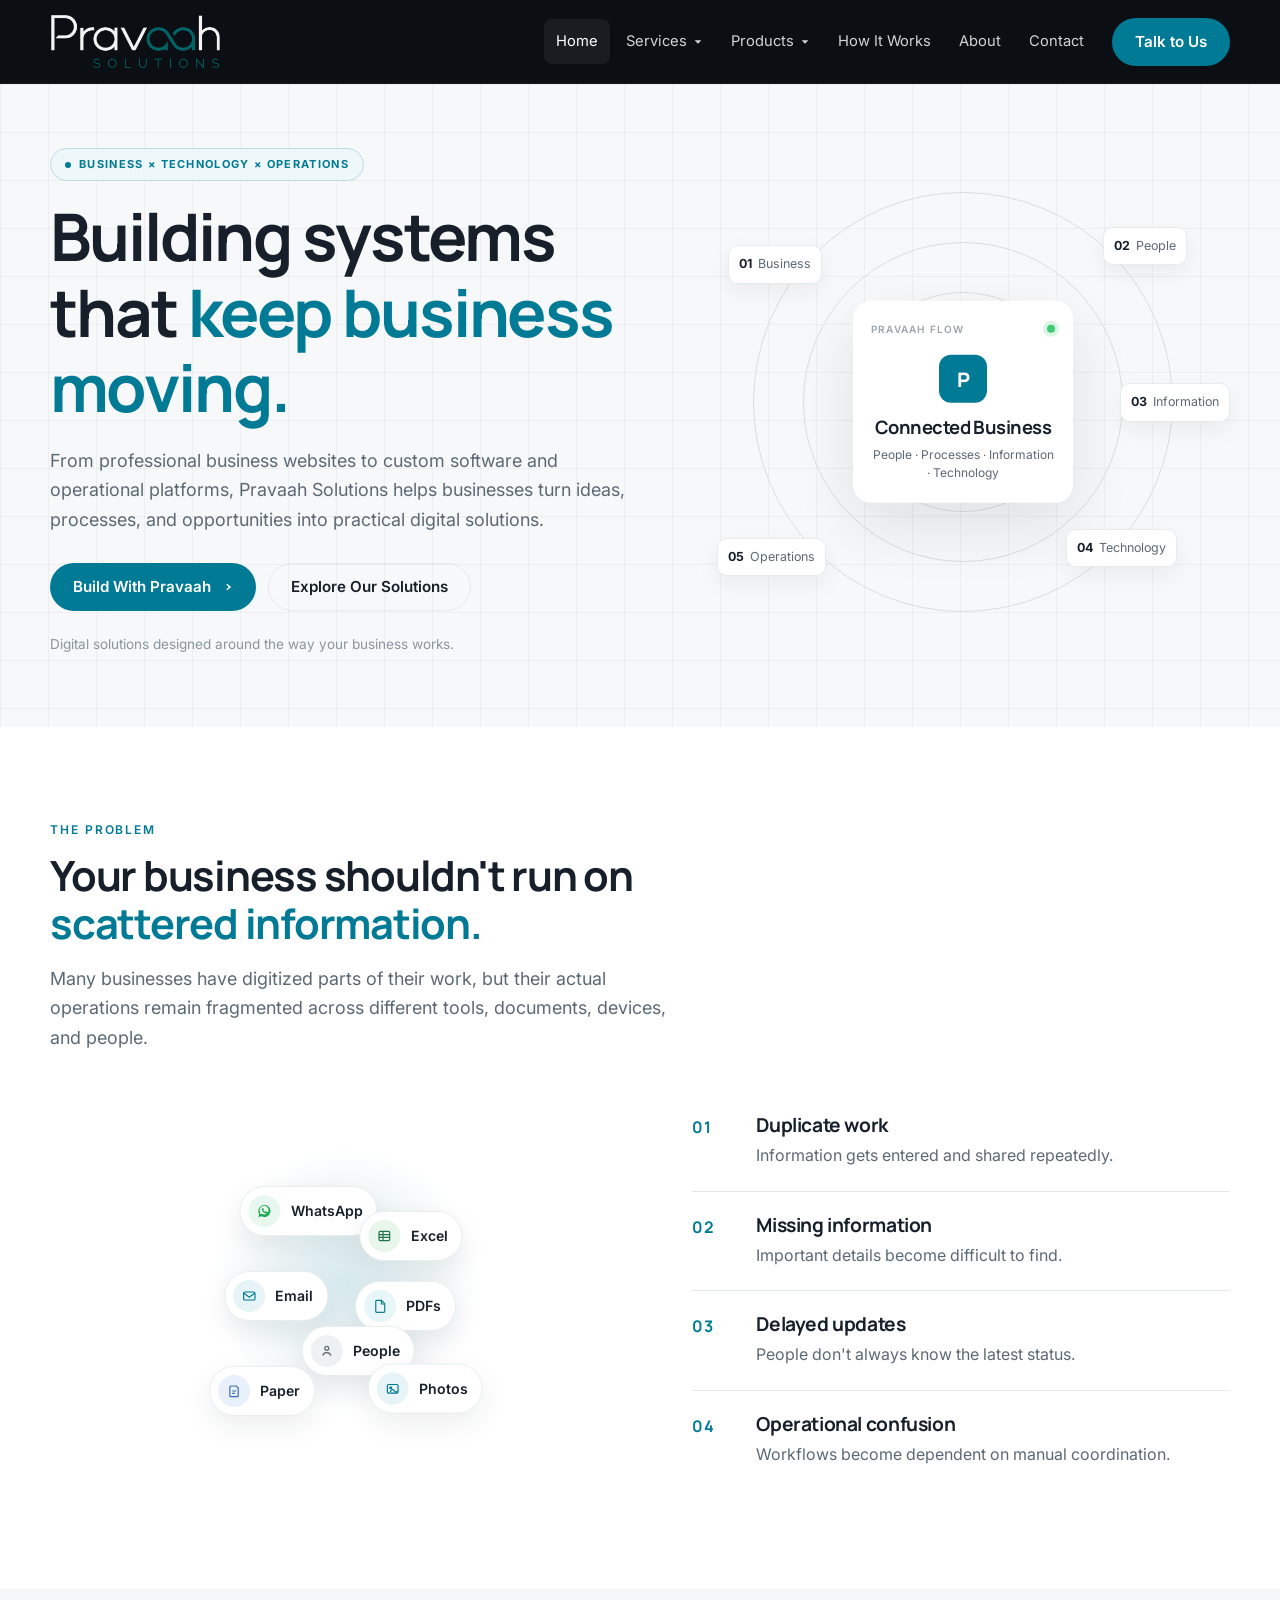
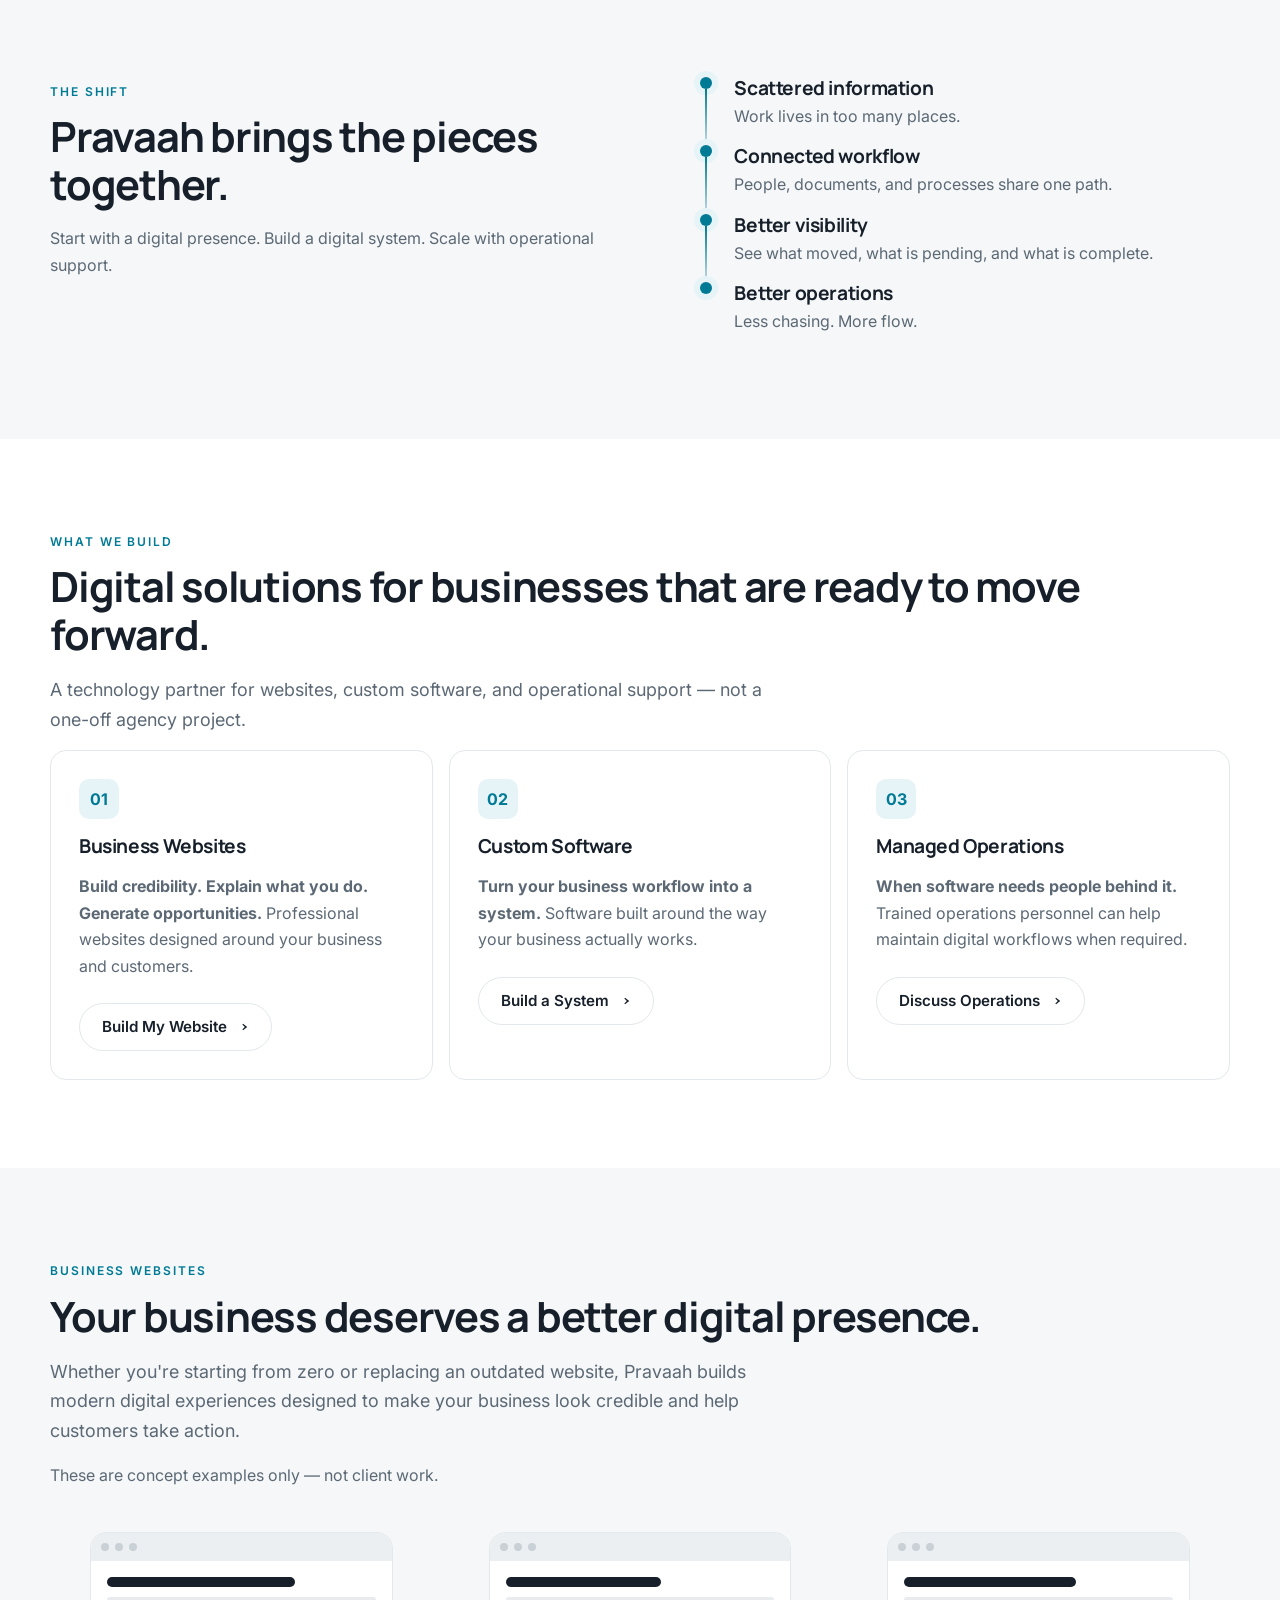
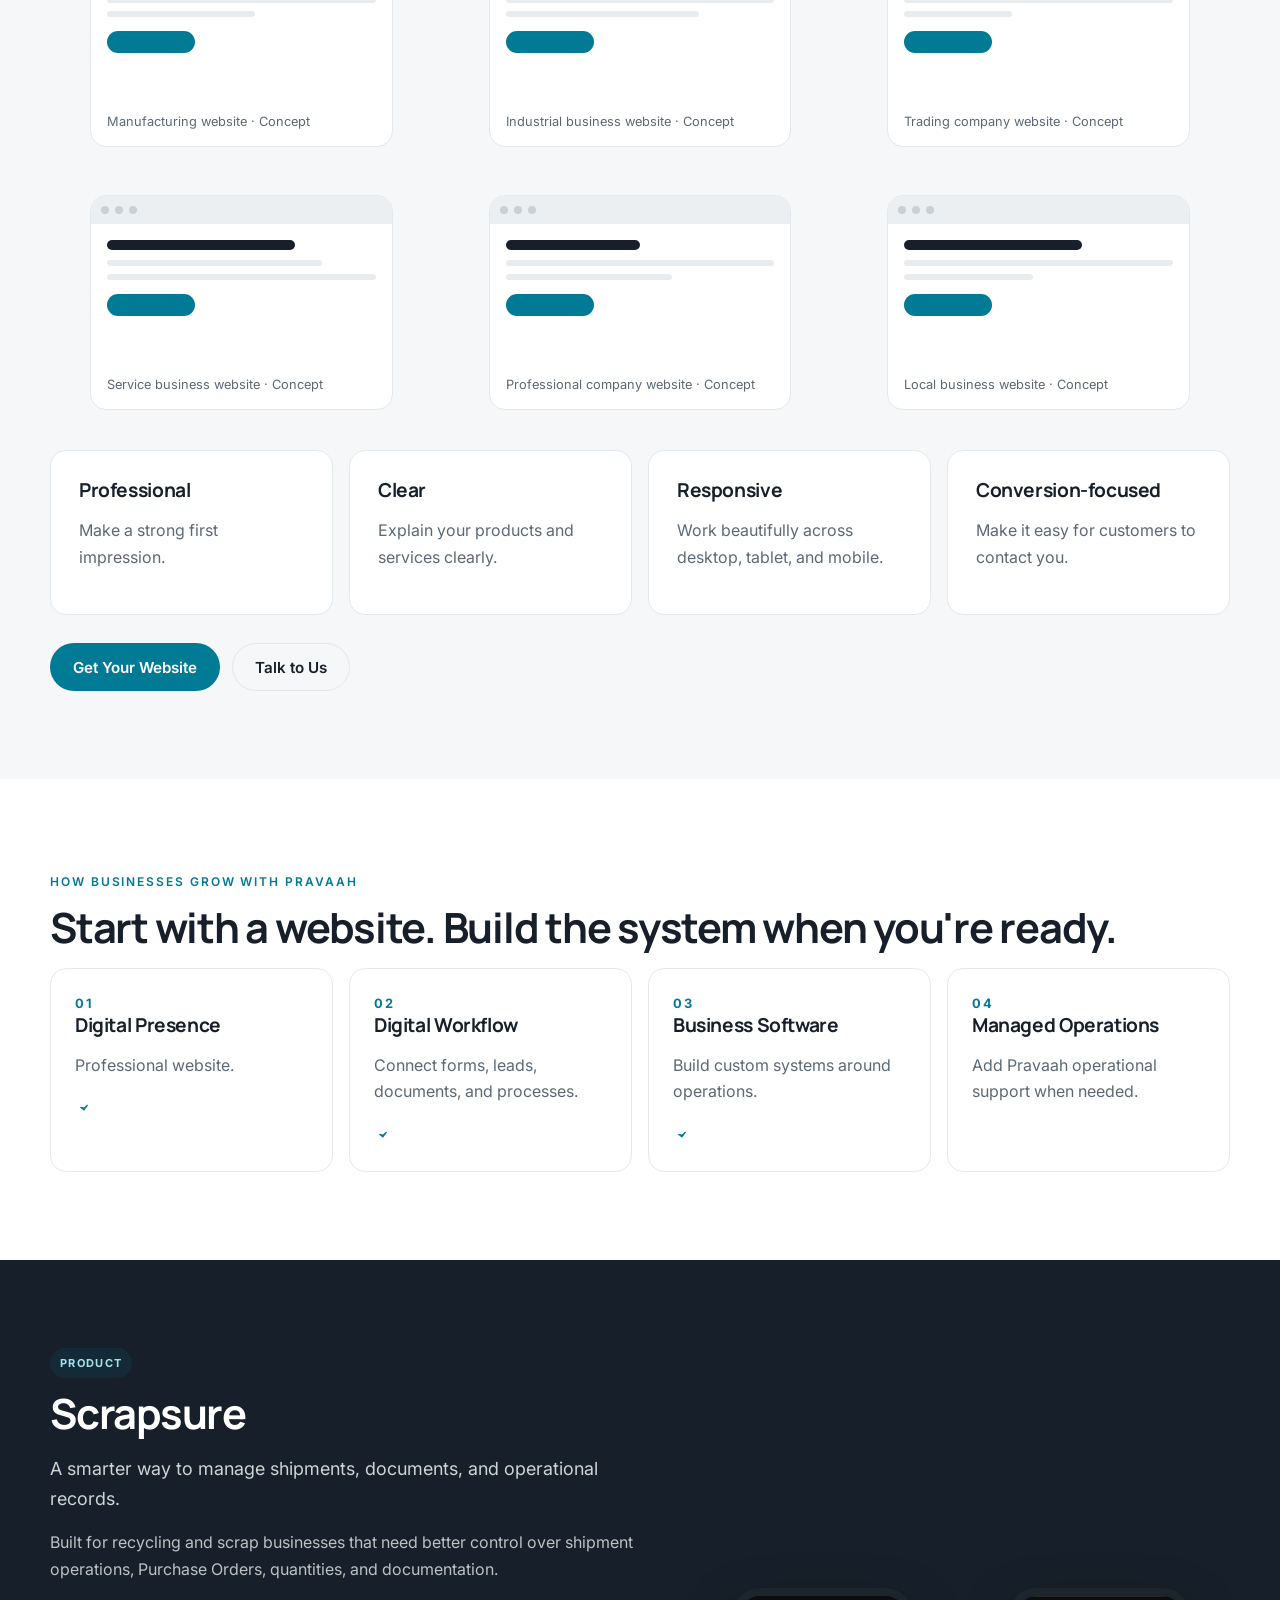
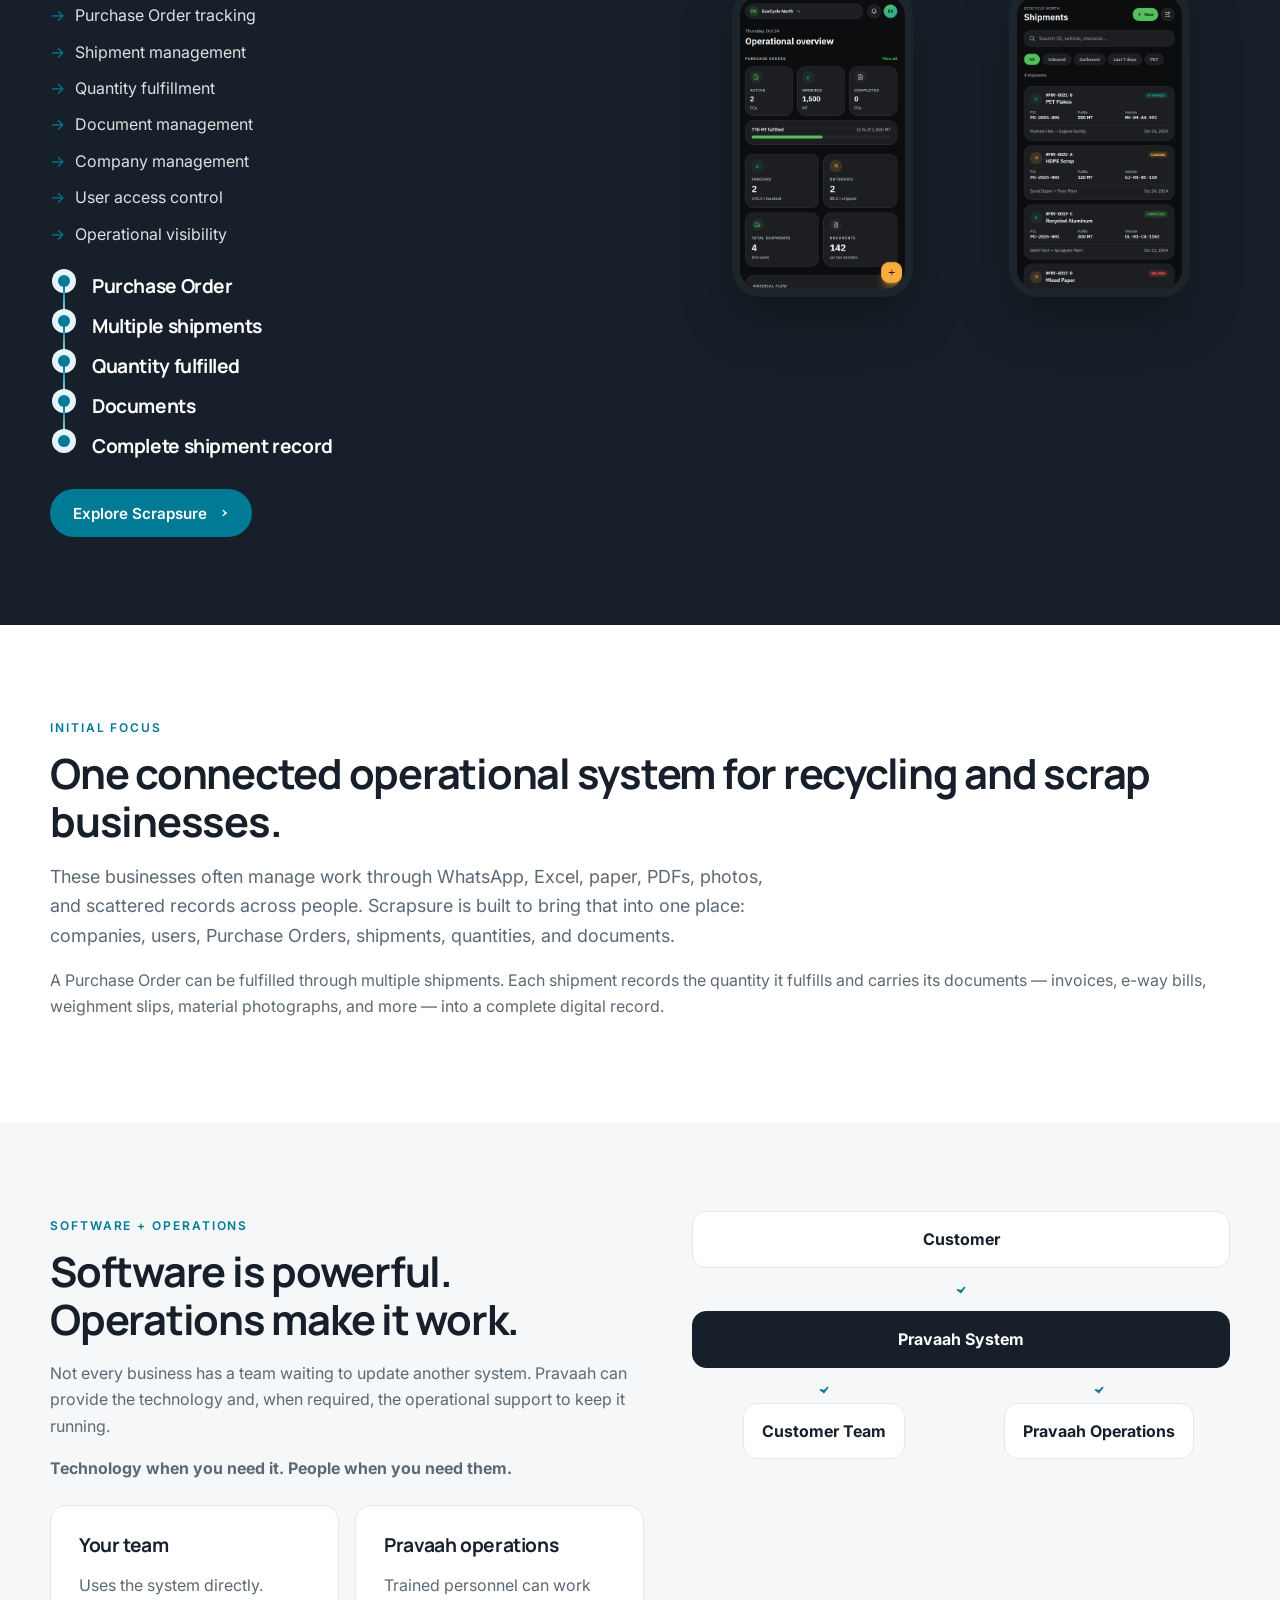
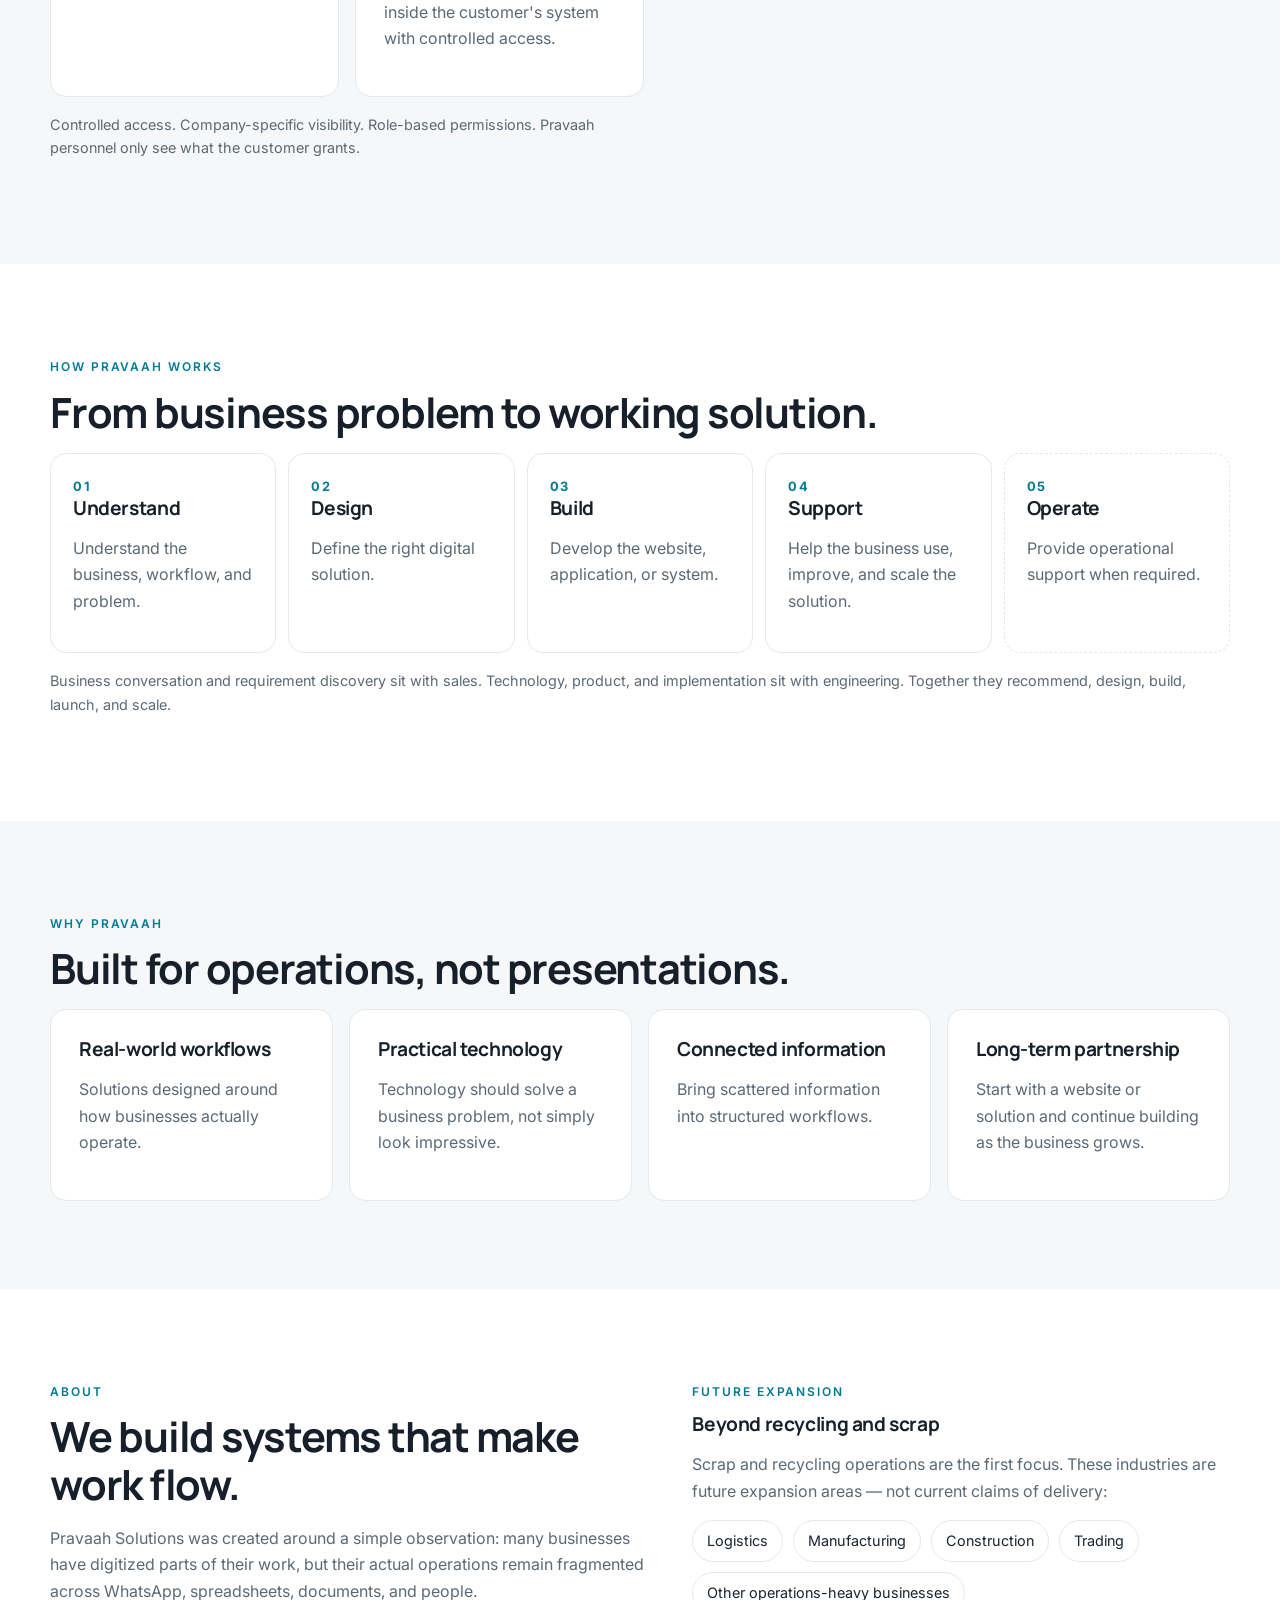
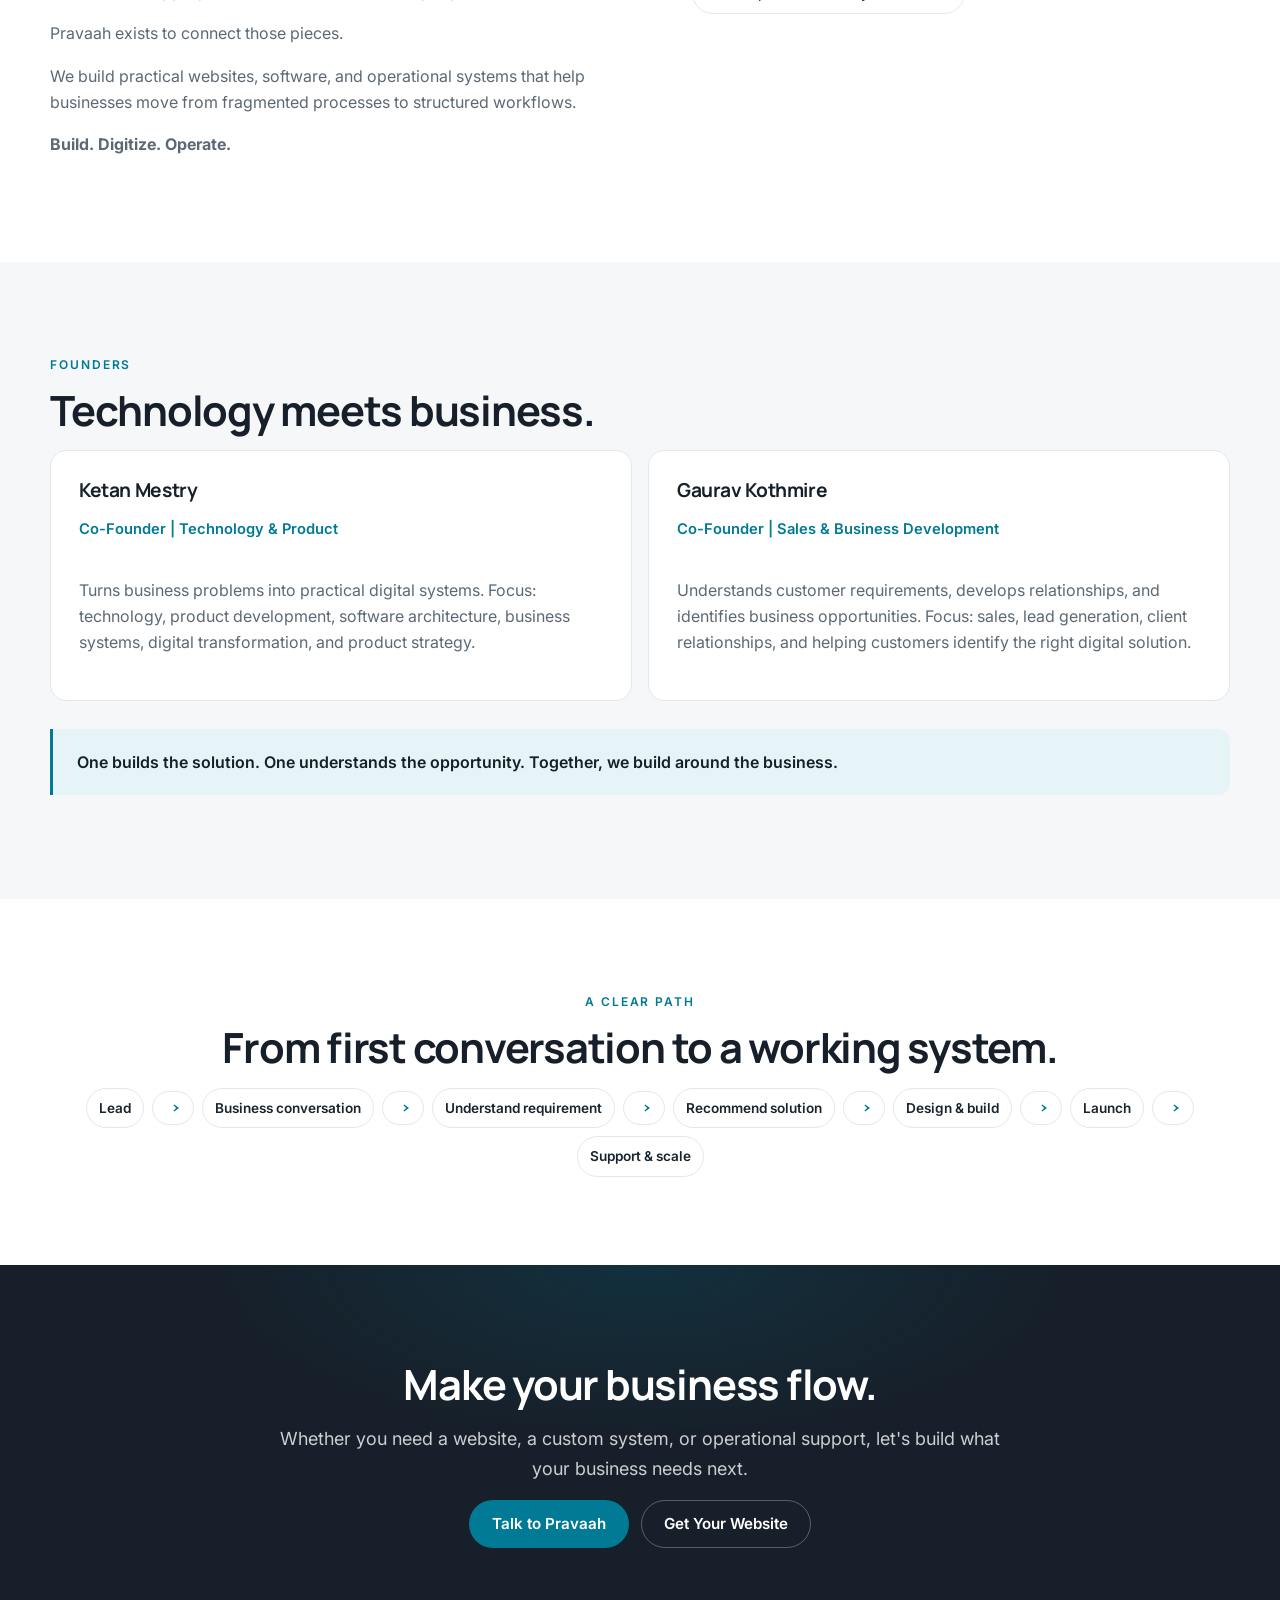
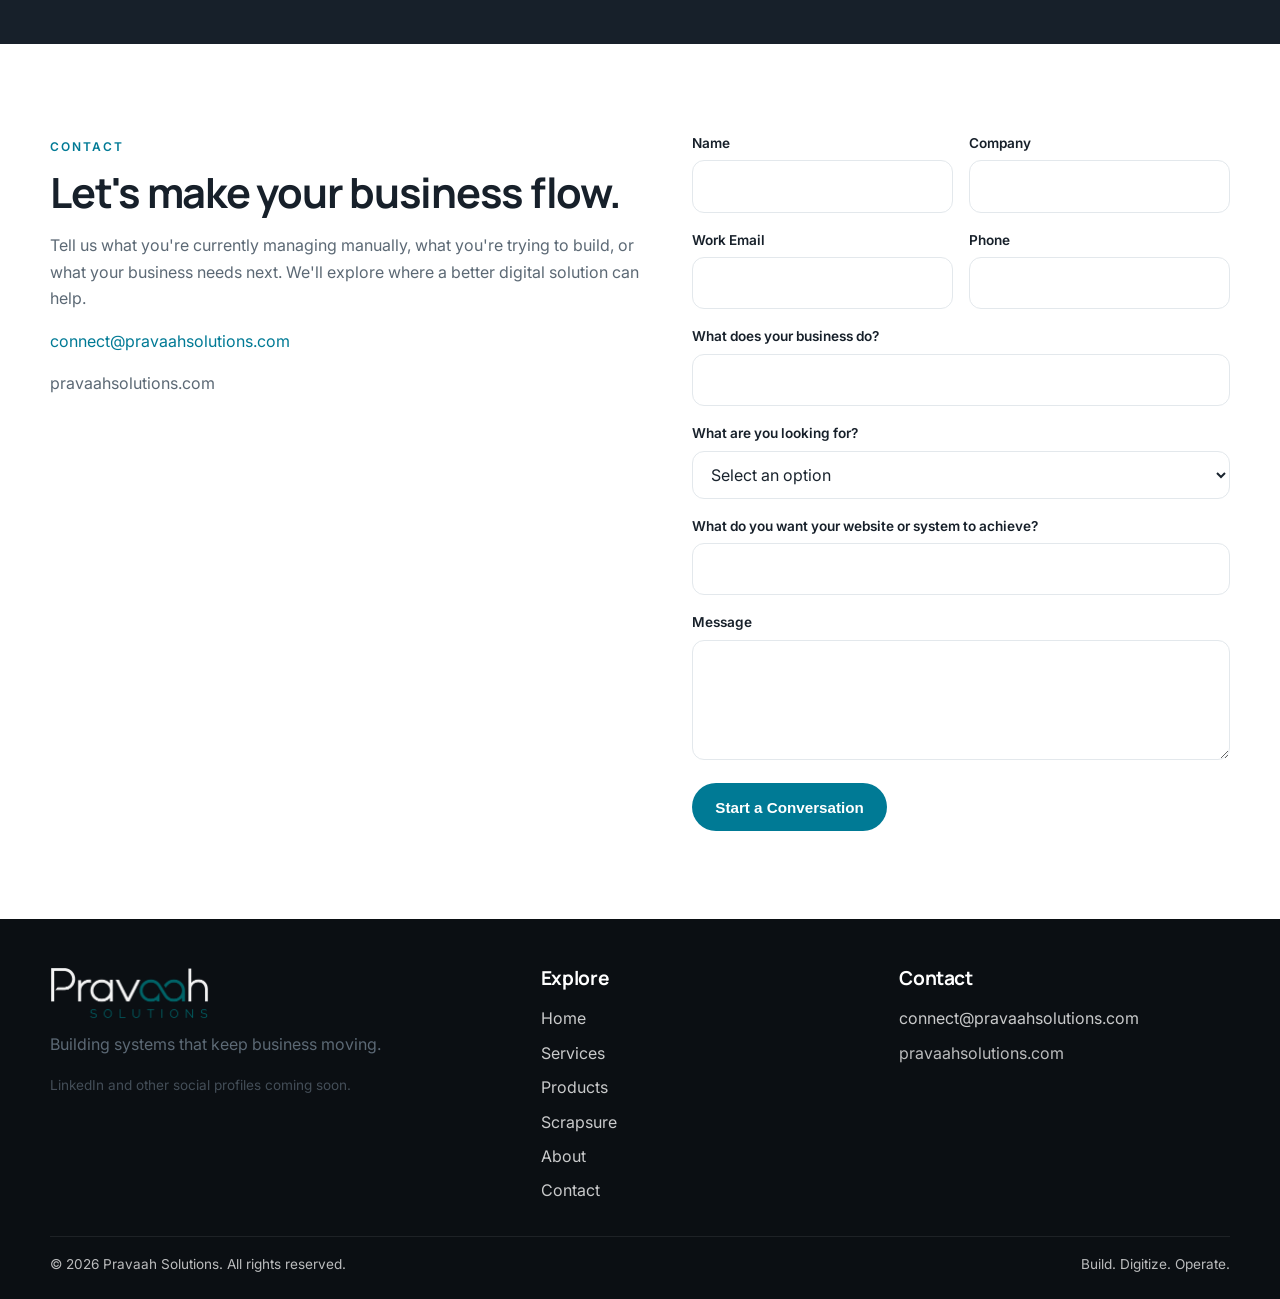
==== index.html @ 07580cf2 "Initial commit" ====
<!DOCTYPE html>
<html lang="en">
<head>
  <meta charset="UTF-8" />
  <meta name="viewport" content="width=device-width, initial-scale=1" />
  <title>Pravaah Solutions | Building Systems That Keep Business Moving</title>
  <meta name="description" content="Pravaah Solutions builds digital solutions that help businesses create a professional online presence, digitize operations, and build practical business software." />
  <meta name="keywords" content="digital solutions company, business website development, business website design, custom business software, business process digitization, operations management software, shipment management software, document management, recycling business software, scrap management software" />
  <link rel="canonical" href="https://pravaahsolutions.com/" />
  <meta property="og:title" content="Pravaah Solutions | Building Systems That Keep Business Moving" />
  <meta property="og:description" content="From professional business websites to custom software and operational platforms, Pravaah Solutions helps businesses turn processes into practical digital solutions." />
  <meta property="og:type" content="website" />
  <meta property="og:url" content="https://pravaahsolutions.com/" />
  <meta property="og:image" content="assets/logo.png" />
  <meta name="theme-color" content="#17202A" />
  <link rel="icon" href="assets/logo.png" />
  <link rel="preconnect" href="https://fonts.googleapis.com" />
  <link rel="preconnect" href="https://fonts.gstatic.com" crossorigin />
  <link href="https://fonts.googleapis.com/css2?family=Inter:wght@400;500;600;700&family=Manrope:wght@600;700;800&display=swap" rel="stylesheet" />
  <link rel="stylesheet" href="css/styles.css" />
  <script type="application/ld+json">
  {
    "@context": "https://schema.org",
    "@type": "Organization",
    "name": "Pravaah Solutions",
    "url": "https://pravaahsolutions.com/",
    "email": "connect@pravaahsolutions.com",
    "description": "Pravaah Solutions builds digital solutions that help businesses create a professional online presence, digitize operations, and build practical business software.",
    "slogan": "Building systems that keep business moving."
  }
  </script>
</head>
<body>
  <a class="skip-link" href="#main">Skip to content</a>

  <header class="site-header">
    <nav class="nav-inner wrap" aria-label="Primary">
      <a class="logo" href="index.html">
        <img src="assets/logo.png" alt="Pravaah Solutions" width="172" height="56" />
      </a>
      <button class="menu-toggle" type="button" aria-expanded="false" aria-controls="nav-panel" aria-label="Open menu">
        <span></span>
      </button>
      <div class="nav-panel" id="nav-panel">
        <ul class="nav-links">
          <li><a href="index.html" aria-current="page">Home</a></li>
          <li class="nav-drop">
            <button type="button" aria-expanded="false">Services <svg class="caret" viewBox="0 0 12 12" aria-hidden="true"><path fill="currentColor" d="M2 4l4 4 4-4"/></svg></button>
            <div class="dropdown">
              <a href="#websites">Business Websites</a>
              <a href="#software">Custom Software</a>
              <a href="#operations">Managed Operations</a>
            </div>
          </li>
          <li class="nav-drop">
            <button type="button">Products <svg class="caret" viewBox="0 0 12 12" aria-hidden="true"><path fill="currentColor" d="M2 4l4 4 4-4"/></svg></button>
            <div class="dropdown">
              <a href="scrapsure.html">Scrapsure</a>
            </div>
          </li>
          <li><a href="#how-it-works">How It Works</a></li>
          <li><a href="#about">About</a></li>
          <li><a href="#contact">Contact</a></li>
        </ul>
        <a class="btn btn-primary nav-cta" href="#contact">Talk to Us</a>
      </div>
    </nav>
  </header>

  <main id="main">
    <section class="hero">
      <div class="wrap hero-grid">
        <div class="reveal">
          <p class="hero-badge">Business × Technology × Operations</p>
          <h1>Building systems that <span class="accent">keep business moving.</span></h1>
          <p class="lede">From professional business websites to custom software and operational platforms, Pravaah Solutions helps businesses turn ideas, processes, and opportunities into practical digital solutions.</p>
          <div class="actions">
            <a class="btn btn-primary" href="#contact">Build With Pravaah <svg class="arrow" viewBox="0 0 16 16" aria-hidden="true"><path fill="currentColor" d="M3 8h8.2L8.4 5.2l.8-.8L14 8l-4.8 3.6-.8-.8L11.2 8H3z"/></svg></a>
            <a class="btn btn-secondary" href="#services">Explore Our Solutions</a>
          </div>
          <p class="hero-note">Digital solutions designed around the way your business works.</p>
        </div>
        <aside class="flow-graphic reveal delay-2" tabindex="0" aria-label="Pravaah flow: business, people, information, technology, and operations connected">
          <span class="ring r1" aria-hidden="true"></span>
          <span class="ring r2" aria-hidden="true"></span>
          <span class="ring r3" aria-hidden="true"></span>
          <article class="flow-core">
            <div class="flow-core-top">
              <span>Pravaah Flow</span>
              <span class="status-dot" aria-hidden="true"></span>
            </div>
            <div class="p-mark" aria-hidden="true">P</div>
            <h2>Connected Business</h2>
            <p>People · Processes · Information · Technology</p>
          </article>
          <span class="sat s1"><b>01</b> Business</span>
          <span class="sat s2"><b>02</b> People</span>
          <span class="sat s3"><b>03</b> Information</span>
          <span class="sat s4"><b>04</b> Technology</span>
          <span class="sat s5"><b>05</b> Operations</span>
        </aside>
      </div>
    </section>

    <section id="problem">
      <div class="wrap">
        <div class="problem-head">
          <p class="eyebrow">The problem</p>
          <h2>Your business shouldn't run on <span class="accent">scattered information.</span></h2>
          <p class="lede">Many businesses have digitized parts of their work, but their actual operations remain fragmented across different tools, documents, devices, and people.</p>
        </div>
        <div class="problem-body">
          <div class="scatter-field" tabindex="0" aria-label="Scattered tools and records. Hover or focus to see them spread apart.">
            <span class="scatter-glow" aria-hidden="true"></span>
            <article class="scatter-card">
              <span class="scatter-icon wa" aria-hidden="true"><svg viewBox="0 0 24 24" fill="currentColor"><path d="M12 3a9 9 0 0 0-7.8 13.5L3 21l4.7-1.2A9 9 0 1 0 12 3zm.1 14.4c-1.5 0-2.9-.4-4.1-1.2l-.3-.2-2.5.7.7-2.4-.2-.3A6.7 6.7 0 1 1 12.1 17.4zm3.8-4.4c-.2-.1-1.2-.6-1.4-.7-.2-.1-.3-.1-.5.1l-.7.8c-.1.2-.3.2-.5.1-.9-.4-1.7-1.1-2.2-2-.2-.3 0-.4.1-.6l.4-.5c.1-.1.1-.3.1-.4s0-.3-.1-.4l-.7-1.6c-.2-.4-.4-.4-.5-.4h-.4c-.2 0-.4.1-.6.3-.2.2-.8.8-.8 1.9s.8 2.2.9 2.3c.2.3 1.6 2.6 4 3.5 1.6.6 2 .5 2.4.4.4-.1 1.2-.5 1.4-1 .2-.5.2-.9.1-1 0-.1-.2-.2-.4-.3z"/></svg></span>
              WhatsApp
            </article>
            <article class="scatter-card">
              <span class="scatter-icon excel" aria-hidden="true"><svg viewBox="0 0 24 24" fill="none" stroke="currentColor" stroke-width="1.8"><rect x="4" y="5" width="16" height="14" rx="2"/><path d="M4 10h16M4 14h16M10 5v14"/></svg></span>
              Excel
            </article>
            <article class="scatter-card">
              <span class="scatter-icon mail" aria-hidden="true"><svg viewBox="0 0 24 24" fill="none" stroke="currentColor" stroke-width="1.8"><rect x="3.5" y="6" width="17" height="12" rx="2"/><path d="m4 8 8 6 8-6"/></svg></span>
              Email
            </article>
            <article class="scatter-card">
              <span class="scatter-icon pdf" aria-hidden="true"><svg viewBox="0 0 24 24" fill="none" stroke="currentColor" stroke-width="1.8"><path d="M7 3.5h7l5 5V20a1.5 1.5 0 0 1-1.5 1.5h-10.5A1.5 1.5 0 0 1 5.5 20V5A1.5 1.5 0 0 1 7 3.5z"/><path d="M14 3.5V9h5.5"/></svg></span>
              PDFs
            </article>
            <article class="scatter-card">
              <span class="scatter-icon people" aria-hidden="true"><svg viewBox="0 0 24 24" fill="none" stroke="currentColor" stroke-width="1.8"><circle cx="12" cy="8" r="3"/><path d="M6 19c.6-3 2.8-4.5 6-4.5s5.4 1.5 6 4.5"/></svg></span>
              People
            </article>
            <article class="scatter-card">
              <span class="scatter-icon paper" aria-hidden="true"><svg viewBox="0 0 24 24" fill="none" stroke="currentColor" stroke-width="1.8"><path d="M7 4.5h8l3 3V19a1.5 1.5 0 0 1-1.5 1.5h-9.5A1.5 1.5 0 0 1 5.5 19V6A1.5 1.5 0 0 1 7 4.5z"/><path d="M9 12h6M9 15.5h4"/></svg></span>
              Paper
            </article>
            <article class="scatter-card">
              <span class="scatter-icon photos" aria-hidden="true"><svg viewBox="0 0 24 24" fill="none" stroke="currentColor" stroke-width="1.8"><rect x="4" y="6" width="16" height="13" rx="2"/><circle cx="9" cy="11" r="1.5"/><path d="m8 17 3.2-3.2a1 1 0 0 1 1.4 0L16 17h4"/></svg></span>
              Photos
            </article>
          </div>
          <ol class="problem-points">
            <li>
              <span>01</span>
              <div>
                <h3>Duplicate work</h3>
                <p>Information gets entered and shared repeatedly.</p>
              </div>
            </li>
            <li>
              <span>02</span>
              <div>
                <h3>Missing information</h3>
                <p>Important details become difficult to find.</p>
              </div>
            </li>
            <li>
              <span>03</span>
              <div>
                <h3>Delayed updates</h3>
                <p>People don't always know the latest status.</p>
              </div>
            </li>
            <li>
              <span>04</span>
              <div>
                <h3>Operational confusion</h3>
                <p>Workflows become dependent on manual coordination.</p>
              </div>
            </li>
          </ol>
        </div>
      </div>
    </section>

    <section class="section-muted">
      <div class="wrap split">
        <div>
          <p class="eyebrow">The shift</p>
          <h2>Pravaah brings the pieces together.</h2>
          <p>Start with a digital presence. Build a digital system. Scale with operational support.</p>
        </div>
        <div class="vertical-flow">
          <div class="v-step">
            <div class="v-rail"><span class="v-dot"></span><span class="v-line"></span></div>
            <div><h3>Scattered information</h3><p>Work lives in too many places.</p></div>
          </div>
          <div class="v-step">
            <div class="v-rail"><span class="v-dot"></span><span class="v-line"></span></div>
            <div><h3>Connected workflow</h3><p>People, documents, and processes share one path.</p></div>
          </div>
          <div class="v-step">
            <div class="v-rail"><span class="v-dot"></span><span class="v-line"></span></div>
            <div><h3>Better visibility</h3><p>See what moved, what is pending, and what is complete.</p></div>
          </div>
          <div class="v-step">
            <div class="v-rail"><span class="v-dot"></span></div>
            <div><h3>Better operations</h3><p>Less chasing. More flow.</p></div>
          </div>
        </div>
      </div>
    </section>

    <section id="services">
      <div class="wrap">
        <p class="eyebrow">What we build</p>
        <h2>Digital solutions for businesses that are ready to move forward.</h2>
        <p class="lede">A technology partner for websites, custom software, and operational support — not a one-off agency project.</p>
        <div class="cards-3">
          <article class="card" id="websites">
            <div class="icon-mark">01</div>
            <h3>Business Websites</h3>
            <p><strong>Build credibility. Explain what you do. Generate opportunities.</strong> Professional websites designed around your business and customers.</p>
            <a class="btn btn-secondary" href="#website-leads">Build My Website <svg class="arrow" viewBox="0 0 16 16" aria-hidden="true"><path fill="currentColor" d="M3 8h8.2L8.4 5.2l.8-.8L14 8l-4.8 3.6-.8-.8L11.2 8H3z"/></svg></a>
          </article>
          <article class="card" id="software">
            <div class="icon-mark">02</div>
            <h3>Custom Software</h3>
            <p><strong>Turn your business workflow into a system.</strong> Software built around the way your business actually works.</p>
            <a class="btn btn-secondary" href="#contact">Build a System <svg class="arrow" viewBox="0 0 16 16" aria-hidden="true"><path fill="currentColor" d="M3 8h8.2L8.4 5.2l.8-.8L14 8l-4.8 3.6-.8-.8L11.2 8H3z"/></svg></a>
          </article>
          <article class="card" id="operations">
            <div class="icon-mark">03</div>
            <h3>Managed Operations</h3>
            <p><strong>When software needs people behind it.</strong> Trained operations personnel can help maintain digital workflows when required.</p>
            <a class="btn btn-secondary" href="#ops">Discuss Operations <svg class="arrow" viewBox="0 0 16 16" aria-hidden="true"><path fill="currentColor" d="M3 8h8.2L8.4 5.2l.8-.8L14 8l-4.8 3.6-.8-.8L11.2 8H3z"/></svg></a>
          </article>
        </div>
      </div>
    </section>

    <section id="website-leads" class="section-muted">
      <div class="wrap">
        <p class="eyebrow">Business websites</p>
        <h2>Your business deserves a better digital presence.</h2>
        <p class="lede">Whether you're starting from zero or replacing an outdated website, Pravaah builds modern digital experiences designed to make your business look credible and help customers take action.</p>
        <p>These are concept examples only — not client work.</p>
        <div class="concept-grid">
          <figure class="concept">
            <div class="concept-bar"><i></i><i></i><i></i></div>
            <div class="concept-body">
              <div class="hero-bar"></div>
              <div class="line"></div><div class="line" style="width:55%"></div>
              <div class="cta-bar"></div>
            </div>
            <figcaption>Manufacturing website · Concept</figcaption>
          </figure>
          <figure class="concept">
            <div class="concept-bar"><i></i><i></i><i></i></div>
            <div class="concept-body">
              <div class="hero-bar" style="width:58%"></div>
              <div class="line"></div><div class="line" style="width:72%"></div>
              <div class="cta-bar"></div>
            </div>
            <figcaption>Industrial business website · Concept</figcaption>
          </figure>
          <figure class="concept">
            <div class="concept-bar"><i></i><i></i><i></i></div>
            <div class="concept-body">
              <div class="hero-bar" style="width:64%"></div>
              <div class="line"></div><div class="line" style="width:40%"></div>
              <div class="cta-bar"></div>
            </div>
            <figcaption>Trading company website · Concept</figcaption>
          </figure>
          <figure class="concept">
            <div class="concept-bar"><i></i><i></i><i></i></div>
            <div class="concept-body">
              <div class="hero-bar"></div>
              <div class="line" style="width:80%"></div><div class="line"></div>
              <div class="cta-bar"></div>
            </div>
            <figcaption>Service business website · Concept</figcaption>
          </figure>
          <figure class="concept">
            <div class="concept-bar"><i></i><i></i><i></i></div>
            <div class="concept-body">
              <div class="hero-bar" style="width:50%"></div>
              <div class="line"></div><div class="line" style="width:62%"></div>
              <div class="cta-bar"></div>
            </div>
            <figcaption>Professional company website · Concept</figcaption>
          </figure>
          <figure class="concept">
            <div class="concept-bar"><i></i><i></i><i></i></div>
            <div class="concept-body">
              <div class="hero-bar" style="width:66%"></div>
              <div class="line"></div><div class="line" style="width:48%"></div>
              <div class="cta-bar"></div>
            </div>
            <figcaption>Local business website · Concept</figcaption>
          </figure>
        </div>
        <div class="cards-4">
          <article class="card">
            <h3>Professional</h3>
            <p>Make a strong first impression.</p>
          </article>
          <article class="card">
            <h3>Clear</h3>
            <p>Explain your products and services clearly.</p>
          </article>
          <article class="card">
            <h3>Responsive</h3>
            <p>Work beautifully across desktop, tablet, and mobile.</p>
          </article>
          <article class="card">
            <h3>Conversion-focused</h3>
            <p>Make it easy for customers to contact you.</p>
          </article>
        </div>
        <div class="actions" style="margin-top:28px">
          <a class="btn btn-primary" href="#contact">Get Your Website</a>
          <a class="btn btn-secondary" href="#contact">Talk to Us</a>
        </div>
      </div>
    </section>

    <section id="journey">
      <div class="wrap">
        <p class="eyebrow">How businesses grow with Pravaah</p>
        <h2>Start with a website. Build the system when you're ready.</h2>
        <div class="journey">
          <article class="journey-card">
            <div class="step">01</div>
            <h3>Digital Presence</h3>
            <p>Professional website.</p>
            <span class="down-arrow" aria-hidden="true"><svg width="18" height="18" viewBox="0 0 16 16"><path fill="currentColor" d="M8 3v8.2l2.8-2.8.8.8L8 14 4.4 11.2l.8-.8L8 11.2V3z"/></svg></span>
          </article>
          <article class="journey-card">
            <div class="step">02</div>
            <h3>Digital Workflow</h3>
            <p>Connect forms, leads, documents, and processes.</p>
            <span class="down-arrow" aria-hidden="true"><svg width="18" height="18" viewBox="0 0 16 16"><path fill="currentColor" d="M8 3v8.2l2.8-2.8.8.8L8 14 4.4 11.2l.8-.8L8 11.2V3z"/></svg></span>
          </article>
          <article class="journey-card">
            <div class="step">03</div>
            <h3>Business Software</h3>
            <p>Build custom systems around operations.</p>
            <span class="down-arrow" aria-hidden="true"><svg width="18" height="18" viewBox="0 0 16 16"><path fill="currentColor" d="M8 3v8.2l2.8-2.8.8.8L8 14 4.4 11.2l.8-.8L8 11.2V3z"/></svg></span>
          </article>
          <article class="journey-card">
            <div class="step">04</div>
            <h3>Managed Operations</h3>
            <p>Add Pravaah operational support when needed.</p>
          </article>
        </div>
      </div>
    </section>

    <section id="scrapsure" class="section-dark">
      <div class="wrap product-layout">
        <div>
          <span class="badge">Product</span>
          <h2>Scrapsure</h2>
          <p class="lede" style="color:rgba(255,255,255,.8)">A smarter way to manage shipments, documents, and operational records.</p>
          <p>Built for recycling and scrap businesses that need better control over shipment operations, Purchase Orders, quantities, and documentation.</p>
          <ul class="feature-list">
            <li><span class="check" aria-hidden="true">→</span> Purchase Order tracking</li>
            <li><span class="check" aria-hidden="true">→</span> Shipment management</li>
            <li><span class="check" aria-hidden="true">→</span> Quantity fulfillment</li>
            <li><span class="check" aria-hidden="true">→</span> Document management</li>
            <li><span class="check" aria-hidden="true">→</span> Company management</li>
            <li><span class="check" aria-hidden="true">→</span> User access control</li>
            <li><span class="check" aria-hidden="true">→</span> Operational visibility</li>
          </ul>
          <div class="vertical-flow" style="margin-bottom:28px">
            <div class="v-step"><div class="v-rail"><span class="v-dot"></span><span class="v-line"></span></div><div><h3>Purchase Order</h3></div></div>
            <div class="v-step"><div class="v-rail"><span class="v-dot"></span><span class="v-line"></span></div><div><h3>Multiple shipments</h3></div></div>
            <div class="v-step"><div class="v-rail"><span class="v-dot"></span><span class="v-line"></span></div><div><h3>Quantity fulfilled</h3></div></div>
            <div class="v-step"><div class="v-rail"><span class="v-dot"></span><span class="v-line"></span></div><div><h3>Documents</h3></div></div>
            <div class="v-step"><div class="v-rail"><span class="v-dot"></span></div><div><h3>Complete shipment record</h3></div></div>
          </div>
          <a class="btn btn-primary" href="scrapsure.html">Explore Scrapsure <svg class="arrow" viewBox="0 0 16 16" aria-hidden="true"><path fill="currentColor" d="M3 8h8.2L8.4 5.2l.8-.8L14 8l-4.8 3.6-.8-.8L11.2 8H3z"/></svg></a>
        </div>
        <div class="phone-stage">
          <figure class="phone">
            <img src="assets/scrapsure-overview.png" alt="Scrapsure operational overview dashboard on mobile" width="390" height="844" loading="lazy" />
          </figure>
          <figure class="phone">
            <img src="assets/scrapsure-shipments.png" alt="Scrapsure shipments list with status, vehicle, and purchase order details" width="390" height="844" loading="lazy" />
          </figure>
        </div>
      </div>
    </section>

    <section>
      <div class="wrap">
        <p class="eyebrow">Initial focus</p>
        <h2>One connected operational system for recycling and scrap businesses.</h2>
        <p class="lede">These businesses often manage work through WhatsApp, Excel, paper, PDFs, photos, and scattered records across people. Scrapsure is built to bring that into one place: companies, users, Purchase Orders, shipments, quantities, and documents.</p>
        <p>A Purchase Order can be fulfilled through multiple shipments. Each shipment records the quantity it fulfills and carries its documents — invoices, e-way bills, weighment slips, material photographs, and more — into a complete digital record.</p>
      </div>
    </section>

    <section id="ops" class="section-muted">
      <div class="wrap split">
        <div>
          <p class="eyebrow">Software + Operations</p>
          <h2>Software is powerful. Operations make it work.</h2>
          <p>Not every business has a team waiting to update another system. Pravaah can provide the technology and, when required, the operational support to keep it running.</p>
          <p><strong>Technology when you need it. People when you need them.</strong></p>
          <div class="cards-2" style="margin-top:24px">
            <article class="card">
              <h3>Your team</h3>
              <p>Uses the system directly.</p>
            </article>
            <article class="card">
              <h3>Pravaah operations</h3>
              <p>Trained personnel can work inside the customer's system with controlled access.</p>
            </article>
          </div>
          <p class="note">Controlled access. Company-specific visibility. Role-based permissions. Pravaah personnel only see what the customer grants.</p>
        </div>
        <div class="ops-visual">
          <div class="ops-node">Customer</div>
          <span class="down-arrow" aria-hidden="true"><svg width="20" height="20" viewBox="0 0 16 16"><path fill="currentColor" d="M8 3v8.2l2.8-2.8.8.8L8 14 4.4 11.2l.8-.8L8 11.2V3z"/></svg></span>
          <div class="ops-node accent">Pravaah System</div>
          <div class="ops-split">
            <div>
              <span class="down-arrow" aria-hidden="true"><svg width="20" height="20" viewBox="0 0 16 16"><path fill="currentColor" d="M8 3v8.2l2.8-2.8.8.8L8 14 4.4 11.2l.8-.8L8 11.2V3z"/></svg></span>
              <div class="ops-node">Customer Team</div>
            </div>
            <div>
              <span class="down-arrow" aria-hidden="true"><svg width="20" height="20" viewBox="0 0 16 16"><path fill="currentColor" d="M8 3v8.2l2.8-2.8.8.8L8 14 4.4 11.2l.8-.8L8 11.2V3z"/></svg></span>
              <div class="ops-node">Pravaah Operations</div>
            </div>
          </div>
        </div>
      </div>
    </section>

    <section id="how-it-works">
      <div class="wrap">
        <p class="eyebrow">How Pravaah works</p>
        <h2>From business problem to working solution.</h2>
        <div class="how-steps">
          <article class="how-step"><div class="step" style="color:var(--teal);font-weight:700;letter-spacing:.12em;font-size:.8rem">01</div><h3>Understand</h3><p>Understand the business, workflow, and problem.</p></article>
          <article class="how-step"><div class="step" style="color:var(--teal);font-weight:700;letter-spacing:.12em;font-size:.8rem">02</div><h3>Design</h3><p>Define the right digital solution.</p></article>
          <article class="how-step"><div class="step" style="color:var(--teal);font-weight:700;letter-spacing:.12em;font-size:.8rem">03</div><h3>Build</h3><p>Develop the website, application, or system.</p></article>
          <article class="how-step"><div class="step" style="color:var(--teal);font-weight:700;letter-spacing:.12em;font-size:.8rem">04</div><h3>Support</h3><p>Help the business use, improve, and scale the solution.</p></article>
          <article class="how-step optional"><div class="step" style="color:var(--teal);font-weight:700;letter-spacing:.12em;font-size:.8rem">05</div><h3>Operate</h3><p>Provide operational support when required.</p></article>
        </div>
        <p class="note">Business conversation and requirement discovery sit with sales. Technology, product, and implementation sit with engineering. Together they recommend, design, build, launch, and scale.</p>
      </div>
    </section>

    <section class="section-muted" id="why">
      <div class="wrap">
        <p class="eyebrow">Why Pravaah</p>
        <h2>Built for operations, not presentations.</h2>
        <div class="cards-4">
          <article class="card"><h3>Real-world workflows</h3><p>Solutions designed around how businesses actually operate.</p></article>
          <article class="card"><h3>Practical technology</h3><p>Technology should solve a business problem, not simply look impressive.</p></article>
          <article class="card"><h3>Connected information</h3><p>Bring scattered information into structured workflows.</p></article>
          <article class="card"><h3>Long-term partnership</h3><p>Start with a website or solution and continue building as the business grows.</p></article>
        </div>
      </div>
    </section>

    <section id="about">
      <div class="wrap split">
        <div>
          <p class="eyebrow">About</p>
          <h2>We build systems that make work flow.</h2>
          <p>Pravaah Solutions was created around a simple observation: many businesses have digitized parts of their work, but their actual operations remain fragmented across WhatsApp, spreadsheets, documents, and people.</p>
          <p>Pravaah exists to connect those pieces.</p>
          <p>We build practical websites, software, and operational systems that help businesses move from fragmented processes to structured workflows.</p>
          <p><strong>Build. Digitize. Operate.</strong></p>
        </div>
        <div>
          <p class="eyebrow">Future expansion</p>
          <h3>Beyond recycling and scrap</h3>
          <p>Scrap and recycling operations are the first focus. These industries are future expansion areas — not current claims of delivery:</p>
          <div class="industries">
            <span class="pill">Logistics</span>
            <span class="pill">Manufacturing</span>
            <span class="pill">Construction</span>
            <span class="pill">Trading</span>
            <span class="pill">Other operations-heavy businesses</span>
          </div>
        </div>
      </div>
    </section>

    <section class="section-muted" id="founders">
      <div class="wrap">
        <p class="eyebrow">Founders</p>
        <h2>Technology meets business.</h2>
        <div class="cards-2">
          <article class="card founder">
            <h3>Ketan Mestry</h3>
            <p class="role">Co-Founder | Technology &amp; Product</p>
            <p>Turns business problems into practical digital systems. Focus: technology, product development, software architecture, business systems, digital transformation, and product strategy.</p>
          </article>
          <article class="card founder">
            <h3>Gaurav Kothmire</h3>
            <p class="role">Co-Founder | Sales &amp; Business Development</p>
            <p>Understands customer requirements, develops relationships, and identifies business opportunities. Focus: sales, lead generation, client relationships, and helping customers identify the right digital solution.</p>
          </article>
        </div>
        <p class="connect">One builds the solution. One understands the opportunity. Together, we build around the business.</p>
      </div>
    </section>

    <section>
      <div class="wrap" style="text-align:center">
        <p class="eyebrow">A clear path</p>
        <h2>From first conversation to a working system.</h2>
        <div class="sales-flow">
          <span>Lead</span>
          <span class="flow-arrow" aria-hidden="true"><svg width="16" height="16" viewBox="0 0 16 16"><path fill="currentColor" d="M3 8h8.2L8.4 5.2l.8-.8L14 8l-4.8 3.6-.8-.8L11.2 8H3z"/></svg></span>
          <span>Business conversation</span>
          <span class="flow-arrow" aria-hidden="true"><svg width="16" height="16" viewBox="0 0 16 16"><path fill="currentColor" d="M3 8h8.2L8.4 5.2l.8-.8L14 8l-4.8 3.6-.8-.8L11.2 8H3z"/></svg></span>
          <span>Understand requirement</span>
          <span class="flow-arrow" aria-hidden="true"><svg width="16" height="16" viewBox="0 0 16 16"><path fill="currentColor" d="M3 8h8.2L8.4 5.2l.8-.8L14 8l-4.8 3.6-.8-.8L11.2 8H3z"/></svg></span>
          <span>Recommend solution</span>
          <span class="flow-arrow" aria-hidden="true"><svg width="16" height="16" viewBox="0 0 16 16"><path fill="currentColor" d="M3 8h8.2L8.4 5.2l.8-.8L14 8l-4.8 3.6-.8-.8L11.2 8H3z"/></svg></span>
          <span>Design &amp; build</span>
          <span class="flow-arrow" aria-hidden="true"><svg width="16" height="16" viewBox="0 0 16 16"><path fill="currentColor" d="M3 8h8.2L8.4 5.2l.8-.8L14 8l-4.8 3.6-.8-.8L11.2 8H3z"/></svg></span>
          <span>Launch</span>
          <span class="flow-arrow" aria-hidden="true"><svg width="16" height="16" viewBox="0 0 16 16"><path fill="currentColor" d="M3 8h8.2L8.4 5.2l.8-.8L14 8l-4.8 3.6-.8-.8L11.2 8H3z"/></svg></span>
          <span>Support &amp; scale</span>
        </div>
      </div>
    </section>

    <section class="final-cta">
      <div class="wrap">
        <h2>Make your business flow.</h2>
        <p class="lede" style="margin-inline:auto">Whether you need a website, a custom system, or operational support, let's build what your business needs next.</p>
        <div class="actions">
          <a class="btn btn-primary" href="#contact">Talk to Pravaah</a>
          <a class="btn btn-ghost" href="#website-leads">Get Your Website</a>
        </div>
      </div>
    </section>

    <section id="contact">
      <div class="wrap split">
        <div>
          <p class="eyebrow">Contact</p>
          <h2>Let's make your business flow.</h2>
          <p>Tell us what you're currently managing manually, what you're trying to build, or what your business needs next. We'll explore where a better digital solution can help.</p>
          <p><a href="mailto:connect@pravaahsolutions.com">connect@pravaahsolutions.com</a></p>
          <p>pravaahsolutions.com</p>
        </div>
        <div>
          <form id="contact-form" novalidate>
            <div class="form-grid">
              <div class="field">
                <label for="name">Name</label>
                <input id="name" name="name" autocomplete="name" required />
                <span class="error-text">Please enter your name.</span>
              </div>
              <div class="field">
                <label for="company">Company</label>
                <input id="company" name="company" autocomplete="organization" required />
                <span class="error-text">Please enter your company.</span>
              </div>
              <div class="field">
                <label for="email">Work Email</label>
                <input id="email" name="email" type="email" autocomplete="email" required />
                <span class="error-text">Please enter a valid work email.</span>
              </div>
              <div class="field">
                <label for="phone">Phone</label>
                <input id="phone" name="phone" type="tel" autocomplete="tel" required />
                <span class="error-text">Please enter a phone number.</span>
              </div>
              <div class="field full">
                <label for="business">What does your business do?</label>
                <input id="business" name="business" required />
                <span class="error-text">Please describe your business.</span>
              </div>
              <div class="field full">
                <label for="lookingFor">What are you looking for?</label>
                <select id="lookingFor" name="lookingFor" required>
                  <option value="">Select an option</option>
                  <option>New Business Website</option>
                  <option>Website Redesign</option>
                  <option>Landing Page</option>
                  <option>Custom Software</option>
                  <option>Scrapsure</option>
                  <option>Managed Operations</option>
                  <option>Not Sure Yet</option>
                </select>
                <span class="error-text">Please choose an option.</span>
              </div>
              <div class="field full">
                <label for="outcome">What do you want your website or system to achieve?</label>
                <input id="outcome" name="outcome" />
              </div>
              <div class="field full">
                <label for="message">Message</label>
                <textarea id="message" name="message" required></textarea>
                <span class="error-text">Please add a short message.</span>
              </div>
            </div>
            <button class="btn btn-primary" type="submit" style="margin-top:16px">Start a Conversation</button>
          </form>
          <div id="form-status" class="form-status" role="status" aria-live="polite"></div>
        </div>
      </div>
    </section>
  </main>

  <footer class="site-footer">
    <div class="wrap footer-grid">
      <div>
        <a class="logo" href="index.html"><img src="assets/logo.png" alt="Pravaah Solutions" width="196" height="64" /></a>
        <p>Building systems that keep business moving.</p>
        <p class="social-placeholder">LinkedIn and other social profiles coming soon.</p>
      </div>
      <div>
        <h3>Explore</h3>
        <ul class="footer-links">
          <li><a href="index.html">Home</a></li>
          <li><a href="#services">Services</a></li>
          <li><a href="scrapsure.html">Products</a></li>
          <li><a href="scrapsure.html">Scrapsure</a></li>
          <li><a href="#about">About</a></li>
          <li><a href="#contact">Contact</a></li>
        </ul>
      </div>
      <div>
        <h3>Contact</h3>
        <ul class="footer-links">
          <li><a href="mailto:connect@pravaahsolutions.com">connect@pravaahsolutions.com</a></li>
          <li>pravaahsolutions.com</li>
        </ul>
      </div>
    </div>
    <div class="wrap legal">
      <span>© 2026 Pravaah Solutions. All rights reserved.</span>
      <span>Build. Digitize. Operate.</span>
    </div>
  </footer>
  <script src="js/main.js"></script>
</body>
</html>
---- css/styles.css ----
:root {
  --teal: #007a95;
  --teal-dark: #006077;
  --teal-soft: #e6f4f7;
  --navy: #17202a;
  --ink: #1a242e;
  --muted: #5c6975;
  --line: #e3e8ec;
  --paper: #f5f7f8;
  --white: #ffffff;
  --black: #0b0f13;
  --shadow: 0 12px 40px rgba(23, 32, 42, 0.08);
  --radius: 16px;
  --header-h: 72px;
  --max: 1180px;
  --ease: cubic-bezier(0.22, 1, 0.36, 1);
}

*,
*::before,
*::after {
  box-sizing: border-box;
}

html {
  scroll-behavior: smooth;
  overflow-x: clip;
}

body {
  margin: 0;
  font-family: Inter, system-ui, -apple-system, Segoe UI, sans-serif;
  color: var(--ink);
  background: var(--white);
  line-height: 1.65;
  font-size: 16px;
  overflow-x: clip;
}

body.nav-open {
  overflow: hidden;
}

img {
  max-width: 100%;
  height: auto;
  display: block;
}

a {
  color: var(--teal);
  text-decoration: none;
}

a:hover {
  color: var(--teal-dark);
}

:focus-visible {
  outline: 2px solid var(--teal);
  outline-offset: 3px;
}

.skip-link {
  position: absolute;
  left: 12px;
  top: -48px;
  background: var(--teal);
  color: #fff;
  padding: 8px 14px;
  z-index: 1000;
  border-radius: 8px;
}

.skip-link:focus {
  top: 12px;
}

.wrap {
  width: min(var(--max), calc(100% - 32px));
  margin-inline: auto;
}

.eyebrow {
  display: inline-block;
  font-size: 12px;
  letter-spacing: 0.16em;
  text-transform: uppercase;
  font-weight: 600;
  color: var(--teal);
  margin-bottom: 12px;
}

h1,
h2,
h3,
h4 {
  font-family: Manrope, Inter, sans-serif;
  line-height: 1.15;
  letter-spacing: -0.03em;
  color: var(--navy);
  margin: 0 0 16px;
}

h1 {
  font-size: clamp(1.85rem, 8vw, 4.1rem);
  font-weight: 700;
}

h2 {
  font-size: clamp(1.45rem, 6vw, 2.6rem);
  font-weight: 700;
}

h3 {
  font-size: 1.2rem;
  letter-spacing: -0.02em;
}

p {
  margin: 0 0 1rem;
  color: var(--muted);
}

.lede {
  font-size: 1.05rem;
  max-width: 46rem;
}

/* Buttons */
.btn {
  display: inline-flex;
  align-items: center;
  justify-content: center;
  gap: 8px;
  min-height: 48px;
  padding: 0 22px;
  border-radius: 999px;
  border: 1px solid transparent;
  font-weight: 600;
  font-size: 0.95rem;
  cursor: pointer;
  transition: transform 0.25s var(--ease), background 0.25s, color 0.25s, box-shadow 0.25s, border-color 0.25s;
}

.btn .arrow {
  width: 14px;
  height: 14px;
  transition: transform 0.25s var(--ease);
}

.btn:hover .arrow {
  transform: translateX(4px);
}

.btn-primary {
  background: var(--teal);
  color: #fff;
}

.btn-primary:hover {
  background: var(--teal-dark);
  color: #fff;
  transform: translateY(-2px);
  box-shadow: 0 10px 24px rgba(0, 122, 149, 0.28);
}

.btn-secondary {
  background: transparent;
  color: var(--navy);
  border-color: var(--line);
}

.btn-secondary:hover {
  border-color: var(--teal);
  color: var(--teal);
  transform: translateY(-2px);
}

.btn-light {
  background: #fff;
  color: var(--navy);
}

.btn-light:hover {
  transform: translateY(-2px);
  box-shadow: var(--shadow);
  color: var(--navy);
}

.btn-ghost {
  background: transparent;
  color: #fff;
  border-color: rgba(255, 255, 255, 0.28);
}

.btn-ghost:hover {
  background: rgba(255, 255, 255, 0.08);
  color: #fff;
}

.actions {
  display: flex;
  flex-direction: column;
  gap: 12px;
}

.actions .btn {
  width: 100%;
}

/* Header */
.site-header {
  position: sticky;
  top: 0;
  z-index: 50;
  height: var(--header-h);
  background: var(--black);
  border-bottom: 1px solid rgba(255, 255, 255, 0.06);
}

.nav-inner {
  height: 100%;
  display: flex;
  align-items: center;
  justify-content: space-between;
  gap: 20px;
}

.logo {
  display: flex;
  align-items: center;
  flex-shrink: 0;
}

.logo img {
  height: 44px;
  width: auto;
  max-width: min(168px, 58vw);
  object-fit: contain;
}

.nav-panel {
  display: none;
  position: fixed;
  inset: var(--header-h) 0 0 0;
  background: #0b0f13;
  padding: 12px 20px 28px;
  z-index: 60;
  overflow: auto;
}

body.nav-open .nav-panel {
  display: block;
}

.nav-links {
  display: flex;
  flex-direction: column;
  align-items: stretch;
  gap: 4px;
  list-style: none;
  margin: 0;
  padding: 0;
}

.nav-cta {
  width: 100%;
  margin: 12px 0 0;
  justify-content: center;
}

.menu-toggle {
  display: grid;
  place-items: center;
  width: 44px;
  height: 44px;
  border: 1px solid rgba(255, 255, 255, 0.14);
  background: transparent;
  border-radius: 10px;
  color: #fff;
  cursor: pointer;
  flex-shrink: 0;
}

.nav-links > li {
  position: relative;
}

.nav-links a,
.nav-drop > button {
  color: rgba(255, 255, 255, 0.82);
  background: none;
  border: 0;
  font: inherit;
  font-size: 1rem;
  padding: 14px 12px;
  border-radius: 8px;
  cursor: pointer;
  display: inline-flex;
  align-items: center;
  gap: 6px;
  min-height: 44px;
  width: 100%;
}

.nav-links a:hover,
.nav-drop > button:hover,
.nav-links a[aria-current="page"] {
  color: #fff;
  background: rgba(255, 255, 255, 0.06);
}

.caret {
  width: 10px;
  height: 10px;
  transition: transform 0.2s var(--ease);
}

.nav-drop.open .dropdown,
.nav-drop.open .caret {
  display: block;
}

.nav-drop.open .caret {
  display: inline;
  transform: rotate(180deg);
}

.dropdown {
  position: static;
  min-width: 0;
  background: #11171d;
  border: 1px solid rgba(255, 255, 255, 0.08);
  border-radius: 12px;
  padding: 8px;
  display: none;
  margin: 0 0 8px;
}

.dropdown a {
  display: block;
  padding: 10px 12px;
  border-radius: 8px;
  color: rgba(255, 255, 255, 0.86);
}

.dropdown a:hover {
  background: rgba(0, 122, 149, 0.22);
  color: #fff;
}

.menu-toggle span,
.menu-toggle span::before,
.menu-toggle span::after {
  display: block;
  width: 18px;
  height: 2px;
  background: #fff;
  position: relative;
  margin: 0 auto;
  transition: transform 0.2s;
}

.menu-toggle span::before,
.menu-toggle span::after {
  content: "";
  position: absolute;
  left: 0;
}

.menu-toggle span::before {
  top: -6px;
}

.menu-toggle span::after {
  top: 6px;
}

body.nav-open .menu-toggle span {
  background: transparent;
}

body.nav-open .menu-toggle span::before {
  top: 0;
  transform: rotate(45deg);
}

body.nav-open .menu-toggle span::after {
  top: 0;
  transform: rotate(-45deg);
}

/* Hero */
section.hero {
  padding: 36px 0 48px;
  background-color: #f7f8f9;
  background-image:
    linear-gradient(rgba(23, 32, 42, 0.045) 1px, transparent 1px),
    linear-gradient(90deg, rgba(23, 32, 42, 0.045) 1px, transparent 1px);
  background-size: 32px 32px;
}

.hero-grid {
  display: grid;
  grid-template-columns: 1fr;
  gap: 36px;
  align-items: center;
}

.hero-badge {
  display: inline-flex;
  align-items: center;
  gap: 8px;
  margin: 0 0 18px;
  padding: 8px 12px;
  border-radius: 999px;
  border: 1px solid #b7dbe3;
  background: #eef7f9;
  color: var(--teal);
  font-size: 10px;
  font-weight: 700;
  letter-spacing: 0.06em;
  text-transform: uppercase;
  max-width: 100%;
  line-height: 1.4;
}

.hero-badge::before {
  content: "";
  width: 6px;
  height: 6px;
  border-radius: 50%;
  background: var(--teal);
}

.hero h1 {
  margin-bottom: 20px;
}

.hero .lede {
  margin-bottom: 28px;
}

.hero-note {
  margin: 22px 0 0;
  font-size: 0.85rem;
  color: #8a959e;
}

.flow-arrow {
  color: var(--teal);
  display: inline-flex;
  align-items: center;
}

.flow-arrow svg {
  animation: nudge 2.4s var(--ease) infinite;
}

.flow-graphic {
  position: relative;
  display: grid;
  grid-template-columns: 1fr 1fr;
  gap: 8px;
  min-height: 0;
  outline: none;
}

.flow-graphic .ring {
  display: none;
  position: absolute;
  left: 50%;
  top: 50%;
  border: 1px solid #d5dee4;
  border-radius: 50%;
  transform: translate(-50%, -50%);
  pointer-events: none;
}

.flow-graphic .r1 { width: 220px; height: 220px; }
.flow-graphic .r2 { width: 320px; height: 320px; }
.flow-graphic .r3 { width: 420px; height: 420px; }

.flow-core {
  grid-column: 1 / -1;
  position: relative;
  left: auto;
  top: auto;
  transform: none;
  width: min(100%, 280px);
  justify-self: center;
  background: #fff;
  border-radius: 18px;
  padding: 20px 18px 22px;
  text-align: center;
  box-shadow: 0 24px 60px rgba(23, 32, 42, 0.1);
  z-index: 2;
  transition: transform 0.45s var(--ease), box-shadow 0.45s;
}

.flow-graphic:hover .flow-core,
.flow-graphic:focus-visible .flow-core {
  transform: none;
  box-shadow: 0 28px 70px rgba(23, 32, 42, 0.14);
}

.flow-core-top {
  display: flex;
  justify-content: space-between;
  align-items: center;
  margin-bottom: 18px;
  font-size: 10px;
  letter-spacing: 0.12em;
  text-transform: uppercase;
  color: #9aa4ad;
  font-weight: 600;
}

.status-dot {
  width: 8px;
  height: 8px;
  border-radius: 50%;
  background: #3dcc6f;
  box-shadow: 0 0 0 4px rgba(61, 204, 111, 0.18);
}

.p-mark {
  width: 48px;
  height: 48px;
  margin: 0 auto 14px;
  border-radius: 12px;
  background: var(--teal);
  color: #fff;
  display: grid;
  place-items: center;
  font-family: Manrope, Inter, sans-serif;
  font-weight: 800;
  font-size: 1.25rem;
}

.flow-core h2 {
  font-size: 1.15rem;
  margin-bottom: 8px;
}

.flow-core p {
  margin: 0;
  font-size: 0.75rem;
  line-height: 1.45;
}

.sat {
  position: static;
  z-index: 3;
  display: inline-flex;
  align-items: center;
  justify-content: center;
  gap: 6px;
  background: #fff;
  border: 1px solid #e6ebef;
  border-radius: 10px;
  padding: 8px 10px;
  font-size: 0.78rem;
  color: var(--muted);
  box-shadow: 0 8px 22px rgba(23, 32, 42, 0.06);
  transition: transform 0.55s var(--ease), box-shadow 0.55s;
  white-space: nowrap;
  width: 100%;
}

.sat b {
  color: var(--navy);
  font-weight: 700;
}

.sat.s5 {
  grid-column: 1 / -1;
  max-width: 160px;
  justify-self: center;
}

.flow-graphic:hover .sat.s1,
.flow-graphic:focus-visible .sat.s1,
.flow-graphic:hover .sat.s2,
.flow-graphic:focus-visible .sat.s2,
.flow-graphic:hover .sat.s3,
.flow-graphic:focus-visible .sat.s3,
.flow-graphic:hover .sat.s4,
.flow-graphic:focus-visible .sat.s4,
.flow-graphic:hover .sat.s5,
.flow-graphic:focus-visible .sat.s5 {
  transform: none;
}

.flow-graphic:hover .sat,
.flow-graphic:focus-visible .sat {
  box-shadow: 0 12px 28px rgba(23, 32, 42, 0.1);
}

/* Sections */
section {
  padding: 56px 0;
}

.section-muted {
  background: var(--paper);
}

.section-dark {
  background: var(--navy);
  color: #fff;
}

.section-dark h2,
.section-dark h3 {
  color: #fff;
}

.section-dark p {
  color: rgba(255, 255, 255, 0.72);
}

.split {
  display: grid;
  grid-template-columns: 1fr;
  gap: 28px;
  align-items: start;
}

.accent {
  color: var(--teal);
}

.problem-head {
  max-width: 40rem;
  margin-bottom: 28px;
}

.problem-body {
  display: grid;
  grid-template-columns: 1fr;
  gap: 28px;
  align-items: center;
}

.scatter-field {
  position: relative;
  display: flex;
  flex-wrap: wrap;
  justify-content: center;
  gap: 8px;
  min-height: 0;
  padding: 8px 0 4px;
  border-radius: 24px;
  cursor: default;
}

.scatter-glow {
  display: none;
}

.scatter-field:hover .scatter-glow,
.scatter-field:focus-visible .scatter-glow {
  transform: translate(-50%, -50%) scale(1.25);
  opacity: 0.85;
}

.scatter-card {
  position: static;
  display: inline-flex;
  align-items: center;
  gap: 10px;
  background: #fff;
  border: 1px solid #e8eef0;
  border-radius: 999px;
  padding: 8px 14px 8px 8px;
  font-size: 0.88rem;
  font-weight: 600;
  color: var(--navy);
  box-shadow: 0 10px 28px rgba(23, 32, 42, 0.08);
  left: auto;
  top: auto;
  z-index: 1;
  transition: transform 0.55s var(--ease), box-shadow 0.55s;
  white-space: nowrap;
  transform: none;
}

.scatter-icon {
  width: 32px;
  height: 32px;
  border-radius: 50%;
  display: grid;
  place-items: center;
  flex-shrink: 0;
}

.scatter-icon svg {
  width: 16px;
  height: 16px;
}

.scatter-icon.wa { background: #e8f8ee; color: #1fa855; }
.scatter-icon.excel { background: #e8f6ec; color: #217346; }
.scatter-icon.mail { background: var(--teal-soft); color: var(--teal); }
.scatter-icon.pdf { background: #e7f6f8; color: #0e7c8a; }
.scatter-icon.people { background: #eef1f3; color: #5c6975; }
.scatter-icon.paper { background: #e8f0fb; color: #3b6cb5; }
.scatter-icon.photos { background: var(--teal-soft); color: var(--teal); }

.scatter-card:nth-child(2),
.scatter-card:nth-child(3),
.scatter-card:nth-child(4),
.scatter-card:nth-child(5),
.scatter-card:nth-child(6),
.scatter-card:nth-child(7),
.scatter-card:nth-child(8) {
  transform: none;
}

.scatter-field:hover .scatter-card:nth-child(n),
.scatter-field:focus-visible .scatter-card:nth-child(n) {
  transform: none;
}

.scatter-field:hover .scatter-card,
.scatter-field:focus-visible .scatter-card {
  box-shadow: 0 16px 36px rgba(23, 32, 42, 0.12);
}

.problem-points {
  list-style: none;
  margin: 0;
  padding: 0;
}

.problem-points li {
  display: grid;
  grid-template-columns: 48px 1fr;
  gap: 16px;
  padding: 22px 0;
  border-bottom: 1px solid var(--line);
}

.problem-points li:first-child {
  padding-top: 0;
}

.problem-points li:last-child {
  border-bottom: 0;
  padding-bottom: 0;
}

.problem-points span {
  font-family: Manrope, Inter, sans-serif;
  font-weight: 700;
  color: var(--teal);
  letter-spacing: 0.04em;
}

.problem-points h3 {
  margin-bottom: 6px;
}

.problem-points p {
  margin: 0;
}

.vertical-flow {
  display: grid;
  gap: 0;
}

.v-step {
  display: grid;
  grid-template-columns: 28px 1fr;
  gap: 14px;
}

.v-rail {
  display: flex;
  flex-direction: column;
  align-items: center;
}

.v-dot {
  width: 12px;
  height: 12px;
  border-radius: 50%;
  background: var(--teal);
  box-shadow: 0 0 0 6px var(--teal-soft);
}

.v-line {
  width: 2px;
  flex: 1;
  min-height: 28px;
  background: linear-gradient(#007a95, #c5dce2);
}

.v-step h3 {
  margin-bottom: 4px;
}

.cards-3,
.cards-4,
.cards-2 {
  display: grid;
  gap: 16px;
  grid-template-columns: 1fr;
}

.card {
  background: #fff;
  border: 1px solid var(--line);
  border-radius: var(--radius);
  padding: 22px;
  transition: transform 0.3s var(--ease), box-shadow 0.3s, border-color 0.3s;
}

.card:hover {
  transform: translateY(-6px);
  box-shadow: var(--shadow);
  border-color: #cde5ea;
}

.card .num,
.card .icon-mark {
  width: 40px;
  height: 40px;
  border-radius: 10px;
  background: var(--teal-soft);
  color: var(--teal);
  display: grid;
  place-items: center;
  font-weight: 700;
  margin-bottom: 16px;
}

.card p {
  min-height: 0;
}

.card .btn {
  margin-top: 8px;
  width: 100%;
}

.concept-grid {
  display: grid;
  grid-template-columns: 1fr;
  gap: 16px;
  margin: 28px 0 24px;
}

.concept {
  background: #fff;
  border: 1px solid var(--line);
  border-radius: 16px;
  overflow: hidden;
  transition: transform 0.3s var(--ease), box-shadow 0.3s;
}

.concept:hover {
  transform: translateY(-5px);
  box-shadow: var(--shadow);
}

.concept-bar {
  height: 28px;
  background: #eceff1;
  display: flex;
  align-items: center;
  gap: 6px;
  padding: 0 10px;
}

.concept-bar i {
  width: 8px;
  height: 8px;
  border-radius: 50%;
  background: #c9d1d6;
}

.concept:hover .cta-bar {
  transform: translateX(4px);
}

.cta-bar {
  transition: transform 0.25s var(--ease);
}

.concept-body {
  padding: 16px;
  min-height: 150px;
}

.concept-body .hero-bar {
  height: 10px;
  width: 70%;
  background: var(--navy);
  border-radius: 6px;
  margin-bottom: 10px;
}

.concept-body .line {
  height: 6px;
  background: #e8ecef;
  border-radius: 4px;
  margin-bottom: 8px;
}

.concept-body .cta-bar {
  height: 22px;
  width: 88px;
  background: var(--teal);
  border-radius: 999px;
  margin-top: 14px;
}

.concept figcaption {
  font-size: 0.8rem;
  color: var(--muted);
  padding: 0 16px 14px;
}

.badge {
  display: inline-block;
  font-size: 11px;
  font-weight: 700;
  letter-spacing: 0.12em;
  text-transform: uppercase;
  background: rgba(0, 122, 149, 0.12);
  color: #9fe3f0;
  padding: 6px 10px;
  border-radius: 999px;
  margin-bottom: 12px;
}

.product-layout {
  display: grid;
  grid-template-columns: 1fr;
  gap: 28px;
  align-items: center;
}

.feature-list {
  list-style: none;
  padding: 0;
  margin: 20px 0 28px;
  display: grid;
  gap: 10px;
}

.feature-list li {
  display: flex;
  gap: 10px;
  align-items: flex-start;
  color: rgba(255, 255, 255, 0.86);
}

.check {
  color: var(--teal);
  flex-shrink: 0;
}

.phone-stage {
  display: grid;
  grid-template-columns: 1fr;
  gap: 16px;
  max-width: 280px;
  margin-inline: auto;
}

.phone {
  background: #0e1216;
  border: 8px solid #1c242c;
  border-radius: 28px;
  overflow: hidden;
  box-shadow: 0 20px 50px rgba(0, 0, 0, 0.35);
  transition: transform 0.35s var(--ease);
}

.phone:hover {
  transform: translateY(-8px);
}

.phone img {
  width: 100%;
  aspect-ratio: 9 / 16;
  object-fit: cover;
  object-position: top;
}

.ops-visual {
  display: grid;
  place-items: center;
  gap: 8px;
  text-align: center;
}

.ops-node {
  background: #fff;
  border: 1px solid var(--line);
  border-radius: 14px;
  padding: 14px 18px;
  font-weight: 700;
  color: var(--navy);
  min-width: 0;
  width: 100%;
  max-width: 280px;
  transition: border-color 0.25s, transform 0.25s var(--ease);
}

.ops-node:hover {
  border-color: var(--teal);
  transform: scale(1.03);
}

.ops-node.accent {
  background: var(--navy);
  color: #fff;
  border-color: var(--navy);
}

.ops-split {
  display: grid;
  grid-template-columns: 1fr;
  gap: 12px;
  width: 100%;
  justify-items: center;
}

.down-arrow {
  color: var(--teal);
}

.down-arrow svg {
  animation: drop 1.8s var(--ease) infinite;
}

.journey {
  display: grid;
  grid-template-columns: 1fr;
  gap: 16px;
}

.journey-card .down-arrow {
  display: none;
}

.journey-card {
  background: #fff;
  border: 1px solid var(--line);
  border-radius: 16px;
  padding: 24px;
  position: relative;
  transition: transform 0.3s var(--ease), box-shadow 0.3s;
}

.journey-card:hover {
  transform: translateY(-5px);
  box-shadow: var(--shadow);
}

.journey-card .step {
  font-size: 0.8rem;
  letter-spacing: 0.14em;
  color: var(--teal);
  font-weight: 700;
}

.how-steps {
  display: grid;
  grid-template-columns: 1fr;
  gap: 12px;
}

.how-step {
  padding: 22px;
  border-radius: 16px;
  border: 1px solid var(--line);
  background: #fff;
  transition: transform 0.3s var(--ease), border-color 0.3s;
}

.how-step:hover {
  transform: translateY(-4px);
  border-color: var(--teal);
}

.how-step.optional {
  border-style: dashed;
}

.founder {
  display: flex;
  flex-direction: column;
  min-height: 100%;
}

.founder .role {
  color: var(--teal);
  font-weight: 600;
  font-size: 0.92rem;
  margin-bottom: 12px;
}

.connect {
  margin-top: 28px;
  padding: 20px 24px;
  border-left: 3px solid var(--teal);
  background: var(--teal-soft);
  border-radius: 0 12px 12px 0;
  color: var(--navy);
  font-weight: 600;
}

.industries {
  display: flex;
  flex-wrap: wrap;
  gap: 10px;
}

.pill {
  border: 1px solid var(--line);
  border-radius: 999px;
  padding: 8px 14px;
  font-size: 0.9rem;
  color: var(--ink);
  background: #fff;
  transition: transform 0.25s var(--ease), border-color 0.25s, color 0.25s;
}

.pill:hover {
  transform: translateY(-2px);
  border-color: var(--teal);
  color: var(--teal);
}

.note {
  font-size: 0.9rem;
  margin-top: 16px;
}

/* Form */
.form-grid {
  display: grid;
  grid-template-columns: 1fr;
  gap: 16px;
}

.field.full {
  grid-column: 1 / -1;
}

label {
  display: block;
  font-size: 0.85rem;
  font-weight: 600;
  color: var(--navy);
  margin-bottom: 6px;
}

input,
select,
textarea {
  width: 100%;
  border: 1px solid var(--line);
  border-radius: 12px;
  padding: 12px 14px;
  font: inherit;
  font-size: 16px;
  color: var(--ink);
  background: #fff;
  transition: border-color 0.2s, box-shadow 0.2s;
}

textarea {
  min-height: 120px;
  resize: vertical;
}

input:focus,
select:focus,
textarea:focus {
  outline: none;
  border-color: var(--teal);
  box-shadow: 0 0 0 4px rgba(0, 122, 149, 0.12);
}

.field.error input,
.field.error select,
.field.error textarea {
  border-color: #b42318;
}

.error-text {
  display: none;
  color: #b42318;
  font-size: 0.8rem;
  margin-top: 4px;
}

.field.error .error-text {
  display: block;
}

.form-status {
  display: none;
  margin-top: 16px;
  padding: 14px 16px;
  border-radius: 12px;
}

.form-status.success {
  display: block;
  background: #e8f6ee;
  color: #146c43;
}

.form-status.fail {
  display: block;
  background: #fdecea;
  color: #b42318;
}

.btn[disabled] {
  opacity: 0.65;
  cursor: wait;
}

.final-cta {
  text-align: center;
  padding: 64px 0;
  background:
    radial-gradient(600px 240px at 50% 0%, rgba(0, 122, 149, 0.18), transparent 70%),
    var(--navy);
}

.final-cta h2 {
  color: #fff;
}

.final-cta p {
  color: rgba(255, 255, 255, 0.78);
}

.final-cta .actions {
  justify-content: center;
}

.sales-flow {
  display: flex;
  flex-wrap: wrap;
  gap: 8px;
  align-items: center;
  justify-content: center;
}

.sales-flow span {
  background: #fff;
  border: 1px solid var(--line);
  border-radius: 999px;
  padding: 8px 12px;
  font-size: 0.85rem;
  font-weight: 600;
  transition: transform 0.25s var(--ease), border-color 0.25s;
}

.sales-flow span:hover {
  transform: translateY(-2px);
  border-color: var(--teal);
}

/* Footer */
.site-footer {
  background: var(--black);
  color: rgba(255, 255, 255, 0.72);
  padding: 48px 0 24px;
}

.footer-grid {
  display: grid;
  grid-template-columns: 1fr;
  gap: 28px;
  margin-bottom: 32px;
}

.site-footer h2,
.site-footer h3 {
  color: #fff;
}

.site-footer .logo img {
  height: 52px;
  margin-bottom: 12px;
}

.site-footer a {
  color: rgba(255, 255, 255, 0.78);
}

.site-footer a:hover {
  color: #fff;
}

.footer-links {
  list-style: none;
  margin: 0;
  padding: 0;
  display: grid;
  gap: 8px;
}

.legal {
  border-top: 1px solid rgba(255, 255, 255, 0.08);
  padding-top: 16px;
  font-size: 0.85rem;
  display: flex;
  justify-content: space-between;
  gap: 12px;
  flex-wrap: wrap;
}

.social-placeholder {
  font-size: 0.85rem;
  opacity: 0.7;
}

.gallery {
  display: grid;
  grid-template-columns: 1fr;
  gap: 18px;
  max-width: 280px;
  margin-inline: auto;
}

.gallery .phone {
  border-width: 6px;
}

.reveal {
  opacity: 0;
  transform: translateY(18px);
  animation: fadeup 0.7s var(--ease) forwards;
}

.delay-1 { animation-delay: 0.08s; }
.delay-2 { animation-delay: 0.16s; }
.delay-3 { animation-delay: 0.24s; }

@keyframes fadeup {
  to {
    opacity: 1;
    transform: none;
  }
}

@keyframes nudge {
  0%,
  100% { transform: translateX(0); }
  50% { transform: translateX(4px); }
}

@keyframes drop {
  0%,
  100% { transform: translateY(0); }
  50% { transform: translateY(4px); }
}

@keyframes spin {
  to { transform: rotate(360deg); }
}

@media (min-width: 640px) {
  .cards-2,
  .concept-grid,
  .form-grid,
  .phone-stage,
  .gallery,
  .ops-split {
    grid-template-columns: 1fr 1fr;
  }

  .phone-stage,
  .gallery {
    max-width: none;
  }

  .card .btn,
  .actions .btn {
    width: auto;
  }

  .actions {
    flex-direction: row;
    flex-wrap: wrap;
  }
}

@media (min-width: 768px) {
  .wrap {
    width: min(var(--max), calc(100% - 40px));
  }

  .lede {
    font-size: 1.125rem;
  }

  section {
    padding: 72px 0;
  }

  .split,
  .problem-body,
  .product-layout,
  .cards-3,
  .cards-4,
  .how-steps,
  .footer-grid {
    grid-template-columns: 1fr 1fr;
  }

  .journey {
    grid-template-columns: 1fr 1fr;
  }
}

@media (min-width: 960px) {
  :root {
    --header-h: 84px;
  }

  .menu-toggle {
    display: none;
  }

  .nav-panel {
    display: flex;
    position: static;
    inset: auto;
    background: transparent;
    padding: 0;
    overflow: visible;
    align-items: center;
    gap: 8px;
  }

  body.nav-open .nav-panel {
    display: flex;
  }

  .nav-links {
    flex-direction: row;
    align-items: center;
  }

  .nav-links a,
  .nav-drop > button {
    width: auto;
    font-size: 0.92rem;
    padding: 10px 12px;
    min-height: 0;
  }

  .dropdown {
    position: absolute;
    top: calc(100% + 8px);
    left: 0;
    min-width: 220px;
    display: block;
    opacity: 0;
    visibility: hidden;
    transform: translateY(6px);
    transition: opacity 0.2s, transform 0.2s var(--ease), visibility 0.2s;
    box-shadow: 0 16px 40px rgba(0, 0, 0, 0.35);
    margin: 0;
  }

  .nav-drop:hover .dropdown,
  .nav-drop:focus-within .dropdown {
    opacity: 1;
    visibility: visible;
    transform: none;
  }

  .nav-drop:hover .caret,
  .nav-drop:focus-within .caret {
    transform: rotate(180deg);
  }

  .nav-cta {
    width: auto;
    margin: 0 0 0 8px;
  }

  .logo img {
    height: 56px;
    max-width: 220px;
  }

  .hero-grid,
  .split,
  .product-layout,
  .problem-body {
    grid-template-columns: 1.05fr 0.95fr;
    gap: 48px;
  }

  section.hero {
    padding: 64px 0 72px;
    background-size: 48px 48px;
  }

  .hero-badge {
    font-size: 11px;
    letter-spacing: 0.12em;
    padding: 8px 14px;
  }

  .flow-graphic {
    display: block;
    min-height: 460px;
  }

  .flow-graphic .ring {
    display: block;
  }

  .flow-core {
    position: absolute;
    left: 50%;
    top: 50%;
    transform: translate(-50%, -50%);
    width: 220px;
    justify-self: auto;
    grid-column: auto;
  }

  .flow-graphic:hover .flow-core,
  .flow-graphic:focus-visible .flow-core {
    transform: translate(-50%, -50%) translateY(-4px);
  }

  .sat {
    position: absolute;
    width: auto;
  }

  .sat.s1 { left: 6%; top: 16%; }
  .sat.s2 { right: 8%; top: 12%; }
  .sat.s3 { right: 0; top: 46%; }
  .sat.s4 { right: 10%; bottom: 14%; }
  .sat.s5 { left: 4%; bottom: 12%; grid-column: auto; max-width: none; justify-self: auto; }

  .flow-graphic:hover .sat.s1,
  .flow-graphic:focus-visible .sat.s1 { transform: translate(-14px, -12px); }
  .flow-graphic:hover .sat.s2,
  .flow-graphic:focus-visible .sat.s2 { transform: translate(16px, -14px); }
  .flow-graphic:hover .sat.s3,
  .flow-graphic:focus-visible .sat.s3 { transform: translate(18px, 4px); }
  .flow-graphic:hover .sat.s4,
  .flow-graphic:focus-visible .sat.s4 { transform: translate(14px, 16px); }
  .flow-graphic:hover .sat.s5,
  .flow-graphic:focus-visible .sat.s5 { transform: translate(-16px, 14px); }

  .scatter-field {
    display: block;
    min-height: 420px;
  }

  .scatter-glow {
    display: block;
    position: absolute;
    width: 280px;
    height: 280px;
    left: 50%;
    top: 48%;
    transform: translate(-50%, -50%);
    background: radial-gradient(circle, rgba(0, 122, 149, 0.16), transparent 68%);
    pointer-events: none;
  }

  .scatter-card {
    position: absolute;
    left: 50%;
    top: 50%;
  }

  .scatter-card:nth-child(2) { transform: translate(-78%, -210%); }
  .scatter-card:nth-child(3) { transform: translate(12%, -160%); }
  .scatter-card:nth-child(4) { transform: translate(-118%, -40%); }
  .scatter-card:nth-child(5) { transform: translate(8%, -20%); }
  .scatter-card:nth-child(6) { transform: translate(-40%, 70%); }
  .scatter-card:nth-child(7) { transform: translate(-130%, 150%); }
  .scatter-card:nth-child(8) { transform: translate(18%, 145%); }

  .scatter-field:hover .scatter-card:nth-child(2),
  .scatter-field:focus-visible .scatter-card:nth-child(2) { transform: translate(-130%, -280%); }
  .scatter-field:hover .scatter-card:nth-child(3),
  .scatter-field:focus-visible .scatter-card:nth-child(3) { transform: translate(48%, -230%); }
  .scatter-field:hover .scatter-card:nth-child(4),
  .scatter-field:focus-visible .scatter-card:nth-child(4) { transform: translate(-175%, -55%); }
  .scatter-field:hover .scatter-card:nth-child(5),
  .scatter-field:focus-visible .scatter-card:nth-child(5) { transform: translate(55%, -10%); }
  .scatter-field:hover .scatter-card:nth-child(6),
  .scatter-field:focus-visible .scatter-card:nth-child(6) { transform: translate(-8%, 130%); }
  .scatter-field:hover .scatter-card:nth-child(7),
  .scatter-field:focus-visible .scatter-card:nth-child(7) { transform: translate(-175%, 210%); }
  .scatter-field:hover .scatter-card:nth-child(8),
  .scatter-field:focus-visible .scatter-card:nth-child(8) { transform: translate(62%, 210%); }

  .card p {
    min-height: 3.2em;
  }

  .card {
    padding: 28px;
  }

  .ops-split {
    grid-template-columns: 1fr 1fr;
  }

  .ops-node {
    max-width: none;
  }

  .journey-card .down-arrow {
    display: inline-flex;
  }

  .final-cta {
    padding: 96px 0;
  }
}

@media (min-width: 1100px) {
  .cards-3,
  .concept-grid,
  .gallery {
    grid-template-columns: repeat(3, 1fr);
  }

  .cards-4,
  .journey {
    grid-template-columns: repeat(4, 1fr);
  }

  .how-steps {
    grid-template-columns: repeat(5, 1fr);
  }

  .footer-grid {
    grid-template-columns: 1.4fr 1fr 1fr;
  }

  .hero-grid {
    grid-template-columns: 1.05fr 0.95fr;
    gap: 56px;
  }

  section {
    padding: 88px 0;
  }
}

@media (prefers-reduced-motion: reduce) {
  html {
    scroll-behavior: auto;
  }

  *,
  *::before,
  *::after {
    animation: none !important;
    transition: none !important;
  }

  .reveal {
    opacity: 1;
    transform: none;
  }
}
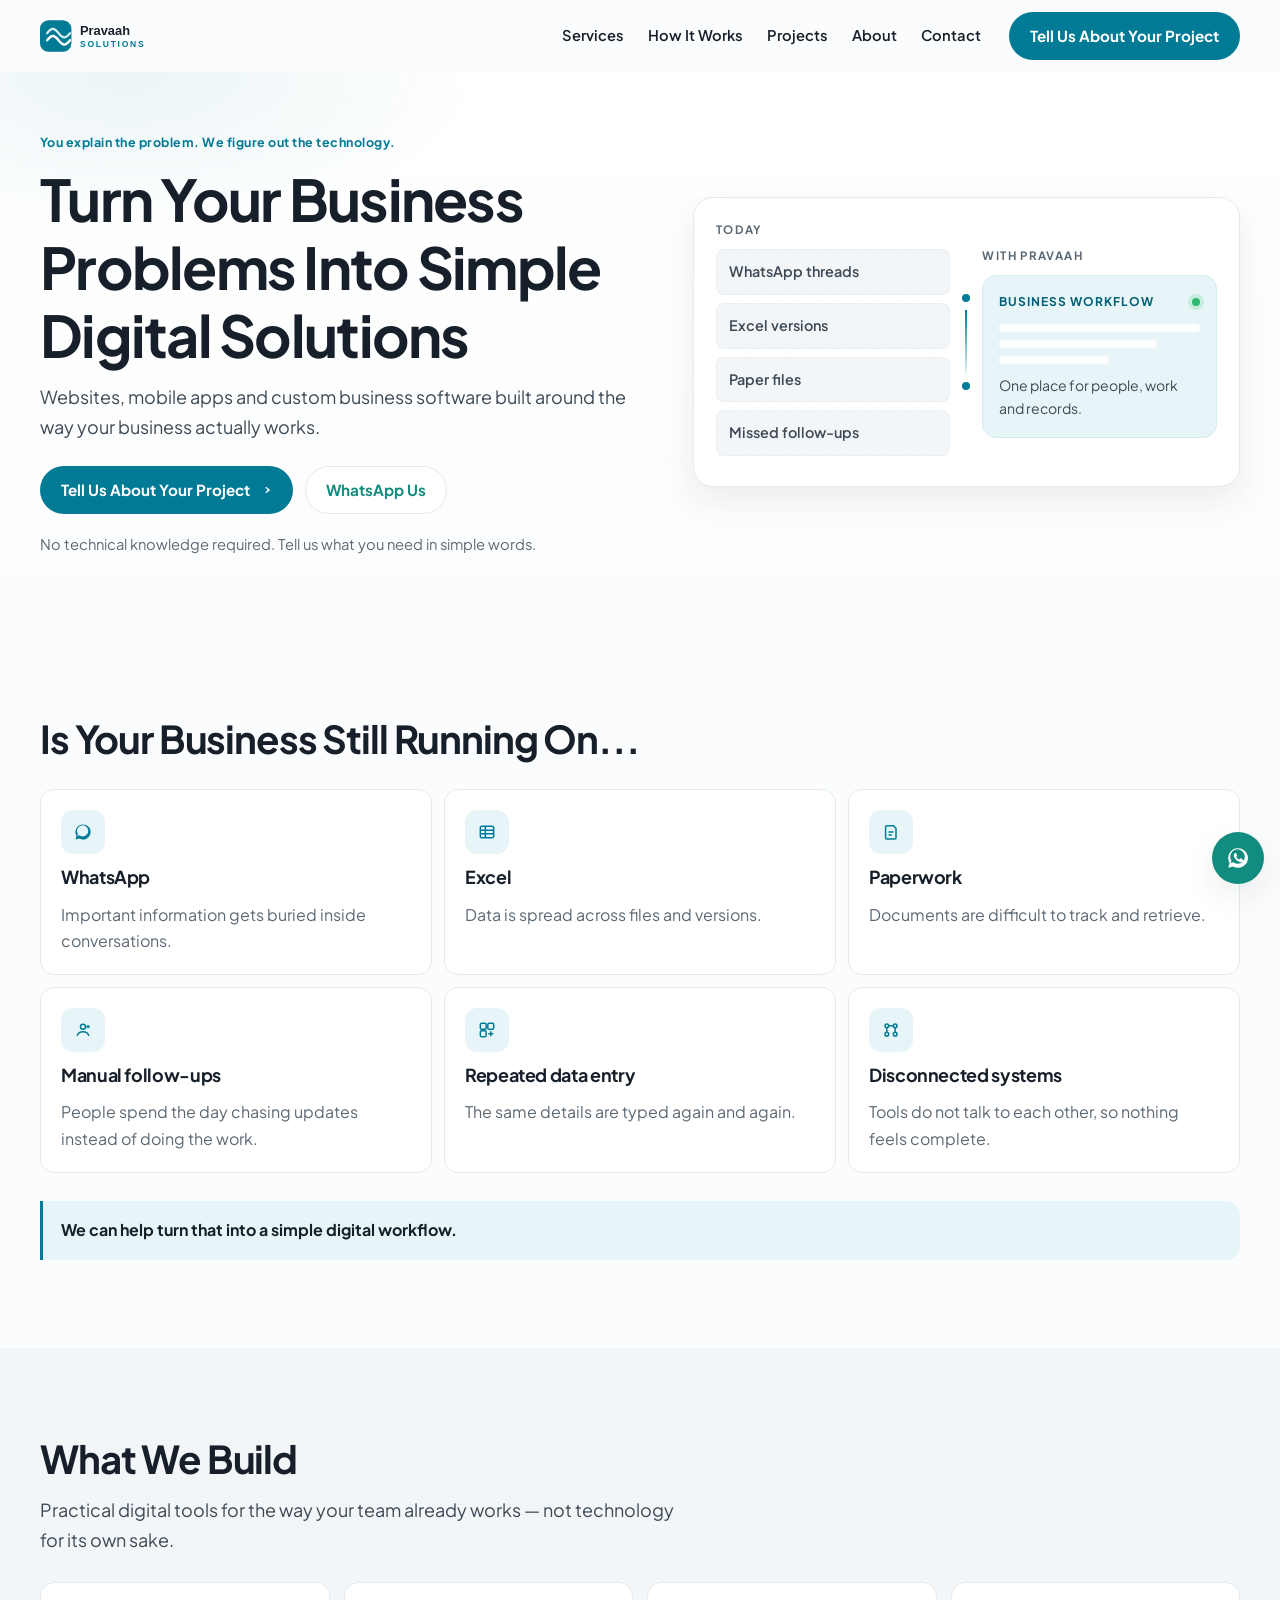
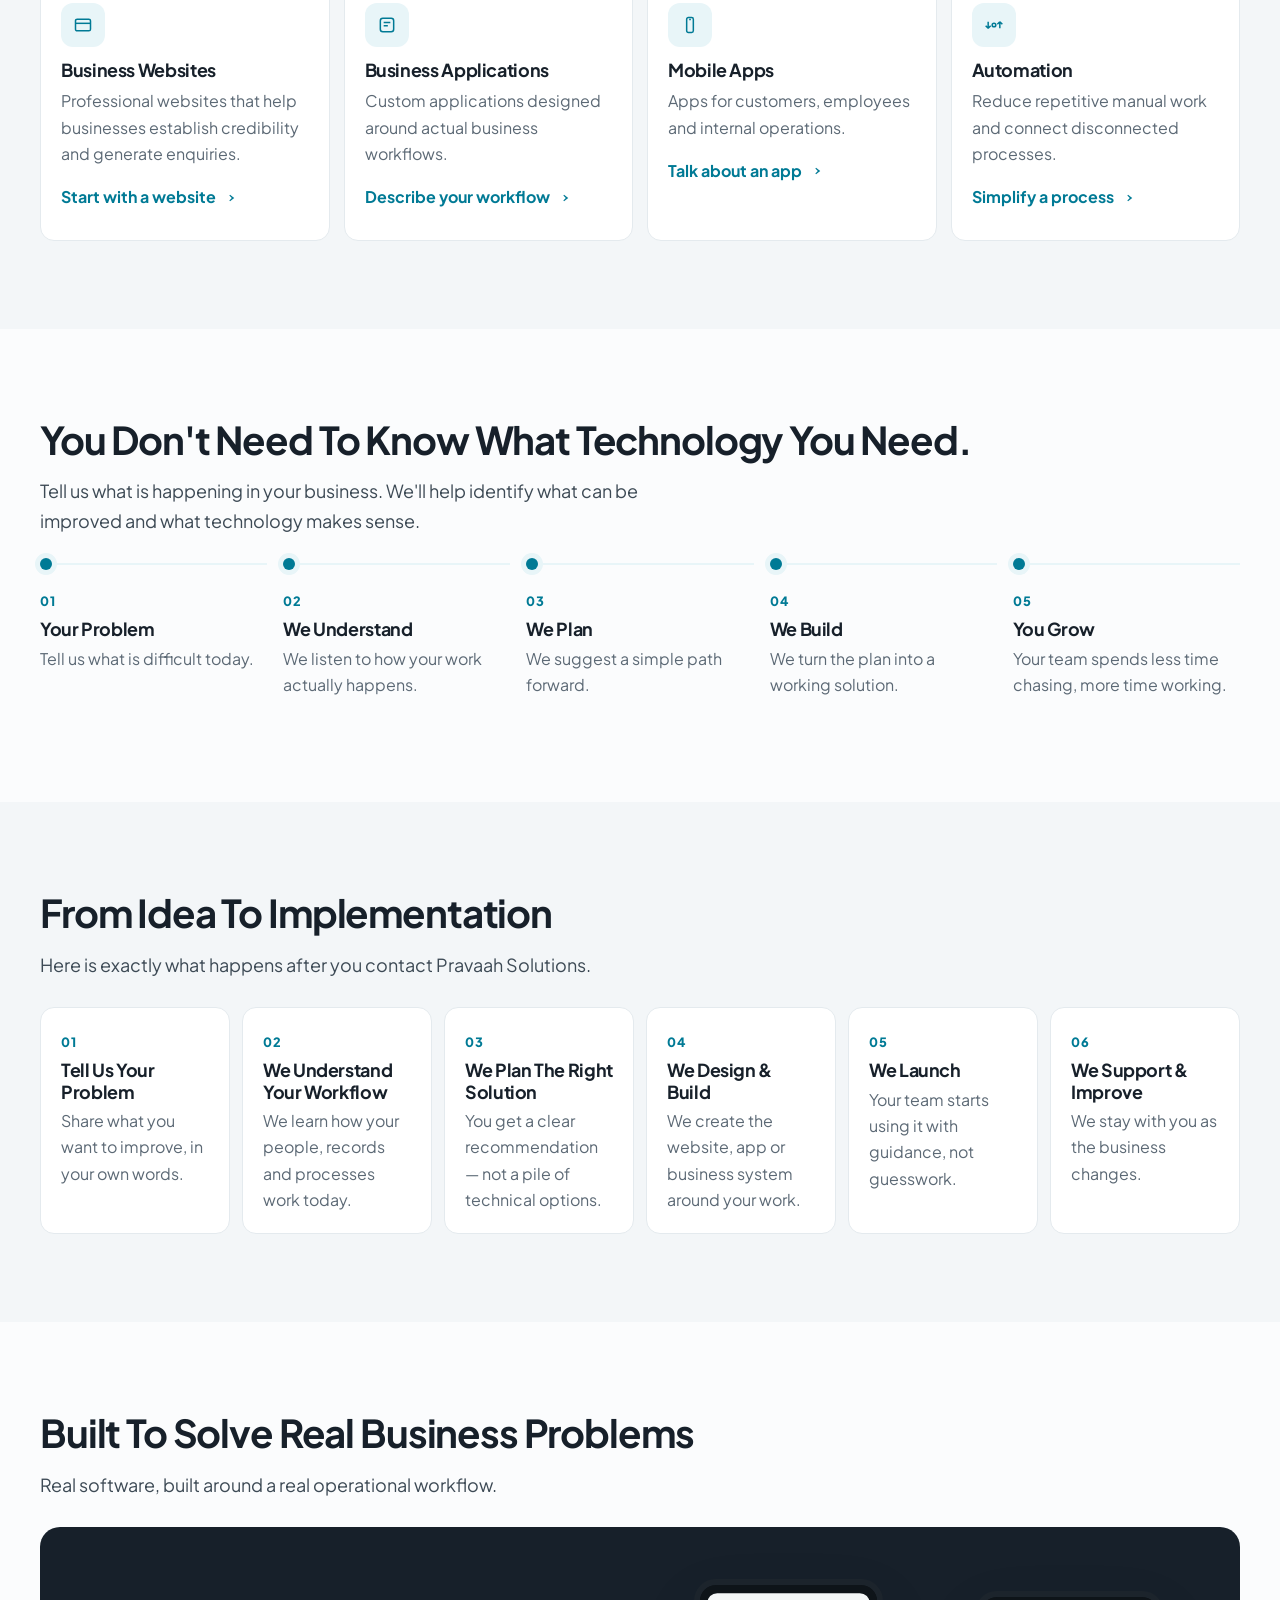
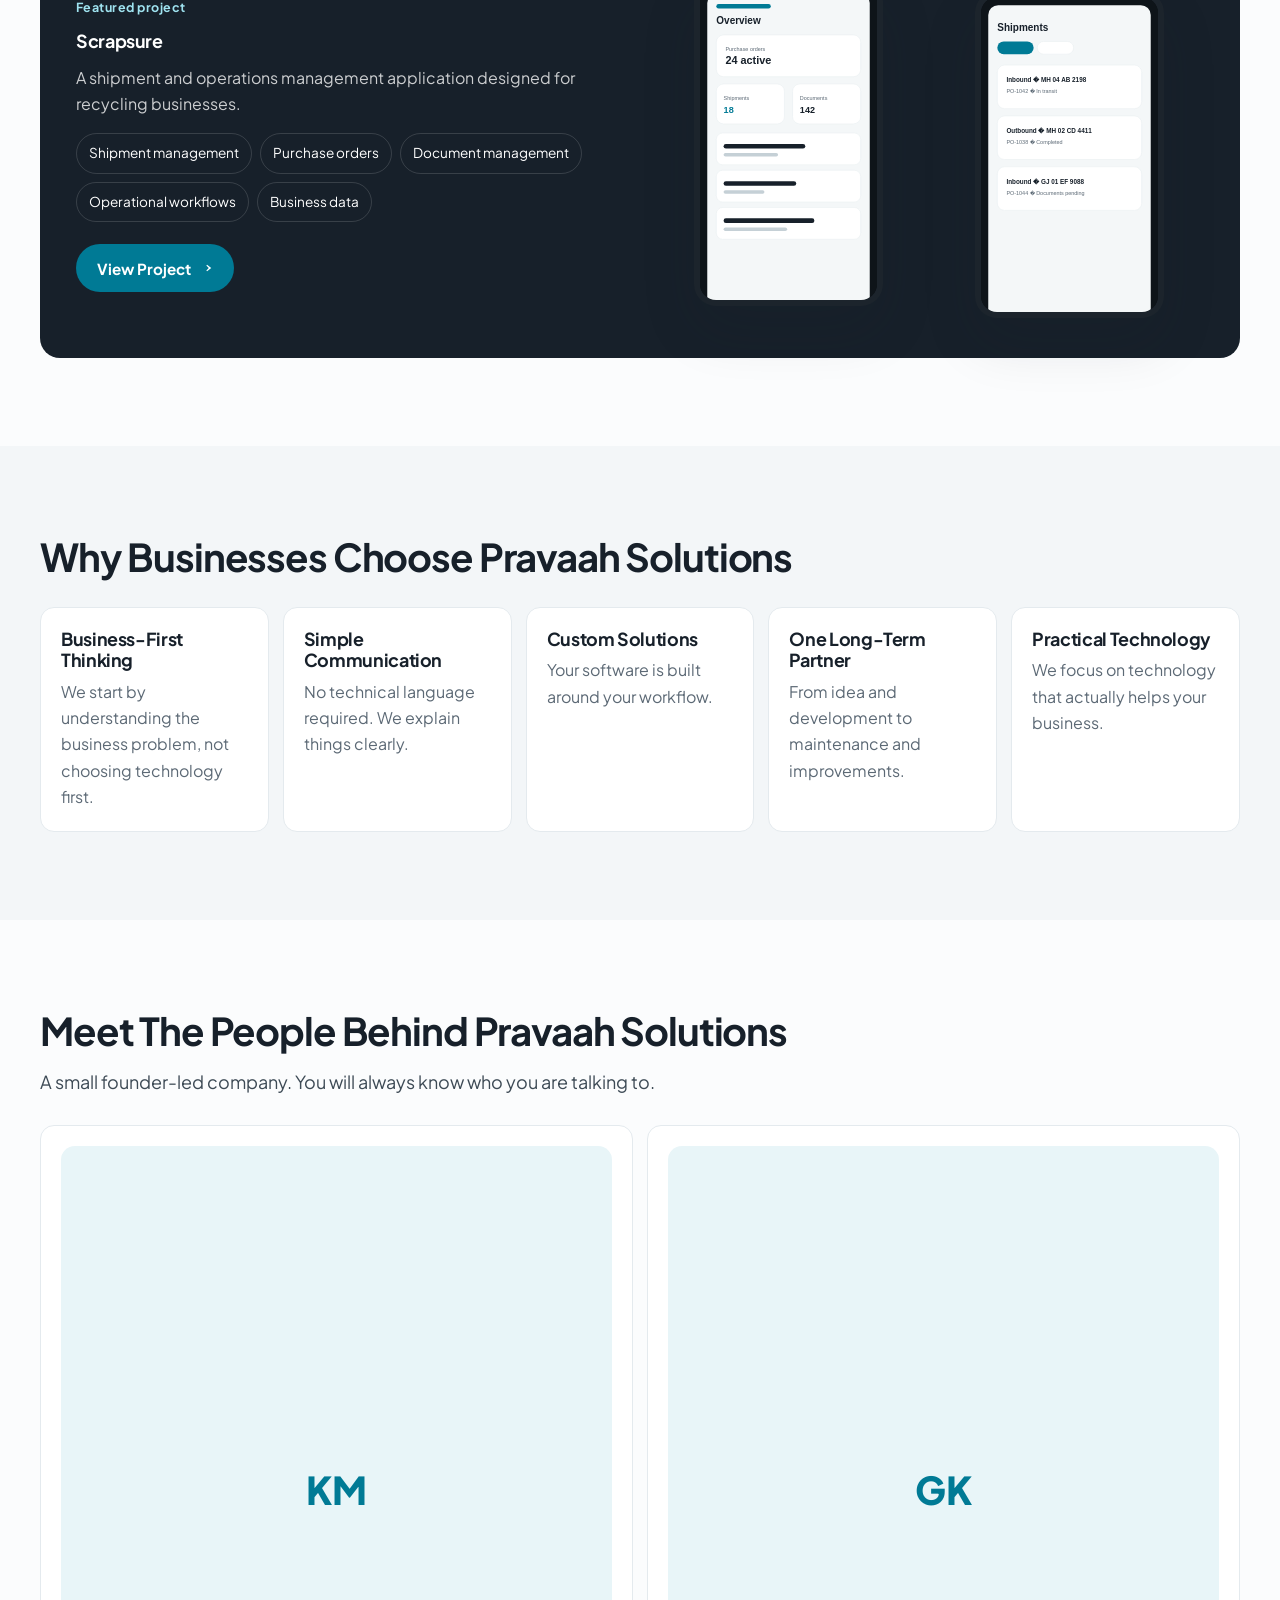
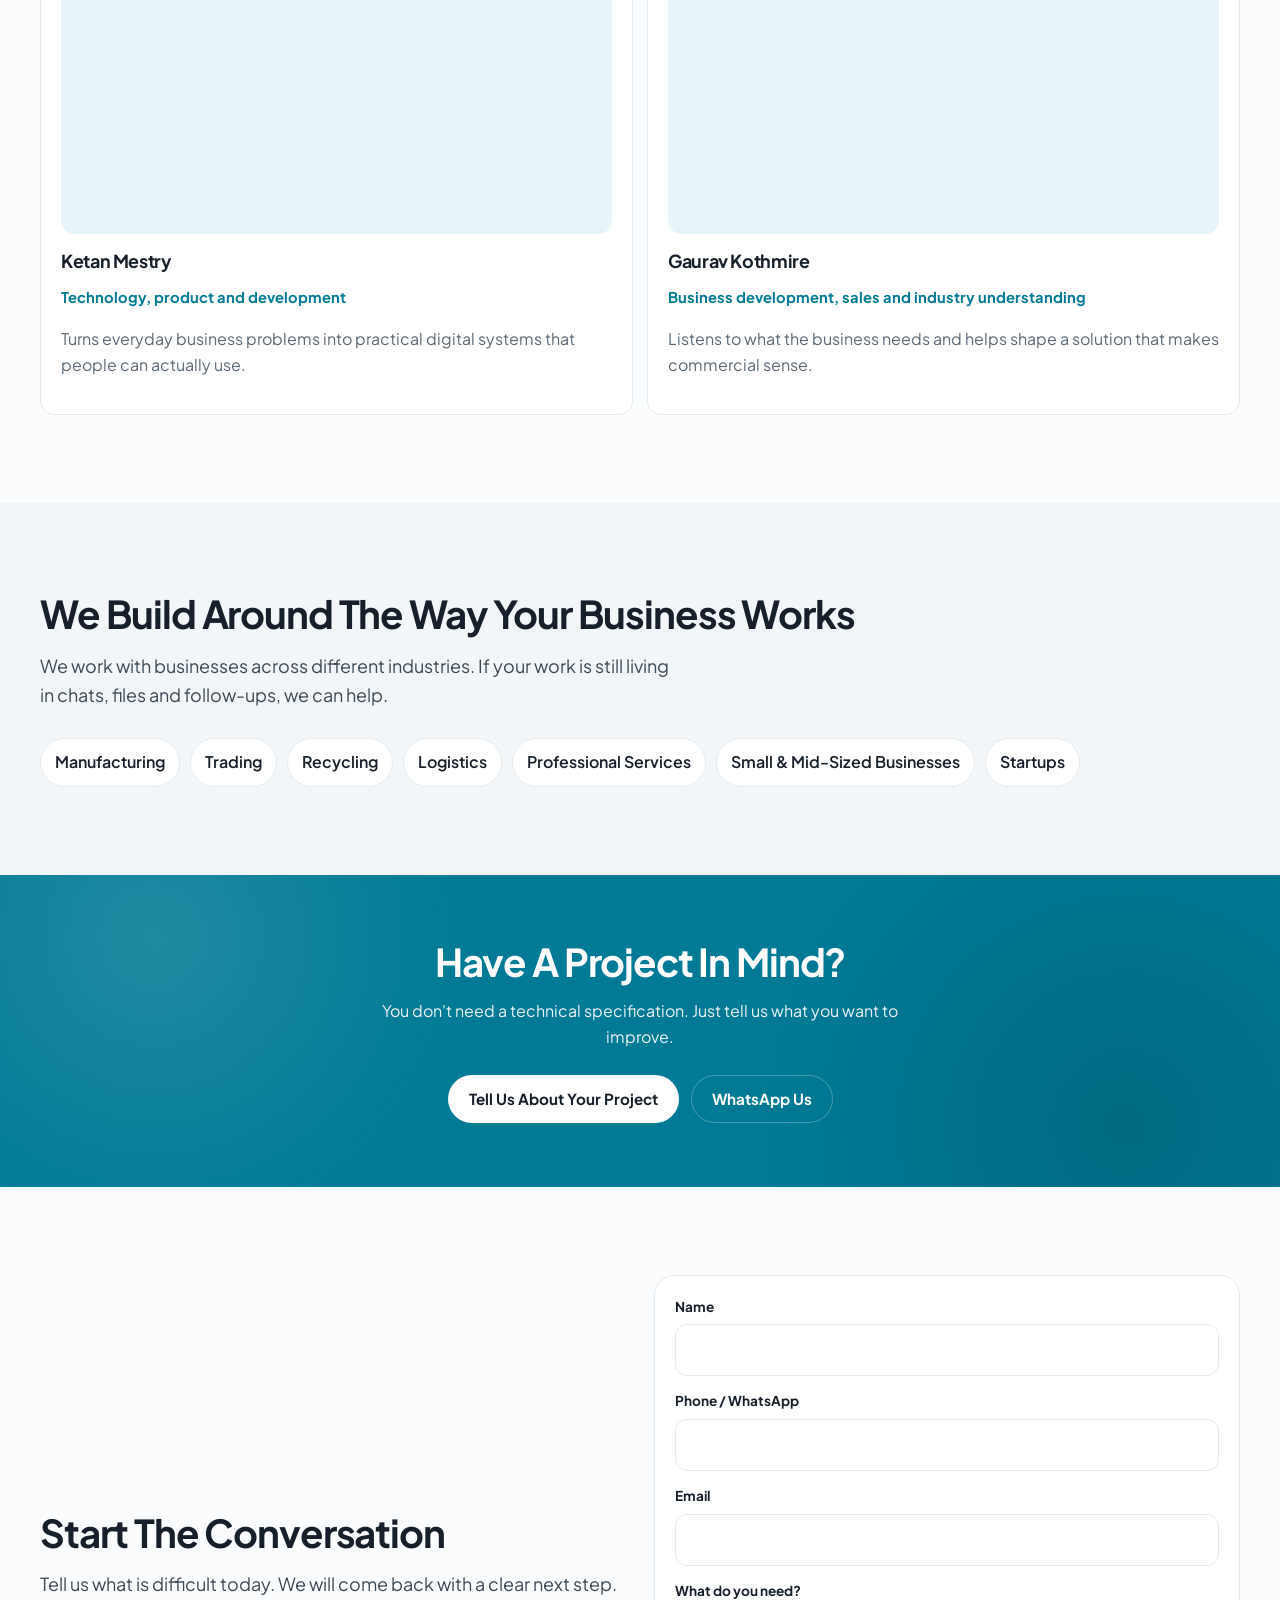
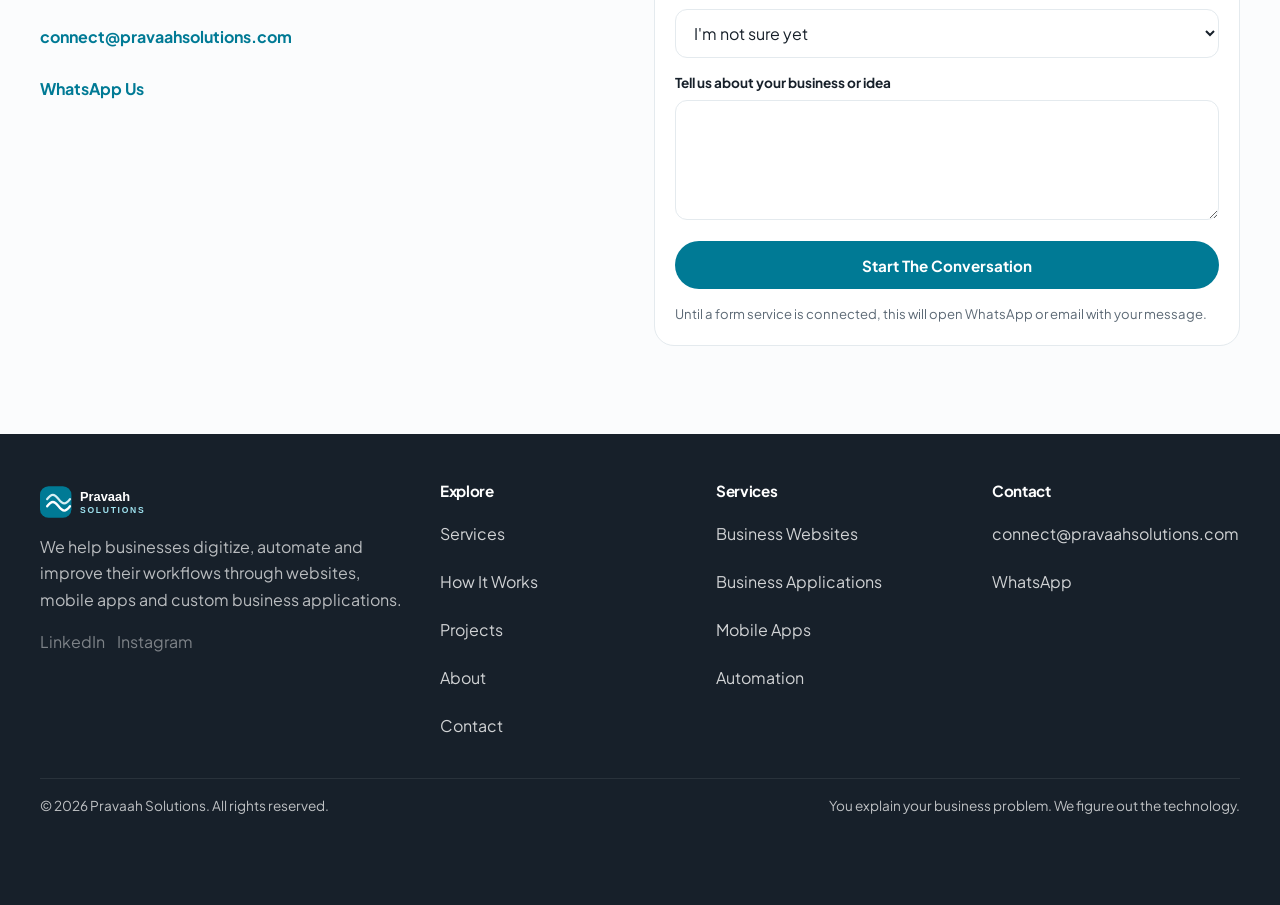
==== commit d8bbe144: "OTP validations added" ====
--- a/index.html
+++ b/index.html
@@ -3,21 +3,21 @@
 <head>
   <meta charset="UTF-8" />
   <meta name="viewport" content="width=device-width, initial-scale=1" />
-  <title>Pravaah Solutions | Building Systems That Keep Business Moving</title>
-  <meta name="description" content="Pravaah Solutions builds digital solutions that help businesses create a professional online presence, digitize operations, and build practical business software." />
-  <meta name="keywords" content="digital solutions company, business website development, business website design, custom business software, business process digitization, operations management software, shipment management software, document management, recycling business software, scrap management software" />
+  <title>Pravaah Solutions | Websites, Apps &amp; Digital Solutions for Businesses</title>
+  <meta name="description" content="Pravaah Solutions helps businesses digitize, automate and improve their workflows through professional websites, mobile apps and custom business applications." />
   <link rel="canonical" href="https://pravaahsolutions.com/" />
-  <meta property="og:title" content="Pravaah Solutions | Building Systems That Keep Business Moving" />
-  <meta property="og:description" content="From professional business websites to custom software and operational platforms, Pravaah Solutions helps businesses turn processes into practical digital solutions." />
+  <meta name="theme-color" content="#007a95" />
+  <meta property="og:title" content="Pravaah Solutions | Websites, Apps &amp; Digital Solutions for Businesses" />
+  <meta property="og:description" content="Pravaah Solutions helps businesses digitize, automate and improve their workflows through professional websites, mobile apps and custom business applications." />
   <meta property="og:type" content="website" />
   <meta property="og:url" content="https://pravaahsolutions.com/" />
-  <meta property="og:image" content="assets/logo.png" />
-  <meta name="theme-color" content="#17202A" />
-  <link rel="icon" href="assets/logo.png" />
+  <meta property="og:image" content="assets/images/logo-mark.svg" />
+  <meta name="twitter:card" content="summary" />
+  <link rel="icon" href="assets/icons/favicon.svg" type="image/svg+xml" />
   <link rel="preconnect" href="https://fonts.googleapis.com" />
   <link rel="preconnect" href="https://fonts.gstatic.com" crossorigin />
-  <link href="https://fonts.googleapis.com/css2?family=Inter:wght@400;500;600;700&family=Manrope:wght@600;700;800&display=swap" rel="stylesheet" />
-  <link rel="stylesheet" href="css/styles.css" />
+  <link href="https://fonts.googleapis.com/css2?family=Plus+Jakarta+Sans:wght@400;500;600;700&amp;display=swap" rel="stylesheet" />
+  <link rel="stylesheet" href="css/style.css" />
   <script type="application/ld+json">
   {
     "@context": "https://schema.org",
@@ -25,583 +25,429 @@
     "name": "Pravaah Solutions",
     "url": "https://pravaahsolutions.com/",
     "email": "connect@pravaahsolutions.com",
-    "description": "Pravaah Solutions builds digital solutions that help businesses create a professional online presence, digitize operations, and build practical business software.",
-    "slogan": "Building systems that keep business moving."
+    "description": "Pravaah Solutions helps businesses digitize, automate and improve their workflows through professional websites, mobile apps and custom business applications."
   }
   </script>
 </head>
 <body>
   <a class="skip-link" href="#main">Skip to content</a>
 
-  <header class="site-header">
-    <nav class="nav-inner wrap" aria-label="Primary">
+  <header class="site-header" id="site-header">
+    <nav class="nav wrap" aria-label="Primary">
       <a class="logo" href="index.html">
-        <img src="assets/logo.png" alt="Pravaah Solutions" width="172" height="56" />
+        <img src="assets/images/logo.svg" alt="Pravaah Solutions" width="196" height="40" />
       </a>
-      <button class="menu-toggle" type="button" aria-expanded="false" aria-controls="nav-panel" aria-label="Open menu">
-        <span></span>
+      <button class="menu-toggle" type="button" id="menu-toggle" aria-expanded="false" aria-controls="nav-panel" aria-label="Open menu">
+        <span class="menu-toggle-bars" aria-hidden="true"></span>
       </button>
+      <div class="nav-backdrop" id="nav-backdrop" hidden></div>
       <div class="nav-panel" id="nav-panel">
         <ul class="nav-links">
-          <li><a href="index.html" aria-current="page">Home</a></li>
-          <li class="nav-drop">
-            <button type="button" aria-expanded="false">Services <svg class="caret" viewBox="0 0 12 12" aria-hidden="true"><path fill="currentColor" d="M2 4l4 4 4-4"/></svg></button>
-            <div class="dropdown">
-              <a href="#websites">Business Websites</a>
-              <a href="#software">Custom Software</a>
-              <a href="#operations">Managed Operations</a>
-            </div>
-          </li>
-          <li class="nav-drop">
-            <button type="button">Products <svg class="caret" viewBox="0 0 12 12" aria-hidden="true"><path fill="currentColor" d="M2 4l4 4 4-4"/></svg></button>
-            <div class="dropdown">
-              <a href="scrapsure.html">Scrapsure</a>
-            </div>
-          </li>
+          <li><a href="#services">Services</a></li>
           <li><a href="#how-it-works">How It Works</a></li>
+          <li><a href="#projects">Projects</a></li>
           <li><a href="#about">About</a></li>
           <li><a href="#contact">Contact</a></li>
         </ul>
-        <a class="btn btn-primary nav-cta" href="#contact">Talk to Us</a>
+        <a class="btn btn-primary nav-cta" href="#contact">Tell Us About Your Project</a>
       </div>
     </nav>
   </header>
 
   <main id="main">
-    <section class="hero">
+    <section class="hero" aria-labelledby="hero-heading">
+      <div class="hero-bg" aria-hidden="true"></div>
       <div class="wrap hero-grid">
-        <div class="reveal">
-          <p class="hero-badge">Business × Technology × Operations</p>
-          <h1>Building systems that <span class="accent">keep business moving.</span></h1>
-          <p class="lede">From professional business websites to custom software and operational platforms, Pravaah Solutions helps businesses turn ideas, processes, and opportunities into practical digital solutions.</p>
+        <div class="hero-copy reveal-up">
+          <p class="eyebrow">You explain the problem. We figure out the technology.</p>
+          <h1 id="hero-heading">Turn Your Business Problems Into Simple Digital Solutions</h1>
+          <p class="lede">Websites, mobile apps and custom business software built around the way your business actually works.</p>
           <div class="actions">
-            <a class="btn btn-primary" href="#contact">Build With Pravaah <svg class="arrow" viewBox="0 0 16 16" aria-hidden="true"><path fill="currentColor" d="M3 8h8.2L8.4 5.2l.8-.8L14 8l-4.8 3.6-.8-.8L11.2 8H3z"/></svg></a>
-            <a class="btn btn-secondary" href="#services">Explore Our Solutions</a>
-          </div>
-          <p class="hero-note">Digital solutions designed around the way your business works.</p>
-        </div>
-        <aside class="flow-graphic reveal delay-2" tabindex="0" aria-label="Pravaah flow: business, people, information, technology, and operations connected">
-          <span class="ring r1" aria-hidden="true"></span>
-          <span class="ring r2" aria-hidden="true"></span>
-          <span class="ring r3" aria-hidden="true"></span>
-          <article class="flow-core">
-            <div class="flow-core-top">
-              <span>Pravaah Flow</span>
-              <span class="status-dot" aria-hidden="true"></span>
+            <a class="btn btn-primary" href="#contact">
+              Tell Us About Your Project
+              <svg class="icon-arrow" viewBox="0 0 16 16" aria-hidden="true"><path fill="currentColor" d="M3 8h8.2L8.4 5.2l.8-.8L14 8l-4.8 3.6-.8-.8L11.2 8H3z"/></svg>
+            </a>
+            <a class="btn btn-whatsapp js-whatsapp" href="#contact">WhatsApp Us</a>
+          </div>
+          <p class="trust-note">No technical knowledge required. Tell us what you need in simple words.</p>
+        </div>
+
+        <div class="hero-visual reveal scale-in" aria-hidden="true">
+          <div class="transform-board">
+            <div class="transform-col messy">
+              <p class="transform-label">Today</p>
+              <article class="mini-card delay-a">WhatsApp threads</article>
+              <article class="mini-card delay-b">Excel versions</article>
+              <article class="mini-card delay-c">Paper files</article>
+              <article class="mini-card delay-d">Missed follow-ups</article>
             </div>
-            <div class="p-mark" aria-hidden="true">P</div>
-            <h2>Connected Business</h2>
-            <p>People · Processes · Information · Technology</p>
-          </article>
-          <span class="sat s1"><b>01</b> Business</span>
-          <span class="sat s2"><b>02</b> People</span>
-          <span class="sat s3"><b>03</b> Information</span>
-          <span class="sat s4"><b>04</b> Technology</span>
-          <span class="sat s5"><b>05</b> Operations</span>
-        </aside>
-      </div>
-    </section>
-
-    <section id="problem">
-      <div class="wrap">
-        <div class="problem-head">
-          <p class="eyebrow">The problem</p>
-          <h2>Your business shouldn't run on <span class="accent">scattered information.</span></h2>
-          <p class="lede">Many businesses have digitized parts of their work, but their actual operations remain fragmented across different tools, documents, devices, and people.</p>
-        </div>
-        <div class="problem-body">
-          <div class="scatter-field" tabindex="0" aria-label="Scattered tools and records. Hover or focus to see them spread apart.">
-            <span class="scatter-glow" aria-hidden="true"></span>
-            <article class="scatter-card">
-              <span class="scatter-icon wa" aria-hidden="true"><svg viewBox="0 0 24 24" fill="currentColor"><path d="M12 3a9 9 0 0 0-7.8 13.5L3 21l4.7-1.2A9 9 0 1 0 12 3zm.1 14.4c-1.5 0-2.9-.4-4.1-1.2l-.3-.2-2.5.7.7-2.4-.2-.3A6.7 6.7 0 1 1 12.1 17.4zm3.8-4.4c-.2-.1-1.2-.6-1.4-.7-.2-.1-.3-.1-.5.1l-.7.8c-.1.2-.3.2-.5.1-.9-.4-1.7-1.1-2.2-2-.2-.3 0-.4.1-.6l.4-.5c.1-.1.1-.3.1-.4s0-.3-.1-.4l-.7-1.6c-.2-.4-.4-.4-.5-.4h-.4c-.2 0-.4.1-.6.3-.2.2-.8.8-.8 1.9s.8 2.2.9 2.3c.2.3 1.6 2.6 4 3.5 1.6.6 2 .5 2.4.4.4-.1 1.2-.5 1.4-1 .2-.5.2-.9.1-1 0-.1-.2-.2-.4-.3z"/></svg></span>
-              WhatsApp
-            </article>
-            <article class="scatter-card">
-              <span class="scatter-icon excel" aria-hidden="true"><svg viewBox="0 0 24 24" fill="none" stroke="currentColor" stroke-width="1.8"><rect x="4" y="5" width="16" height="14" rx="2"/><path d="M4 10h16M4 14h16M10 5v14"/></svg></span>
-              Excel
-            </article>
-            <article class="scatter-card">
-              <span class="scatter-icon mail" aria-hidden="true"><svg viewBox="0 0 24 24" fill="none" stroke="currentColor" stroke-width="1.8"><rect x="3.5" y="6" width="17" height="12" rx="2"/><path d="m4 8 8 6 8-6"/></svg></span>
-              Email
-            </article>
-            <article class="scatter-card">
-              <span class="scatter-icon pdf" aria-hidden="true"><svg viewBox="0 0 24 24" fill="none" stroke="currentColor" stroke-width="1.8"><path d="M7 3.5h7l5 5V20a1.5 1.5 0 0 1-1.5 1.5h-10.5A1.5 1.5 0 0 1 5.5 20V5A1.5 1.5 0 0 1 7 3.5z"/><path d="M14 3.5V9h5.5"/></svg></span>
-              PDFs
-            </article>
-            <article class="scatter-card">
-              <span class="scatter-icon people" aria-hidden="true"><svg viewBox="0 0 24 24" fill="none" stroke="currentColor" stroke-width="1.8"><circle cx="12" cy="8" r="3"/><path d="M6 19c.6-3 2.8-4.5 6-4.5s5.4 1.5 6 4.5"/></svg></span>
-              People
-            </article>
-            <article class="scatter-card">
-              <span class="scatter-icon paper" aria-hidden="true"><svg viewBox="0 0 24 24" fill="none" stroke="currentColor" stroke-width="1.8"><path d="M7 4.5h8l3 3V19a1.5 1.5 0 0 1-1.5 1.5h-9.5A1.5 1.5 0 0 1 5.5 19V6A1.5 1.5 0 0 1 7 4.5z"/><path d="M9 12h6M9 15.5h4"/></svg></span>
-              Paper
-            </article>
-            <article class="scatter-card">
-              <span class="scatter-icon photos" aria-hidden="true"><svg viewBox="0 0 24 24" fill="none" stroke="currentColor" stroke-width="1.8"><rect x="4" y="6" width="16" height="13" rx="2"/><circle cx="9" cy="11" r="1.5"/><path d="m8 17 3.2-3.2a1 1 0 0 1 1.4 0L16 17h4"/></svg></span>
-              Photos
-            </article>
-          </div>
-          <ol class="problem-points">
-            <li>
-              <span>01</span>
-              <div>
-                <h3>Duplicate work</h3>
-                <p>Information gets entered and shared repeatedly.</p>
-              </div>
-            </li>
-            <li>
-              <span>02</span>
-              <div>
-                <h3>Missing information</h3>
-                <p>Important details become difficult to find.</p>
-              </div>
-            </li>
-            <li>
-              <span>03</span>
-              <div>
-                <h3>Delayed updates</h3>
-                <p>People don't always know the latest status.</p>
-              </div>
-            </li>
-            <li>
-              <span>04</span>
-              <div>
-                <h3>Operational confusion</h3>
-                <p>Workflows become dependent on manual coordination.</p>
-              </div>
-            </li>
-          </ol>
-        </div>
-      </div>
-    </section>
-
-    <section class="section-muted">
-      <div class="wrap split">
-        <div>
-          <p class="eyebrow">The shift</p>
-          <h2>Pravaah brings the pieces together.</h2>
-          <p>Start with a digital presence. Build a digital system. Scale with operational support.</p>
-        </div>
-        <div class="vertical-flow">
-          <div class="v-step">
-            <div class="v-rail"><span class="v-dot"></span><span class="v-line"></span></div>
-            <div><h3>Scattered information</h3><p>Work lives in too many places.</p></div>
-          </div>
-          <div class="v-step">
-            <div class="v-rail"><span class="v-dot"></span><span class="v-line"></span></div>
-            <div><h3>Connected workflow</h3><p>People, documents, and processes share one path.</p></div>
-          </div>
-          <div class="v-step">
-            <div class="v-rail"><span class="v-dot"></span><span class="v-line"></span></div>
-            <div><h3>Better visibility</h3><p>See what moved, what is pending, and what is complete.</p></div>
-          </div>
-          <div class="v-step">
-            <div class="v-rail"><span class="v-dot"></span></div>
-            <div><h3>Better operations</h3><p>Less chasing. More flow.</p></div>
-          </div>
-        </div>
-      </div>
-    </section>
-
-    <section id="services">
-      <div class="wrap">
-        <p class="eyebrow">What we build</p>
-        <h2>Digital solutions for businesses that are ready to move forward.</h2>
-        <p class="lede">A technology partner for websites, custom software, and operational support — not a one-off agency project.</p>
-        <div class="cards-3">
-          <article class="card" id="websites">
-            <div class="icon-mark">01</div>
-            <h3>Business Websites</h3>
-            <p><strong>Build credibility. Explain what you do. Generate opportunities.</strong> Professional websites designed around your business and customers.</p>
-            <a class="btn btn-secondary" href="#website-leads">Build My Website <svg class="arrow" viewBox="0 0 16 16" aria-hidden="true"><path fill="currentColor" d="M3 8h8.2L8.4 5.2l.8-.8L14 8l-4.8 3.6-.8-.8L11.2 8H3z"/></svg></a>
-          </article>
-          <article class="card" id="software">
-            <div class="icon-mark">02</div>
-            <h3>Custom Software</h3>
-            <p><strong>Turn your business workflow into a system.</strong> Software built around the way your business actually works.</p>
-            <a class="btn btn-secondary" href="#contact">Build a System <svg class="arrow" viewBox="0 0 16 16" aria-hidden="true"><path fill="currentColor" d="M3 8h8.2L8.4 5.2l.8-.8L14 8l-4.8 3.6-.8-.8L11.2 8H3z"/></svg></a>
-          </article>
-          <article class="card" id="operations">
-            <div class="icon-mark">03</div>
-            <h3>Managed Operations</h3>
-            <p><strong>When software needs people behind it.</strong> Trained operations personnel can help maintain digital workflows when required.</p>
-            <a class="btn btn-secondary" href="#ops">Discuss Operations <svg class="arrow" viewBox="0 0 16 16" aria-hidden="true"><path fill="currentColor" d="M3 8h8.2L8.4 5.2l.8-.8L14 8l-4.8 3.6-.8-.8L11.2 8H3z"/></svg></a>
-          </article>
-        </div>
-      </div>
-    </section>
-
-    <section id="website-leads" class="section-muted">
-      <div class="wrap">
-        <p class="eyebrow">Business websites</p>
-        <h2>Your business deserves a better digital presence.</h2>
-        <p class="lede">Whether you're starting from zero or replacing an outdated website, Pravaah builds modern digital experiences designed to make your business look credible and help customers take action.</p>
-        <p>These are concept examples only — not client work.</p>
-        <div class="concept-grid">
-          <figure class="concept">
-            <div class="concept-bar"><i></i><i></i><i></i></div>
-            <div class="concept-body">
-              <div class="hero-bar"></div>
-              <div class="line"></div><div class="line" style="width:55%"></div>
-              <div class="cta-bar"></div>
+            <div class="transform-flow">
+              <span class="flow-dot"></span>
+              <span class="flow-line"></span>
+              <span class="flow-dot"></span>
             </div>
-            <figcaption>Manufacturing website · Concept</figcaption>
-          </figure>
-          <figure class="concept">
-            <div class="concept-bar"><i></i><i></i><i></i></div>
-            <div class="concept-body">
-              <div class="hero-bar" style="width:58%"></div>
-              <div class="line"></div><div class="line" style="width:72%"></div>
-              <div class="cta-bar"></div>
-            </div>
-            <figcaption>Industrial business website · Concept</figcaption>
-          </figure>
-          <figure class="concept">
-            <div class="concept-bar"><i></i><i></i><i></i></div>
-            <div class="concept-body">
-              <div class="hero-bar" style="width:64%"></div>
-              <div class="line"></div><div class="line" style="width:40%"></div>
-              <div class="cta-bar"></div>
-            </div>
-            <figcaption>Trading company website · Concept</figcaption>
-          </figure>
-          <figure class="concept">
-            <div class="concept-bar"><i></i><i></i><i></i></div>
-            <div class="concept-body">
-              <div class="hero-bar"></div>
-              <div class="line" style="width:80%"></div><div class="line"></div>
-              <div class="cta-bar"></div>
-            </div>
-            <figcaption>Service business website · Concept</figcaption>
-          </figure>
-          <figure class="concept">
-            <div class="concept-bar"><i></i><i></i><i></i></div>
-            <div class="concept-body">
-              <div class="hero-bar" style="width:50%"></div>
-              <div class="line"></div><div class="line" style="width:62%"></div>
-              <div class="cta-bar"></div>
-            </div>
-            <figcaption>Professional company website · Concept</figcaption>
-          </figure>
-          <figure class="concept">
-            <div class="concept-bar"><i></i><i></i><i></i></div>
-            <div class="concept-body">
-              <div class="hero-bar" style="width:66%"></div>
-              <div class="line"></div><div class="line" style="width:48%"></div>
-              <div class="cta-bar"></div>
-            </div>
-            <figcaption>Local business website · Concept</figcaption>
-          </figure>
-        </div>
-        <div class="cards-4">
-          <article class="card">
-            <h3>Professional</h3>
-            <p>Make a strong first impression.</p>
-          </article>
-          <article class="card">
-            <h3>Clear</h3>
-            <p>Explain your products and services clearly.</p>
-          </article>
-          <article class="card">
-            <h3>Responsive</h3>
-            <p>Work beautifully across desktop, tablet, and mobile.</p>
-          </article>
-          <article class="card">
-            <h3>Conversion-focused</h3>
-            <p>Make it easy for customers to contact you.</p>
-          </article>
-        </div>
-        <div class="actions" style="margin-top:28px">
-          <a class="btn btn-primary" href="#contact">Get Your Website</a>
-          <a class="btn btn-secondary" href="#contact">Talk to Us</a>
-        </div>
-      </div>
-    </section>
-
-    <section id="journey">
-      <div class="wrap">
-        <p class="eyebrow">How businesses grow with Pravaah</p>
-        <h2>Start with a website. Build the system when you're ready.</h2>
-        <div class="journey">
-          <article class="journey-card">
-            <div class="step">01</div>
-            <h3>Digital Presence</h3>
-            <p>Professional website.</p>
-            <span class="down-arrow" aria-hidden="true"><svg width="18" height="18" viewBox="0 0 16 16"><path fill="currentColor" d="M8 3v8.2l2.8-2.8.8.8L8 14 4.4 11.2l.8-.8L8 11.2V3z"/></svg></span>
-          </article>
-          <article class="journey-card">
-            <div class="step">02</div>
-            <h3>Digital Workflow</h3>
-            <p>Connect forms, leads, documents, and processes.</p>
-            <span class="down-arrow" aria-hidden="true"><svg width="18" height="18" viewBox="0 0 16 16"><path fill="currentColor" d="M8 3v8.2l2.8-2.8.8.8L8 14 4.4 11.2l.8-.8L8 11.2V3z"/></svg></span>
-          </article>
-          <article class="journey-card">
-            <div class="step">03</div>
-            <h3>Business Software</h3>
-            <p>Build custom systems around operations.</p>
-            <span class="down-arrow" aria-hidden="true"><svg width="18" height="18" viewBox="0 0 16 16"><path fill="currentColor" d="M8 3v8.2l2.8-2.8.8.8L8 14 4.4 11.2l.8-.8L8 11.2V3z"/></svg></span>
-          </article>
-          <article class="journey-card">
-            <div class="step">04</div>
-            <h3>Managed Operations</h3>
-            <p>Add Pravaah operational support when needed.</p>
-          </article>
-        </div>
-      </div>
-    </section>
-
-    <section id="scrapsure" class="section-dark">
-      <div class="wrap product-layout">
-        <div>
-          <span class="badge">Product</span>
-          <h2>Scrapsure</h2>
-          <p class="lede" style="color:rgba(255,255,255,.8)">A smarter way to manage shipments, documents, and operational records.</p>
-          <p>Built for recycling and scrap businesses that need better control over shipment operations, Purchase Orders, quantities, and documentation.</p>
-          <ul class="feature-list">
-            <li><span class="check" aria-hidden="true">→</span> Purchase Order tracking</li>
-            <li><span class="check" aria-hidden="true">→</span> Shipment management</li>
-            <li><span class="check" aria-hidden="true">→</span> Quantity fulfillment</li>
-            <li><span class="check" aria-hidden="true">→</span> Document management</li>
-            <li><span class="check" aria-hidden="true">→</span> Company management</li>
-            <li><span class="check" aria-hidden="true">→</span> User access control</li>
-            <li><span class="check" aria-hidden="true">→</span> Operational visibility</li>
-          </ul>
-          <div class="vertical-flow" style="margin-bottom:28px">
-            <div class="v-step"><div class="v-rail"><span class="v-dot"></span><span class="v-line"></span></div><div><h3>Purchase Order</h3></div></div>
-            <div class="v-step"><div class="v-rail"><span class="v-dot"></span><span class="v-line"></span></div><div><h3>Multiple shipments</h3></div></div>
-            <div class="v-step"><div class="v-rail"><span class="v-dot"></span><span class="v-line"></span></div><div><h3>Quantity fulfilled</h3></div></div>
-            <div class="v-step"><div class="v-rail"><span class="v-dot"></span><span class="v-line"></span></div><div><h3>Documents</h3></div></div>
-            <div class="v-step"><div class="v-rail"><span class="v-dot"></span></div><div><h3>Complete shipment record</h3></div></div>
-          </div>
-          <a class="btn btn-primary" href="scrapsure.html">Explore Scrapsure <svg class="arrow" viewBox="0 0 16 16" aria-hidden="true"><path fill="currentColor" d="M3 8h8.2L8.4 5.2l.8-.8L14 8l-4.8 3.6-.8-.8L11.2 8H3z"/></svg></a>
-        </div>
-        <div class="phone-stage">
-          <figure class="phone">
-            <img src="assets/scrapsure-overview.png" alt="Scrapsure operational overview dashboard on mobile" width="390" height="844" loading="lazy" />
-          </figure>
-          <figure class="phone">
-            <img src="assets/scrapsure-shipments.png" alt="Scrapsure shipments list with status, vehicle, and purchase order details" width="390" height="844" loading="lazy" />
-          </figure>
-        </div>
-      </div>
-    </section>
-
-    <section>
-      <div class="wrap">
-        <p class="eyebrow">Initial focus</p>
-        <h2>One connected operational system for recycling and scrap businesses.</h2>
-        <p class="lede">These businesses often manage work through WhatsApp, Excel, paper, PDFs, photos, and scattered records across people. Scrapsure is built to bring that into one place: companies, users, Purchase Orders, shipments, quantities, and documents.</p>
-        <p>A Purchase Order can be fulfilled through multiple shipments. Each shipment records the quantity it fulfills and carries its documents — invoices, e-way bills, weighment slips, material photographs, and more — into a complete digital record.</p>
-      </div>
-    </section>
-
-    <section id="ops" class="section-muted">
-      <div class="wrap split">
-        <div>
-          <p class="eyebrow">Software + Operations</p>
-          <h2>Software is powerful. Operations make it work.</h2>
-          <p>Not every business has a team waiting to update another system. Pravaah can provide the technology and, when required, the operational support to keep it running.</p>
-          <p><strong>Technology when you need it. People when you need them.</strong></p>
-          <div class="cards-2" style="margin-top:24px">
-            <article class="card">
-              <h3>Your team</h3>
-              <p>Uses the system directly.</p>
-            </article>
-            <article class="card">
-              <h3>Pravaah operations</h3>
-              <p>Trained personnel can work inside the customer's system with controlled access.</p>
-            </article>
-          </div>
-          <p class="note">Controlled access. Company-specific visibility. Role-based permissions. Pravaah personnel only see what the customer grants.</p>
-        </div>
-        <div class="ops-visual">
-          <div class="ops-node">Customer</div>
-          <span class="down-arrow" aria-hidden="true"><svg width="20" height="20" viewBox="0 0 16 16"><path fill="currentColor" d="M8 3v8.2l2.8-2.8.8.8L8 14 4.4 11.2l.8-.8L8 11.2V3z"/></svg></span>
-          <div class="ops-node accent">Pravaah System</div>
-          <div class="ops-split">
-            <div>
-              <span class="down-arrow" aria-hidden="true"><svg width="20" height="20" viewBox="0 0 16 16"><path fill="currentColor" d="M8 3v8.2l2.8-2.8.8.8L8 14 4.4 11.2l.8-.8L8 11.2V3z"/></svg></span>
-              <div class="ops-node">Customer Team</div>
-            </div>
-            <div>
-              <span class="down-arrow" aria-hidden="true"><svg width="20" height="20" viewBox="0 0 16 16"><path fill="currentColor" d="M8 3v8.2l2.8-2.8.8.8L8 14 4.4 11.2l.8-.8L8 11.2V3z"/></svg></span>
-              <div class="ops-node">Pravaah Operations</div>
-            </div>
-          </div>
-        </div>
-      </div>
-    </section>
-
-    <section id="how-it-works">
-      <div class="wrap">
-        <p class="eyebrow">How Pravaah works</p>
-        <h2>From business problem to working solution.</h2>
-        <div class="how-steps">
-          <article class="how-step"><div class="step" style="color:var(--teal);font-weight:700;letter-spacing:.12em;font-size:.8rem">01</div><h3>Understand</h3><p>Understand the business, workflow, and problem.</p></article>
-          <article class="how-step"><div class="step" style="color:var(--teal);font-weight:700;letter-spacing:.12em;font-size:.8rem">02</div><h3>Design</h3><p>Define the right digital solution.</p></article>
-          <article class="how-step"><div class="step" style="color:var(--teal);font-weight:700;letter-spacing:.12em;font-size:.8rem">03</div><h3>Build</h3><p>Develop the website, application, or system.</p></article>
-          <article class="how-step"><div class="step" style="color:var(--teal);font-weight:700;letter-spacing:.12em;font-size:.8rem">04</div><h3>Support</h3><p>Help the business use, improve, and scale the solution.</p></article>
-          <article class="how-step optional"><div class="step" style="color:var(--teal);font-weight:700;letter-spacing:.12em;font-size:.8rem">05</div><h3>Operate</h3><p>Provide operational support when required.</p></article>
-        </div>
-        <p class="note">Business conversation and requirement discovery sit with sales. Technology, product, and implementation sit with engineering. Together they recommend, design, build, launch, and scale.</p>
-      </div>
-    </section>
-
-    <section class="section-muted" id="why">
-      <div class="wrap">
-        <p class="eyebrow">Why Pravaah</p>
-        <h2>Built for operations, not presentations.</h2>
-        <div class="cards-4">
-          <article class="card"><h3>Real-world workflows</h3><p>Solutions designed around how businesses actually operate.</p></article>
-          <article class="card"><h3>Practical technology</h3><p>Technology should solve a business problem, not simply look impressive.</p></article>
-          <article class="card"><h3>Connected information</h3><p>Bring scattered information into structured workflows.</p></article>
-          <article class="card"><h3>Long-term partnership</h3><p>Start with a website or solution and continue building as the business grows.</p></article>
-        </div>
-      </div>
-    </section>
-
-    <section id="about">
-      <div class="wrap split">
-        <div>
-          <p class="eyebrow">About</p>
-          <h2>We build systems that make work flow.</h2>
-          <p>Pravaah Solutions was created around a simple observation: many businesses have digitized parts of their work, but their actual operations remain fragmented across WhatsApp, spreadsheets, documents, and people.</p>
-          <p>Pravaah exists to connect those pieces.</p>
-          <p>We build practical websites, software, and operational systems that help businesses move from fragmented processes to structured workflows.</p>
-          <p><strong>Build. Digitize. Operate.</strong></p>
-        </div>
-        <div>
-          <p class="eyebrow">Future expansion</p>
-          <h3>Beyond recycling and scrap</h3>
-          <p>Scrap and recycling operations are the first focus. These industries are future expansion areas — not current claims of delivery:</p>
-          <div class="industries">
-            <span class="pill">Logistics</span>
-            <span class="pill">Manufacturing</span>
-            <span class="pill">Construction</span>
-            <span class="pill">Trading</span>
-            <span class="pill">Other operations-heavy businesses</span>
-          </div>
-        </div>
-      </div>
-    </section>
-
-    <section class="section-muted" id="founders">
-      <div class="wrap">
-        <p class="eyebrow">Founders</p>
-        <h2>Technology meets business.</h2>
-        <div class="cards-2">
-          <article class="card founder">
-            <h3>Ketan Mestry</h3>
-            <p class="role">Co-Founder | Technology &amp; Product</p>
-            <p>Turns business problems into practical digital systems. Focus: technology, product development, software architecture, business systems, digital transformation, and product strategy.</p>
-          </article>
-          <article class="card founder">
-            <h3>Gaurav Kothmire</h3>
-            <p class="role">Co-Founder | Sales &amp; Business Development</p>
-            <p>Understands customer requirements, develops relationships, and identifies business opportunities. Focus: sales, lead generation, client relationships, and helping customers identify the right digital solution.</p>
-          </article>
-        </div>
-        <p class="connect">One builds the solution. One understands the opportunity. Together, we build around the business.</p>
-      </div>
-    </section>
-
-    <section>
-      <div class="wrap" style="text-align:center">
-        <p class="eyebrow">A clear path</p>
-        <h2>From first conversation to a working system.</h2>
-        <div class="sales-flow">
-          <span>Lead</span>
-          <span class="flow-arrow" aria-hidden="true"><svg width="16" height="16" viewBox="0 0 16 16"><path fill="currentColor" d="M3 8h8.2L8.4 5.2l.8-.8L14 8l-4.8 3.6-.8-.8L11.2 8H3z"/></svg></span>
-          <span>Business conversation</span>
-          <span class="flow-arrow" aria-hidden="true"><svg width="16" height="16" viewBox="0 0 16 16"><path fill="currentColor" d="M3 8h8.2L8.4 5.2l.8-.8L14 8l-4.8 3.6-.8-.8L11.2 8H3z"/></svg></span>
-          <span>Understand requirement</span>
-          <span class="flow-arrow" aria-hidden="true"><svg width="16" height="16" viewBox="0 0 16 16"><path fill="currentColor" d="M3 8h8.2L8.4 5.2l.8-.8L14 8l-4.8 3.6-.8-.8L11.2 8H3z"/></svg></span>
-          <span>Recommend solution</span>
-          <span class="flow-arrow" aria-hidden="true"><svg width="16" height="16" viewBox="0 0 16 16"><path fill="currentColor" d="M3 8h8.2L8.4 5.2l.8-.8L14 8l-4.8 3.6-.8-.8L11.2 8H3z"/></svg></span>
-          <span>Design &amp; build</span>
-          <span class="flow-arrow" aria-hidden="true"><svg width="16" height="16" viewBox="0 0 16 16"><path fill="currentColor" d="M3 8h8.2L8.4 5.2l.8-.8L14 8l-4.8 3.6-.8-.8L11.2 8H3z"/></svg></span>
-          <span>Launch</span>
-          <span class="flow-arrow" aria-hidden="true"><svg width="16" height="16" viewBox="0 0 16 16"><path fill="currentColor" d="M3 8h8.2L8.4 5.2l.8-.8L14 8l-4.8 3.6-.8-.8L11.2 8H3z"/></svg></span>
-          <span>Support &amp; scale</span>
-        </div>
-      </div>
-    </section>
-
-    <section class="final-cta">
-      <div class="wrap">
-        <h2>Make your business flow.</h2>
-        <p class="lede" style="margin-inline:auto">Whether you need a website, a custom system, or operational support, let's build what your business needs next.</p>
-        <div class="actions">
-          <a class="btn btn-primary" href="#contact">Talk to Pravaah</a>
-          <a class="btn btn-ghost" href="#website-leads">Get Your Website</a>
-        </div>
-      </div>
-    </section>
-
-    <section id="contact">
-      <div class="wrap split">
-        <div>
-          <p class="eyebrow">Contact</p>
-          <h2>Let's make your business flow.</h2>
-          <p>Tell us what you're currently managing manually, what you're trying to build, or what your business needs next. We'll explore where a better digital solution can help.</p>
-          <p><a href="mailto:connect@pravaahsolutions.com">connect@pravaahsolutions.com</a></p>
-          <p>pravaahsolutions.com</p>
-        </div>
-        <div>
-          <form id="contact-form" novalidate>
-            <div class="form-grid">
-              <div class="field">
-                <label for="name">Name</label>
-                <input id="name" name="name" autocomplete="name" required />
-                <span class="error-text">Please enter your name.</span>
-              </div>
-              <div class="field">
-                <label for="company">Company</label>
-                <input id="company" name="company" autocomplete="organization" required />
-                <span class="error-text">Please enter your company.</span>
-              </div>
-              <div class="field">
-                <label for="email">Work Email</label>
-                <input id="email" name="email" type="email" autocomplete="email" required />
-                <span class="error-text">Please enter a valid work email.</span>
-              </div>
-              <div class="field">
-                <label for="phone">Phone</label>
-                <input id="phone" name="phone" type="tel" autocomplete="tel" required />
-                <span class="error-text">Please enter a phone number.</span>
-              </div>
-              <div class="field full">
-                <label for="business">What does your business do?</label>
-                <input id="business" name="business" required />
-                <span class="error-text">Please describe your business.</span>
-              </div>
-              <div class="field full">
-                <label for="lookingFor">What are you looking for?</label>
-                <select id="lookingFor" name="lookingFor" required>
-                  <option value="">Select an option</option>
-                  <option>New Business Website</option>
-                  <option>Website Redesign</option>
-                  <option>Landing Page</option>
-                  <option>Custom Software</option>
-                  <option>Scrapsure</option>
-                  <option>Managed Operations</option>
-                  <option>Not Sure Yet</option>
-                </select>
-                <span class="error-text">Please choose an option.</span>
-              </div>
-              <div class="field full">
-                <label for="outcome">What do you want your website or system to achieve?</label>
-                <input id="outcome" name="outcome" />
-              </div>
-              <div class="field full">
-                <label for="message">Message</label>
-                <textarea id="message" name="message" required></textarea>
-                <span class="error-text">Please add a short message.</span>
+            <div class="transform-col clean">
+              <p class="transform-label">With Pravaah</p>
+              <div class="app-card">
+                <div class="app-card-top">
+                  <span>Business workflow</span>
+                  <span class="live-dot"></span>
+                </div>
+                <div class="app-rows">
+                  <span></span><span></span><span></span>
+                </div>
+                <p>One place for people, work and records.</p>
               </div>
             </div>
-            <button class="btn btn-primary" type="submit" style="margin-top:16px">Start a Conversation</button>
-          </form>
-          <div id="form-status" class="form-status" role="status" aria-live="polite"></div>
+          </div>
+        </div>
+      </div>
+    </section>
+
+    <section id="problem" class="section" aria-labelledby="problem-heading">
+      <div class="wrap">
+        <header class="section-head reveal-up">
+          <h2 id="problem-heading">Is Your Business Still Running On...</h2>
+        </header>
+        <div class="problem-grid">
+          <article class="problem-card reveal-up">
+            <span class="icon-bubble" aria-hidden="true">
+              <svg viewBox="0 0 24 24" fill="currentColor"><path d="M12 3a9 9 0 0 0-7.8 13.5L3 21l4.7-1.2A9 9 0 1 0 12 3zm.1 14.4c-1.5 0-2.9-.4-4.1-1.2l-.3-.2-2.5.7.7-2.4-.2-.3A6.7 6.7 0 1 1 12.1 17.4z"/></svg>
+            </span>
+            <h3>WhatsApp</h3>
+            <p>Important information gets buried inside conversations.</p>
+          </article>
+          <article class="problem-card reveal-up">
+            <span class="icon-bubble" aria-hidden="true">
+              <svg viewBox="0 0 24 24" fill="none" stroke="currentColor" stroke-width="1.8"><rect x="4" y="5" width="16" height="14" rx="2"/><path d="M4 10h16M4 14h16M10 5v14"/></svg>
+            </span>
+            <h3>Excel</h3>
+            <p>Data is spread across files and versions.</p>
+          </article>
+          <article class="problem-card reveal-up">
+            <span class="icon-bubble" aria-hidden="true">
+              <svg viewBox="0 0 24 24" fill="none" stroke="currentColor" stroke-width="1.8"><path d="M7 4.5h8l3 3V19a1.5 1.5 0 0 1-1.5 1.5h-9.5A1.5 1.5 0 0 1 5.5 19V6A1.5 1.5 0 0 1 7 4.5z"/><path d="M9 12h6M9 15.5h4"/></svg>
+            </span>
+            <h3>Paperwork</h3>
+            <p>Documents are difficult to track and retrieve.</p>
+          </article>
+          <article class="problem-card reveal-up">
+            <span class="icon-bubble" aria-hidden="true">
+              <svg viewBox="0 0 24 24" fill="none" stroke="currentColor" stroke-width="1.8"><circle cx="12" cy="8" r="3"/><path d="M5 19c.7-3.2 3.2-5 7-5s6.3 1.8 7 5"/><path d="M16 8h4M18 6v4"/></svg>
+            </span>
+            <h3>Manual follow-ups</h3>
+            <p>People spend the day chasing updates instead of doing the work.</p>
+          </article>
+          <article class="problem-card reveal-up">
+            <span class="icon-bubble" aria-hidden="true">
+              <svg viewBox="0 0 24 24" fill="none" stroke="currentColor" stroke-width="1.8"><rect x="4" y="4" width="7" height="7" rx="1.5"/><rect x="13" y="4" width="7" height="7" rx="1.5"/><rect x="4" y="13" width="7" height="7" rx="1.5"/><path d="M16.5 13.5v6M13.5 16.5h6"/></svg>
+            </span>
+            <h3>Repeated data entry</h3>
+            <p>The same details are typed again and again.</p>
+          </article>
+          <article class="problem-card reveal-up">
+            <span class="icon-bubble" aria-hidden="true">
+              <svg viewBox="0 0 24 24" fill="none" stroke="currentColor" stroke-width="1.8"><circle cx="7" cy="7" r="2.2"/><circle cx="17" cy="7" r="2.2"/><circle cx="7" cy="17" r="2.2"/><circle cx="17" cy="17" r="2.2"/><path d="M9.2 7h5.6M7 9.2v5.6M17 9.2v5.6"/></svg>
+            </span>
+            <h3>Disconnected systems</h3>
+            <p>Tools do not talk to each other, so nothing feels complete.</p>
+          </article>
+        </div>
+        <p class="bridge-line reveal-up">We can help turn that into a simple digital workflow.</p>
+      </div>
+    </section>
+
+    <section id="services" class="section section-soft" aria-labelledby="services-heading">
+      <div class="wrap">
+        <header class="section-head reveal-up">
+          <h2 id="services-heading">What We Build</h2>
+          <p class="lede">Practical digital tools for the way your team already works — not technology for its own sake.</p>
+        </header>
+        <div class="service-grid">
+          <article class="service-card reveal-up">
+            <span class="service-icon" aria-hidden="true">
+              <svg viewBox="0 0 24 24" fill="none" stroke="currentColor" stroke-width="1.8"><rect x="3" y="5" width="18" height="14" rx="2"/><path d="M3 10h18"/></svg>
+            </span>
+            <h3>Business Websites</h3>
+            <p>Professional websites that help businesses establish credibility and generate enquiries.</p>
+            <a class="text-link" href="#contact">Start with a website <svg class="icon-arrow" viewBox="0 0 16 16" aria-hidden="true"><path fill="currentColor" d="M3 8h8.2L8.4 5.2l.8-.8L14 8l-4.8 3.6-.8-.8L11.2 8H3z"/></svg></a>
+          </article>
+          <article class="service-card reveal-up">
+            <span class="service-icon" aria-hidden="true">
+              <svg viewBox="0 0 24 24" fill="none" stroke="currentColor" stroke-width="1.8"><rect x="4" y="4" width="16" height="16" rx="3"/><path d="M8 9h8M8 13h5"/></svg>
+            </span>
+            <h3>Business Applications</h3>
+            <p>Custom applications designed around actual business workflows.</p>
+            <a class="text-link" href="#contact">Describe your workflow <svg class="icon-arrow" viewBox="0 0 16 16" aria-hidden="true"><path fill="currentColor" d="M3 8h8.2L8.4 5.2l.8-.8L14 8l-4.8 3.6-.8-.8L11.2 8H3z"/></svg></a>
+          </article>
+          <article class="service-card reveal-up">
+            <span class="service-icon" aria-hidden="true">
+              <svg viewBox="0 0 24 24" fill="none" stroke="currentColor" stroke-width="1.8"><rect x="8" y="3" width="8" height="18" rx="2"/><path d="M11 5.5h2M12 18.5h.01"/></svg>
+            </span>
+            <h3>Mobile Apps</h3>
+            <p>Apps for customers, employees and internal operations.</p>
+            <a class="text-link" href="#contact">Talk about an app <svg class="icon-arrow" viewBox="0 0 16 16" aria-hidden="true"><path fill="currentColor" d="M3 8h8.2L8.4 5.2l.8-.8L14 8l-4.8 3.6-.8-.8L11.2 8H3z"/></svg></a>
+          </article>
+          <article class="service-card reveal-up">
+            <span class="service-icon" aria-hidden="true">
+              <svg viewBox="0 0 24 24" fill="none" stroke="currentColor" stroke-width="1.8"><path d="M5 16V8m0 8 3-3m-3 3-3-3M19 8v8m0-8-3 3m3-3 3 3"/><circle cx="12" cy="12" r="2.2"/></svg>
+            </span>
+            <h3>Automation</h3>
+            <p>Reduce repetitive manual work and connect disconnected processes.</p>
+            <a class="text-link" href="#contact">Simplify a process <svg class="icon-arrow" viewBox="0 0 16 16" aria-hidden="true"><path fill="currentColor" d="M3 8h8.2L8.4 5.2l.8-.8L14 8l-4.8 3.6-.8-.8L11.2 8H3z"/></svg></a>
+          </article>
+        </div>
+      </div>
+    </section>
+
+    <section id="no-tech" class="section" aria-labelledby="no-tech-heading">
+      <div class="wrap">
+        <header class="section-head reveal-up">
+          <h2 id="no-tech-heading">You Don't Need To Know What Technology You Need.</h2>
+          <p class="lede">Tell us what is happening in your business. We'll help identify what can be improved and what technology makes sense.</p>
+        </header>
+        <ol class="process-flow">
+          <li class="process-step reveal-up">
+            <span class="process-num">01</span>
+            <h3>Your Problem</h3>
+            <p>Tell us what is difficult today.</p>
+          </li>
+          <li class="process-step reveal-up">
+            <span class="process-num">02</span>
+            <h3>We Understand</h3>
+            <p>We listen to how your work actually happens.</p>
+          </li>
+          <li class="process-step reveal-up">
+            <span class="process-num">03</span>
+            <h3>We Plan</h3>
+            <p>We suggest a simple path forward.</p>
+          </li>
+          <li class="process-step reveal-up">
+            <span class="process-num">04</span>
+            <h3>We Build</h3>
+            <p>We turn the plan into a working solution.</p>
+          </li>
+          <li class="process-step reveal-up">
+            <span class="process-num">05</span>
+            <h3>You Grow</h3>
+            <p>Your team spends less time chasing, more time working.</p>
+          </li>
+        </ol>
+      </div>
+    </section>
+
+    <section id="how-it-works" class="section section-soft" aria-labelledby="how-heading">
+      <div class="wrap">
+        <header class="section-head reveal-up">
+          <h2 id="how-heading">From Idea To Implementation</h2>
+          <p class="lede">Here is exactly what happens after you contact Pravaah Solutions.</p>
+        </header>
+        <ol class="steps-list">
+          <li class="step-card reveal-up">
+            <span>01</span>
+            <h3>Tell Us Your Problem</h3>
+            <p>Share what you want to improve, in your own words.</p>
+          </li>
+          <li class="step-card reveal-up">
+            <span>02</span>
+            <h3>We Understand Your Workflow</h3>
+            <p>We learn how your people, records and processes work today.</p>
+          </li>
+          <li class="step-card reveal-up">
+            <span>03</span>
+            <h3>We Plan The Right Solution</h3>
+            <p>You get a clear recommendation — not a pile of technical options.</p>
+          </li>
+          <li class="step-card reveal-up">
+            <span>04</span>
+            <h3>We Design &amp; Build</h3>
+            <p>We create the website, app or business system around your work.</p>
+          </li>
+          <li class="step-card reveal-up">
+            <span>05</span>
+            <h3>We Launch</h3>
+            <p>Your team starts using it with guidance, not guesswork.</p>
+          </li>
+          <li class="step-card reveal-up">
+            <span>06</span>
+            <h3>We Support &amp; Improve</h3>
+            <p>We stay with you as the business changes.</p>
+          </li>
+        </ol>
+      </div>
+    </section>
+
+    <section id="projects" class="section" aria-labelledby="projects-heading">
+      <div class="wrap">
+        <header class="section-head reveal-up">
+          <h2 id="projects-heading">Built To Solve Real Business Problems</h2>
+          <p class="lede">Real software, built around a real operational workflow.</p>
+        </header>
+        <article class="project-feature reveal">
+          <div class="project-copy">
+            <p class="eyebrow">Featured project</p>
+            <h3>Scrapsure</h3>
+            <p>A shipment and operations management application designed for recycling businesses.</p>
+            <ul class="feature-chips">
+              <li>Shipment management</li>
+              <li>Purchase orders</li>
+              <li>Document management</li>
+              <li>Operational workflows</li>
+              <li>Business data</li>
+            </ul>
+            <a class="btn btn-primary" href="scrapsure.html">View Project <svg class="icon-arrow" viewBox="0 0 16 16" aria-hidden="true"><path fill="currentColor" d="M3 8h8.2L8.4 5.2l.8-.8L14 8l-4.8 3.6-.8-.8L11.2 8H3z"/></svg></a>
+          </div>
+          <div class="project-media">
+            <figure class="device">
+              <!-- Replace the .svg file with scrapsure-overview.png when screenshots are ready -->
+              <img src="assets/screenshots/scrapsure-overview.svg" alt="Scrapsure overview showing purchase orders, shipments and documents" width="390" height="844" loading="lazy" />
+            </figure>
+            <figure class="device device-offset">
+              <!-- Replace the .svg file with scrapsure-shipments.png when screenshots are ready -->
+              <img src="assets/screenshots/scrapsure-shipments.svg" alt="Scrapsure shipments list with vehicle and purchase order details" width="390" height="844" loading="lazy" />
+            </figure>
+          </div>
+        </article>
+      </div>
+    </section>
+
+    <section id="why" class="section section-soft" aria-labelledby="why-heading">
+      <div class="wrap">
+        <header class="section-head reveal-up">
+          <h2 id="why-heading">Why Businesses Choose Pravaah Solutions</h2>
+        </header>
+        <div class="value-grid">
+          <article class="value-card reveal-up">
+            <h3>Business-First Thinking</h3>
+            <p>We start by understanding the business problem, not choosing technology first.</p>
+          </article>
+          <article class="value-card reveal-up">
+            <h3>Simple Communication</h3>
+            <p>No technical language required. We explain things clearly.</p>
+          </article>
+          <article class="value-card reveal-up">
+            <h3>Custom Solutions</h3>
+            <p>Your software is built around your workflow.</p>
+          </article>
+          <article class="value-card reveal-up">
+            <h3>One Long-Term Partner</h3>
+            <p>From idea and development to maintenance and improvements.</p>
+          </article>
+          <article class="value-card reveal-up">
+            <h3>Practical Technology</h3>
+            <p>We focus on technology that actually helps your business.</p>
+          </article>
+        </div>
+      </div>
+    </section>
+
+    <section id="about" class="section" aria-labelledby="about-heading">
+      <div class="wrap">
+        <header class="section-head reveal-up">
+          <h2 id="about-heading">Meet The People Behind Pravaah Solutions</h2>
+          <p class="lede">A small founder-led company. You will always know who you are talking to.</p>
+        </header>
+        <div class="people-grid">
+          <article class="person-card reveal-up">
+            <div class="person-photo">
+              <img src="assets/images/ketan-mestry.jpg" alt="Ketan Mestry, co-founder of Pravaah Solutions" width="400" height="480" loading="lazy" data-optional-image />
+              <span class="avatar-fallback" aria-hidden="true">KM</span>
+            </div>
+            <h3>Ketan Mestry</h3>
+            <p class="role">Technology, product and development</p>
+            <p>Turns everyday business problems into practical digital systems that people can actually use.</p>
+          </article>
+          <article class="person-card reveal-up">
+            <div class="person-photo">
+              <img src="assets/images/gaurav-kothmire.jpg" alt="Gaurav Kothmire, co-founder of Pravaah Solutions" width="400" height="480" loading="lazy" data-optional-image />
+              <span class="avatar-fallback" aria-hidden="true">GK</span>
+            </div>
+            <h3>Gaurav Kothmire</h3>
+            <p class="role">Business development, sales and industry understanding</p>
+            <p>Listens to what the business needs and helps shape a solution that makes commercial sense.</p>
+          </article>
+        </div>
+      </div>
+    </section>
+
+    <section id="industries" class="section section-soft" aria-labelledby="industries-heading">
+      <div class="wrap reveal-up">
+        <header class="section-head">
+          <h2 id="industries-heading">We Build Around The Way Your Business Works</h2>
+          <p class="lede">We work with businesses across different industries. If your work is still living in chats, files and follow-ups, we can help.</p>
+        </header>
+        <ul class="industry-list">
+          <li>Manufacturing</li>
+          <li>Trading</li>
+          <li>Recycling</li>
+          <li>Logistics</li>
+          <li>Professional Services</li>
+          <li>Small &amp; Mid-Sized Businesses</li>
+          <li>Startups</li>
+        </ul>
+      </div>
+    </section>
+
+    <section id="cta" class="cta-band" aria-labelledby="cta-heading">
+      <div class="cta-shapes" aria-hidden="true"></div>
+      <div class="wrap cta-inner reveal-up">
+        <h2 id="cta-heading">Have A Project In Mind?</h2>
+        <p>You don't need a technical specification. Just tell us what you want to improve.</p>
+        <div class="actions">
+          <a class="btn btn-light" href="#contact">Tell Us About Your Project</a>
+          <a class="btn btn-ghost js-whatsapp" href="#contact">WhatsApp Us</a>
+        </div>
+      </div>
+    </section>
+
+    <section id="contact" class="section" aria-labelledby="contact-heading">
+      <div class="wrap contact-grid">
+        <div class="reveal-up">
+          <h2 id="contact-heading">Start The Conversation</h2>
+          <p class="lede">Tell us what is difficult today. We will come back with a clear next step.</p>
+          <ul class="contact-points">
+            <li><a class="js-email" href="mailto:connect@pravaahsolutions.com">connect@pravaahsolutions.com</a></li>
+            <li><a class="js-whatsapp" href="#contact">WhatsApp Us</a></li>
+          </ul>
+        </div>
+        <div class="reveal-up">
+        <form class="contact-form" id="contact-form" novalidate>
+          <input class="hp" type="text" name="_honey" tabindex="-1" autocomplete="off" aria-hidden="true" />
+          <div class="field">
+            <label for="name">Name</label>
+            <input id="name" name="name" autocomplete="name" required />
+            <span class="error-text">Please enter your name.</span>
+          </div>
+          <div class="field">
+            <label for="phone">Phone / WhatsApp</label>
+            <input id="phone" name="phone" type="tel" autocomplete="tel" required />
+            <span class="error-text">Please enter a phone or WhatsApp number.</span>
+          </div>
+          <div class="field">
+            <label for="email">Email</label>
+            <input id="email" name="email" type="email" autocomplete="email" required />
+            <span class="error-text">Please enter a valid email.</span>
+          </div>
+          <div class="field">
+            <label for="need">What do you need?</label>
+            <select id="need" name="need">
+              <option value="">I'm not sure yet</option>
+              <option>I need a website</option>
+              <option>I need a mobile app</option>
+              <option>I need a business application</option>
+              <option>I want to automate a process</option>
+              <option>I have a business idea</option>
+            </select>
+          </div>
+          <div class="field">
+            <label for="details">Tell us about your business or idea</label>
+            <textarea id="details" name="details" required></textarea>
+            <span class="error-text">Please tell us a little about what you need.</span>
+          </div>
+          <button class="btn btn-primary" type="submit">Start The Conversation</button>
+          <p class="form-hint">Until a form service is connected, this will open WhatsApp or email with your message.</p>
+        </form>
+        <div id="form-status" class="form-status" role="status" aria-live="polite"></div>
         </div>
       </div>
     </section>
@@ -610,34 +456,53 @@
   <footer class="site-footer">
     <div class="wrap footer-grid">
       <div>
-        <a class="logo" href="index.html"><img src="assets/logo.png" alt="Pravaah Solutions" width="196" height="64" /></a>
-        <p>Building systems that keep business moving.</p>
-        <p class="social-placeholder">LinkedIn and other social profiles coming soon.</p>
+        <a class="logo" href="index.html">
+          <img src="assets/images/logo-light.svg" alt="Pravaah Solutions" width="196" height="40" />
+        </a>
+        <p class="footer-blurb">We help businesses digitize, automate and improve their workflows through websites, mobile apps and custom business applications.</p>
+        <div class="socials">
+          <a class="js-social-linkedin is-placeholder" href="#" aria-label="LinkedIn (coming soon)">LinkedIn</a>
+          <a class="js-social-instagram is-placeholder" href="#" aria-label="Instagram (coming soon)">Instagram</a>
+        </div>
       </div>
       <div>
         <h3>Explore</h3>
         <ul class="footer-links">
-          <li><a href="index.html">Home</a></li>
           <li><a href="#services">Services</a></li>
-          <li><a href="scrapsure.html">Products</a></li>
-          <li><a href="scrapsure.html">Scrapsure</a></li>
+          <li><a href="#how-it-works">How It Works</a></li>
+          <li><a href="#projects">Projects</a></li>
           <li><a href="#about">About</a></li>
           <li><a href="#contact">Contact</a></li>
         </ul>
       </div>
       <div>
+        <h3>Services</h3>
+        <ul class="footer-links">
+          <li><a href="#services">Business Websites</a></li>
+          <li><a href="#services">Business Applications</a></li>
+          <li><a href="#services">Mobile Apps</a></li>
+          <li><a href="#services">Automation</a></li>
+        </ul>
+      </div>
+      <div>
         <h3>Contact</h3>
         <ul class="footer-links">
-          <li><a href="mailto:connect@pravaahsolutions.com">connect@pravaahsolutions.com</a></li>
-          <li>pravaahsolutions.com</li>
+          <li><a class="js-email" href="mailto:connect@pravaahsolutions.com">connect@pravaahsolutions.com</a></li>
+          <li><a class="js-whatsapp" href="#contact">WhatsApp</a></li>
+          <li class="js-phone-wrap" hidden><a class="js-phone" href="tel:"></a></li>
         </ul>
       </div>
     </div>
     <div class="wrap legal">
-      <span>© 2026 Pravaah Solutions. All rights reserved.</span>
-      <span>Build. Digitize. Operate.</span>
+      <span class="js-copyright">© 2026 Pravaah Solutions. All rights reserved.</span>
+      <span>You explain your business problem. We figure out the technology.</span>
     </div>
   </footer>
-  <script src="js/main.js"></script>
+
+  <a class="whatsapp-fab js-whatsapp" href="#contact" aria-label="WhatsApp Us">
+    <svg viewBox="0 0 24 24" aria-hidden="true" fill="currentColor"><path d="M12 3a9 9 0 0 0-7.8 13.5L3 21l4.7-1.2A9 9 0 1 0 12 3zm.1 14.4c-1.5 0-2.9-.4-4.1-1.2l-.3-.2-2.5.7.7-2.4-.2-.3A6.7 6.7 0 1 1 12.1 17.4zm3.8-4.4c-.2-.1-1.2-.6-1.4-.7-.2-.1-.3-.1-.5.1l-.7.8c-.1.2-.3.2-.5.1-.9-.4-1.7-1.1-2.2-2-.2-.3 0-.4.1-.6l.4-.5c.1-.1.1-.3.1-.4s0-.3-.1-.4l-.7-1.6c-.2-.4-.4-.4-.5-.4h-.4c-.2 0-.4.1-.6.3-.2.2-.8.8-.8 1.9s.8 2.2.9 2.3c.2.3 1.6 2.6 4 3.5 1.6.6 2 .5 2.4.4.4-.1 1.2-.5 1.4-1 .2-.5.2-.9.1-1 0-.1-.2-.2-.4-.3z"/></svg>
+  </a>
+
+  <script src="js/script.js"></script>
 </body>
 </html>
--- a/css/style.css
+++ b/css/style.css
@@ -0,0 +1,1328 @@
+/* =========================================================
+   Pravaah Solutions — design tokens
+   Change this :root block to retheme the entire website.
+   Brand reference: teal #007a95 and navy #17202a
+   ========================================================= */
+:root {
+  --color-primary: #007a95;
+  --color-primary-dark: #005f75;
+  --color-primary-light: #e8f5f8;
+  --color-secondary: #17202a;
+  --color-accent: #0e9bb8;
+
+  --color-background: #fbfcfd;
+  --color-background-soft: #f3f6f8;
+  --color-surface: #ffffff;
+
+  --color-text: #17202a;
+  --color-text-secondary: #3d4a55;
+  --color-text-muted: #5c6975;
+
+  --color-border: #e4eaee;
+  --color-whatsapp: #128c7e;
+  --color-error: #b42318;
+  --color-success: #146c43;
+  --color-success-bg: #e8f6ee;
+
+  --shadow-sm: 0 4px 12px rgba(23, 32, 42, 0.04);
+  --shadow-md: 0 12px 32px rgba(23, 32, 42, 0.08);
+  --shadow-lg: 0 24px 56px rgba(23, 32, 42, 0.12);
+
+  --radius-sm: 8px;
+  --radius-md: 14px;
+  --radius-lg: 20px;
+  --radius-xl: 28px;
+
+  --container-width: 1200px;
+  --header-height: 64px;
+
+  --transition-fast: 180ms ease;
+  --transition-normal: 300ms ease;
+  --transition-slow: 600ms ease;
+  --ease: cubic-bezier(0.22, 1, 0.36, 1);
+
+  --font: "Plus Jakarta Sans", Inter, system-ui, -apple-system, sans-serif;
+}
+
+*,
+*::before,
+*::after {
+  box-sizing: border-box;
+}
+
+html {
+  scroll-behavior: smooth;
+  overflow-x: clip;
+}
+
+body {
+  margin: 0;
+  font-family: var(--font);
+  color: var(--color-text);
+  background: var(--color-background);
+  line-height: 1.65;
+  font-size: 1rem;
+  overflow-x: clip;
+}
+
+body.nav-open {
+  overflow: hidden;
+}
+
+img {
+  max-width: 100%;
+  height: auto;
+  display: block;
+}
+
+a {
+  color: var(--color-primary);
+  text-decoration: none;
+}
+
+a:hover {
+  color: var(--color-primary-dark);
+}
+
+:focus-visible {
+  outline: 2px solid var(--color-primary);
+  outline-offset: 3px;
+}
+
+.skip-link {
+  position: absolute;
+  left: 12px;
+  top: -56px;
+  background: var(--color-primary);
+  color: #fff;
+  padding: 8px 14px;
+  z-index: 1000;
+  border-radius: var(--radius-sm);
+}
+
+.skip-link:focus {
+  top: 12px;
+}
+
+.wrap {
+  width: min(var(--container-width), calc(100% - 32px));
+  margin-inline: auto;
+}
+
+.eyebrow {
+  display: inline-block;
+  margin: 0 0 12px;
+  color: var(--color-primary);
+  font-size: 0.78rem;
+  font-weight: 700;
+  letter-spacing: 0.04em;
+}
+
+h1,
+h2,
+h3 {
+  font-weight: 700;
+  line-height: 1.18;
+  letter-spacing: -0.03em;
+  color: var(--color-text);
+  margin: 0 0 14px;
+}
+
+h1 {
+  font-size: clamp(1.85rem, 8.4vw, 3.6rem);
+}
+
+h2 {
+  font-size: clamp(1.45rem, 5.4vw, 2.4rem);
+}
+
+h3 {
+  font-size: 1.12rem;
+  letter-spacing: -0.02em;
+}
+
+p {
+  margin: 0 0 1rem;
+  color: var(--color-text-muted);
+}
+
+.lede {
+  font-size: clamp(1rem, 2.6vw, 1.125rem);
+  max-width: 40rem;
+  color: var(--color-text-secondary);
+}
+
+.section {
+  padding: 56px 0;
+}
+
+.section-soft {
+  background: var(--color-background-soft);
+}
+
+.section-head {
+  margin-bottom: 28px;
+}
+
+/* Buttons */
+.btn {
+  display: inline-flex;
+  align-items: center;
+  justify-content: center;
+  gap: 8px;
+  min-height: 48px;
+  padding: 0 20px;
+  border-radius: 999px;
+  border: 1px solid transparent;
+  font: inherit;
+  font-weight: 700;
+  font-size: 0.95rem;
+  cursor: pointer;
+  text-align: center;
+  transition:
+    transform var(--transition-fast),
+    background var(--transition-fast),
+    color var(--transition-fast),
+    box-shadow var(--transition-fast),
+    border-color var(--transition-fast);
+}
+
+.btn .icon-arrow {
+  width: 14px;
+  height: 14px;
+  transition: transform var(--transition-fast);
+}
+
+.btn:hover .icon-arrow,
+.btn:active .icon-arrow {
+  transform: translateX(4px);
+}
+
+.btn-primary {
+  background: var(--color-primary);
+  color: #fff;
+}
+
+.btn-primary:hover,
+.btn-primary:active {
+  background: var(--color-primary-dark);
+  color: #fff;
+  transform: translateY(-2px);
+  box-shadow: 0 10px 24px rgba(0, 122, 149, 0.28);
+}
+
+.btn-whatsapp {
+  background: var(--color-surface);
+  color: var(--color-whatsapp);
+  border-color: var(--color-border);
+}
+
+.btn-whatsapp:hover,
+.btn-whatsapp:active {
+  border-color: var(--color-whatsapp);
+  color: var(--color-whatsapp);
+  transform: translateY(-2px);
+}
+
+.btn-light {
+  background: var(--color-surface);
+  color: var(--color-text);
+}
+
+.btn-light:hover,
+.btn-light:active {
+  transform: translateY(-2px);
+  box-shadow: var(--shadow-md);
+  color: var(--color-text);
+}
+
+.btn-ghost {
+  background: transparent;
+  color: #fff;
+  border-color: rgba(255, 255, 255, 0.28);
+}
+
+.btn-ghost:hover,
+.btn-ghost:active {
+  background: rgba(255, 255, 255, 0.08);
+  color: #fff;
+}
+
+.btn[disabled] {
+  opacity: 0.65;
+  cursor: wait;
+}
+
+.actions {
+  display: flex;
+  flex-direction: column;
+  gap: 12px;
+}
+
+.actions .btn {
+  width: 100%;
+}
+
+.text-link {
+  display: inline-flex;
+  align-items: center;
+  gap: 6px;
+  margin-top: 8px;
+  font-weight: 700;
+  min-height: 44px;
+}
+
+.text-link .icon-arrow {
+  width: 14px;
+  height: 14px;
+  transition: transform var(--transition-fast);
+}
+
+.text-link:hover .icon-arrow,
+.text-link:active .icon-arrow {
+  transform: translateX(4px);
+}
+
+/* Header */
+.site-header {
+  position: sticky;
+  top: 0;
+  z-index: 80;
+  height: var(--header-height);
+  background: rgba(251, 252, 253, 0.72);
+  backdrop-filter: blur(12px);
+  border-bottom: 1px solid transparent;
+  transition:
+    background var(--transition-normal),
+    border-color var(--transition-normal),
+    box-shadow var(--transition-normal);
+}
+
+.site-header.is-scrolled {
+  background: rgba(255, 255, 255, 0.94);
+  border-bottom-color: var(--color-border);
+  box-shadow: var(--shadow-sm);
+}
+
+.nav {
+  height: 100%;
+  display: flex;
+  align-items: center;
+  justify-content: space-between;
+  gap: 16px;
+}
+
+.logo {
+  display: flex;
+  align-items: center;
+  flex-shrink: 0;
+}
+
+.logo img {
+  height: 36px;
+  width: auto;
+  max-width: min(168px, 58vw);
+}
+
+.menu-toggle {
+  width: 44px;
+  height: 44px;
+  border-radius: var(--radius-sm);
+  border: 1px solid var(--color-border);
+  background: var(--color-surface);
+  cursor: pointer;
+  display: grid;
+  place-items: center;
+  flex-shrink: 0;
+}
+
+.menu-toggle-bars,
+.menu-toggle-bars::before,
+.menu-toggle-bars::after {
+  display: block;
+  width: 18px;
+  height: 2px;
+  background: var(--color-text);
+  position: relative;
+  transition: transform var(--transition-fast), top var(--transition-fast), background var(--transition-fast);
+}
+
+.menu-toggle-bars::before,
+.menu-toggle-bars::after {
+  content: "";
+  position: absolute;
+  left: 0;
+}
+
+.menu-toggle-bars::before { top: -6px; }
+.menu-toggle-bars::after { top: 6px; }
+
+body.nav-open .menu-toggle-bars {
+  background: transparent;
+}
+
+body.nav-open .menu-toggle-bars::before {
+  top: 0;
+  transform: rotate(45deg);
+}
+
+body.nav-open .menu-toggle-bars::after {
+  top: 0;
+  transform: rotate(-45deg);
+}
+
+.nav-backdrop {
+  position: fixed;
+  inset: var(--header-height) 0 0 0;
+  background: rgba(23, 32, 42, 0.28);
+  z-index: 70;
+}
+
+.nav-panel {
+  position: fixed;
+  top: var(--header-height);
+  left: 0;
+  right: 0;
+  background: var(--color-surface);
+  border-bottom: 1px solid var(--color-border);
+  padding: 8px 20px 24px;
+  z-index: 75;
+  transform: translateY(-12px);
+  opacity: 0;
+  visibility: hidden;
+  pointer-events: none;
+  transition:
+    transform var(--transition-normal),
+    opacity var(--transition-normal),
+    visibility var(--transition-normal);
+  max-height: calc(100dvh - var(--header-height));
+  overflow: auto;
+}
+
+body.nav-open .nav-panel {
+  transform: none;
+  opacity: 1;
+  visibility: visible;
+  pointer-events: auto;
+}
+
+.nav-links {
+  list-style: none;
+  margin: 0;
+  padding: 0;
+  display: flex;
+  flex-direction: column;
+}
+
+.nav-links a {
+  display: flex;
+  align-items: center;
+  min-height: 48px;
+  padding: 0 8px;
+  color: var(--color-text);
+  font-weight: 600;
+  border-radius: var(--radius-sm);
+}
+
+.nav-links a:hover,
+.nav-links a:active {
+  background: var(--color-primary-light);
+  color: var(--color-primary-dark);
+}
+
+.nav-cta {
+  width: 100%;
+  margin-top: 8px;
+}
+
+/* Hero */
+.hero {
+  position: relative;
+  padding: 36px 0 48px;
+  overflow: clip;
+}
+
+.hero-bg {
+  position: absolute;
+  inset: 0;
+  background:
+    radial-gradient(500px 220px at 10% 0%, rgba(0, 122, 149, 0.08), transparent 70%),
+    linear-gradient(180deg, var(--color-surface), var(--color-background));
+  pointer-events: none;
+}
+
+.hero-grid {
+  position: relative;
+  display: grid;
+  gap: 32px;
+}
+
+.hero .lede {
+  margin-bottom: 24px;
+}
+
+.trust-note {
+  margin: 18px 0 0;
+  font-size: 0.92rem;
+  color: var(--color-text-muted);
+}
+
+.transform-board {
+  display: grid;
+  gap: 12px;
+  background: var(--color-surface);
+  border: 1px solid var(--color-border);
+  border-radius: var(--radius-lg);
+  padding: 16px;
+  box-shadow: var(--shadow-md);
+}
+
+.transform-label {
+  margin: 0 0 10px;
+  font-size: 0.72rem;
+  font-weight: 700;
+  letter-spacing: 0.12em;
+  text-transform: uppercase;
+  color: var(--color-text-muted);
+}
+
+.mini-card {
+  background: var(--color-background-soft);
+  border: 1px dashed var(--color-border);
+  border-radius: var(--radius-sm);
+  padding: 10px 12px;
+  font-size: 0.9rem;
+  font-weight: 600;
+  color: var(--color-text-secondary);
+  margin-bottom: 8px;
+}
+
+.app-card {
+  background: var(--color-primary-light);
+  border: 1px solid #d4ebf0;
+  border-radius: var(--radius-md);
+  padding: 16px;
+}
+
+.app-card-top {
+  display: flex;
+  justify-content: space-between;
+  align-items: center;
+  font-size: 0.75rem;
+  font-weight: 700;
+  letter-spacing: 0.08em;
+  text-transform: uppercase;
+  color: var(--color-primary-dark);
+  margin-bottom: 12px;
+}
+
+.live-dot {
+  width: 8px;
+  height: 8px;
+  border-radius: 50%;
+  background: #2fba6f;
+  box-shadow: 0 0 0 4px rgba(47, 186, 111, 0.18);
+}
+
+.app-rows span {
+  display: block;
+  height: 8px;
+  border-radius: 999px;
+  background: var(--color-surface);
+  margin-bottom: 8px;
+}
+
+.app-rows span:nth-child(2) { width: 78%; }
+.app-rows span:nth-child(3) { width: 54%; }
+
+.app-card p {
+  margin: 10px 0 0;
+  font-size: 0.88rem;
+  color: var(--color-text-secondary);
+}
+
+.transform-flow {
+  display: flex;
+  align-items: center;
+  justify-content: center;
+  gap: 8px;
+  padding: 4px 0;
+}
+
+.flow-dot {
+  width: 8px;
+  height: 8px;
+  border-radius: 50%;
+  background: var(--color-primary);
+}
+
+.flow-line {
+  width: 48px;
+  height: 2px;
+  background: linear-gradient(90deg, var(--color-primary), var(--color-primary-light));
+}
+
+/* Problem */
+.problem-grid {
+  display: grid;
+  gap: 12px;
+  grid-template-columns: 1fr;
+}
+
+.problem-card,
+.service-card,
+.value-card,
+.step-card,
+.person-card {
+  background: var(--color-surface);
+  border: 1px solid var(--color-border);
+  border-radius: var(--radius-md);
+  padding: 20px;
+  transition:
+    transform var(--transition-normal),
+    box-shadow var(--transition-normal),
+    border-color var(--transition-normal);
+}
+
+.problem-card:active,
+.service-card:active,
+.value-card:active,
+.step-card:active,
+.person-card:active {
+  transform: translateY(-3px);
+  box-shadow: var(--shadow-md);
+  border-color: #cde5ea;
+}
+
+.icon-bubble,
+.service-icon {
+  width: 44px;
+  height: 44px;
+  border-radius: 12px;
+  display: grid;
+  place-items: center;
+  background: var(--color-primary-light);
+  color: var(--color-primary);
+  margin-bottom: 12px;
+}
+
+.icon-bubble svg,
+.service-icon svg {
+  width: 20px;
+  height: 20px;
+}
+
+.problem-card p,
+.service-card p,
+.value-card p,
+.step-card p {
+  margin: 0;
+}
+
+.bridge-line {
+  margin: 28px 0 0;
+  padding: 16px 18px;
+  border-left: 3px solid var(--color-primary);
+  background: var(--color-primary-light);
+  border-radius: 0 var(--radius-md) var(--radius-md) 0;
+  color: var(--color-text);
+  font-weight: 700;
+}
+
+/* Services */
+.service-grid,
+.value-grid,
+.people-grid {
+  display: grid;
+  gap: 14px;
+  grid-template-columns: 1fr;
+}
+
+.service-card h3,
+.value-card h3 {
+  margin-bottom: 8px;
+}
+
+/* Process */
+.process-flow,
+.steps-list {
+  list-style: none;
+  margin: 0;
+  padding: 0;
+  display: grid;
+  gap: 0;
+}
+
+.process-step,
+.step-card {
+  position: relative;
+}
+
+.process-step {
+  padding: 0 0 24px 28px;
+  border-left: 2px solid var(--color-primary-light);
+}
+
+.process-step:last-child {
+  border-left-color: transparent;
+  padding-bottom: 0;
+}
+
+.process-num,
+.step-card span {
+  display: inline-block;
+  color: var(--color-primary);
+  font-weight: 800;
+  letter-spacing: 0.08em;
+  font-size: 0.8rem;
+  margin-bottom: 6px;
+}
+
+.process-step::before {
+  content: "";
+  position: absolute;
+  left: -7px;
+  top: 6px;
+  width: 12px;
+  height: 12px;
+  border-radius: 50%;
+  background: var(--color-primary);
+  box-shadow: 0 0 0 5px var(--color-primary-light);
+}
+
+.process-step h3,
+.step-card h3 {
+  margin-bottom: 6px;
+}
+
+.steps-list {
+  gap: 12px;
+}
+
+/* Project */
+.project-feature {
+  display: grid;
+  gap: 28px;
+  background: var(--color-secondary);
+  color: #fff;
+  border-radius: var(--radius-lg);
+  padding: 24px 20px;
+}
+
+.project-feature h3,
+.project-feature .eyebrow {
+  color: #fff;
+}
+
+.project-feature .eyebrow {
+  color: #9fe3f0;
+}
+
+.project-feature p {
+  color: rgba(255, 255, 255, 0.78);
+}
+
+.feature-chips {
+  list-style: none;
+  margin: 0 0 22px;
+  padding: 0;
+  display: flex;
+  flex-wrap: wrap;
+  gap: 8px;
+}
+
+.feature-chips li {
+  border: 1px solid rgba(255, 255, 255, 0.14);
+  border-radius: 999px;
+  padding: 8px 12px;
+  font-size: 0.85rem;
+}
+
+.project-media {
+  display: grid;
+  grid-template-columns: 1fr 1fr;
+  gap: 12px;
+  align-items: end;
+}
+
+.device {
+  background: #0e1419;
+  border: 6px solid #1c242c;
+  border-radius: 22px;
+  overflow: hidden;
+  box-shadow: var(--shadow-lg);
+}
+
+.device img {
+  width: 100%;
+  aspect-ratio: 9 / 16;
+  object-fit: cover;
+  object-position: top;
+}
+
+.device-offset {
+  transform: translateY(12px);
+}
+
+/* People */
+.person-photo {
+  position: relative;
+  aspect-ratio: 4 / 5;
+  border-radius: var(--radius-md);
+  overflow: hidden;
+  background: var(--color-primary-light);
+  margin-bottom: 16px;
+}
+
+.person-photo img {
+  width: 100%;
+  height: 100%;
+  object-fit: cover;
+}
+
+.person-photo img.is-missing {
+  display: none;
+}
+
+.avatar-fallback {
+  position: absolute;
+  inset: 0;
+  display: grid;
+  place-items: center;
+  font-size: 2.4rem;
+  font-weight: 800;
+  color: var(--color-primary);
+}
+
+.role {
+  color: var(--color-primary);
+  font-weight: 700;
+  font-size: 0.92rem;
+}
+
+/* Industries */
+.industry-list {
+  list-style: none;
+  margin: 0;
+  padding: 0;
+  display: flex;
+  flex-wrap: wrap;
+  gap: 10px;
+}
+
+.industry-list li {
+  background: var(--color-surface);
+  border: 1px solid var(--color-border);
+  border-radius: 999px;
+  padding: 10px 14px;
+  min-height: 44px;
+  display: inline-flex;
+  align-items: center;
+  font-weight: 600;
+  color: var(--color-text);
+}
+
+/* CTA band */
+.cta-band {
+  position: relative;
+  overflow: clip;
+  padding: 64px 0;
+  background: var(--color-primary);
+  text-align: center;
+}
+
+.cta-shapes {
+  position: absolute;
+  inset: 0;
+  background:
+    radial-gradient(circle at 12% 20%, rgba(255, 255, 255, 0.12), transparent 28%),
+    radial-gradient(circle at 88% 80%, rgba(0, 0, 0, 0.12), transparent 32%);
+  animation: drift 12s var(--ease) infinite alternate;
+  pointer-events: none;
+}
+
+.cta-inner {
+  position: relative;
+}
+
+.cta-band h2,
+.cta-band p {
+  color: #fff;
+}
+
+.cta-band p {
+  max-width: 34rem;
+  margin: 0 auto 24px;
+  opacity: 0.92;
+}
+
+.cta-band .actions {
+  justify-content: center;
+}
+
+/* Contact */
+.contact-grid {
+  display: grid;
+  gap: 28px;
+}
+
+.contact-points {
+  list-style: none;
+  margin: 0;
+  padding: 0;
+  display: grid;
+  gap: 8px;
+}
+
+.contact-points a {
+  display: inline-flex;
+  align-items: center;
+  min-height: 44px;
+  font-weight: 700;
+}
+
+.contact-form {
+  display: grid;
+  gap: 14px;
+  background: var(--color-surface);
+  border: 1px solid var(--color-border);
+  border-radius: var(--radius-lg);
+  padding: 20px;
+}
+
+.hp {
+  position: absolute;
+  left: -10000px;
+  width: 1px;
+  height: 1px;
+  overflow: hidden;
+}
+
+label {
+  display: block;
+  font-size: 0.85rem;
+  font-weight: 700;
+  margin-bottom: 6px;
+}
+
+input,
+select,
+textarea {
+  width: 100%;
+  border: 1px solid var(--color-border);
+  border-radius: 12px;
+  padding: 12px 14px;
+  font: inherit;
+  font-size: 16px;
+  color: var(--color-text);
+  background: var(--color-surface);
+  transition: border-color var(--transition-fast), box-shadow var(--transition-fast);
+}
+
+textarea {
+  min-height: 120px;
+  resize: vertical;
+}
+
+input:focus,
+select:focus,
+textarea:focus {
+  outline: none;
+  border-color: var(--color-primary);
+  box-shadow: 0 0 0 4px rgba(0, 122, 149, 0.12);
+}
+
+.field.error input,
+.field.error select,
+.field.error textarea {
+  border-color: var(--color-error);
+}
+
+.error-text {
+  display: none;
+  color: var(--color-error);
+  font-size: 0.8rem;
+  margin-top: 4px;
+}
+
+.field.error .error-text {
+  display: block;
+}
+
+.form-hint {
+  margin: 0;
+  font-size: 0.82rem;
+}
+
+.form-status {
+  display: none;
+  margin-top: 14px;
+  padding: 14px 16px;
+  border-radius: 12px;
+}
+
+.form-status.success {
+  display: block;
+  background: var(--color-success-bg);
+  color: var(--color-success);
+}
+
+.form-status.fail {
+  display: block;
+  background: #fdeceb;
+  color: var(--color-error);
+}
+
+/* Footer */
+.site-footer {
+  background: var(--color-secondary);
+  color: rgba(255, 255, 255, 0.72);
+  padding: 48px 0 88px;
+}
+
+.footer-grid {
+  display: grid;
+  gap: 28px;
+  margin-bottom: 32px;
+}
+
+.site-footer h3 {
+  color: #fff;
+  font-size: 0.95rem;
+}
+
+.site-footer .logo img {
+  height: 40px;
+  margin-bottom: 12px;
+}
+
+.footer-blurb {
+  color: rgba(255, 255, 255, 0.7);
+}
+
+.site-footer a {
+  color: rgba(255, 255, 255, 0.8);
+}
+
+.site-footer a:hover {
+  color: #fff;
+}
+
+.footer-links {
+  list-style: none;
+  margin: 0;
+  padding: 0;
+  display: grid;
+  gap: 8px;
+}
+
+.footer-links a {
+  display: inline-flex;
+  min-height: 40px;
+  align-items: center;
+}
+
+.socials {
+  display: flex;
+  gap: 12px;
+  flex-wrap: wrap;
+}
+
+.socials a.is-placeholder {
+  opacity: 0.55;
+  pointer-events: none;
+}
+
+.legal {
+  border-top: 1px solid rgba(255, 255, 255, 0.08);
+  padding-top: 16px;
+  font-size: 0.85rem;
+  display: flex;
+  flex-direction: column;
+  gap: 8px;
+}
+
+.whatsapp-fab {
+  position: fixed;
+  right: 16px;
+  bottom: 16px;
+  width: 52px;
+  height: 52px;
+  border-radius: 50%;
+  background: var(--color-whatsapp);
+  color: #fff;
+  display: grid;
+  place-items: center;
+  box-shadow: var(--shadow-md);
+  z-index: 60;
+}
+
+.whatsapp-fab:hover,
+.whatsapp-fab:active {
+  color: #fff;
+  transform: translateY(-2px);
+}
+
+.whatsapp-fab svg {
+  width: 26px;
+  height: 26px;
+}
+
+/* Reveal system */
+.reveal,
+.reveal-up,
+.reveal-left,
+.reveal-right,
+.scale-in,
+.fade-in {
+  opacity: 0;
+  transform: translateY(18px);
+  transition:
+    opacity var(--transition-slow),
+    transform var(--transition-slow);
+}
+
+.reveal-left { transform: translateX(-18px); }
+.reveal-right { transform: translateX(18px); }
+.scale-in { transform: scale(0.97); }
+.fade-in { transform: none; }
+
+.is-visible {
+  opacity: 1;
+  transform: none;
+}
+
+.problem-card:nth-child(2) { transition-delay: 60ms; }
+.problem-card:nth-child(3) { transition-delay: 120ms; }
+.problem-card:nth-child(4) { transition-delay: 180ms; }
+.problem-card:nth-child(5) { transition-delay: 240ms; }
+.problem-card:nth-child(6) { transition-delay: 300ms; }
+
+@keyframes drift {
+  from { transform: translate3d(0, 0, 0); }
+  to { transform: translate3d(0, -10px, 0); }
+}
+
+@media (min-width: 480px) {
+  .actions {
+    flex-direction: row;
+    flex-wrap: wrap;
+  }
+
+  .actions .btn,
+  .nav-cta {
+    width: auto;
+  }
+}
+
+@media (min-width: 768px) {
+  :root {
+    --header-height: 72px;
+  }
+
+  .wrap {
+    width: min(var(--container-width), calc(100% - 40px));
+  }
+
+  .section {
+    padding: 72px 0;
+  }
+
+  .problem-grid,
+  .service-grid,
+  .people-grid,
+  .steps-list {
+    grid-template-columns: 1fr 1fr;
+  }
+
+  .value-grid {
+    grid-template-columns: 1fr 1fr;
+  }
+
+  .transform-board {
+    grid-template-columns: 1fr auto 1fr;
+    align-items: center;
+    padding: 22px;
+  }
+
+  .transform-flow {
+    flex-direction: column;
+    height: 100%;
+  }
+
+  .flow-line {
+    width: 2px;
+    height: 64px;
+    background: linear-gradient(180deg, var(--color-primary), var(--color-primary-light));
+  }
+
+  .contact-grid,
+  .project-feature {
+    grid-template-columns: 1fr 1fr;
+    align-items: center;
+  }
+
+  .project-feature {
+    padding: 36px;
+  }
+
+  .footer-grid {
+    grid-template-columns: 1.4fr 1fr;
+  }
+
+  .legal {
+    flex-direction: row;
+    justify-content: space-between;
+  }
+}
+
+@media (min-width: 1024px) {
+  .menu-toggle,
+  .nav-backdrop {
+    display: none;
+  }
+
+  .nav-panel {
+    position: static;
+    display: flex;
+    align-items: center;
+    gap: 8px;
+    padding: 0;
+    border: 0;
+    background: transparent;
+    transform: none;
+    opacity: 1;
+    visibility: visible;
+    pointer-events: auto;
+    overflow: visible;
+    max-height: none;
+  }
+
+  .nav-links {
+    flex-direction: row;
+    align-items: center;
+  }
+
+  .nav-links a {
+    min-height: 44px;
+    font-size: 0.92rem;
+    padding: 0 12px;
+  }
+
+  .nav-cta {
+    margin: 0 0 0 8px;
+  }
+
+  .hero {
+    padding: 56px 0 72px;
+  }
+
+  .hero-grid {
+    grid-template-columns: 1.05fr 0.95fr;
+    align-items: center;
+    gap: 48px;
+  }
+
+  .service-grid {
+    grid-template-columns: 1fr 1fr;
+  }
+
+  .problem-grid {
+    grid-template-columns: repeat(3, 1fr);
+  }
+
+  .process-flow {
+    grid-template-columns: repeat(5, 1fr);
+    gap: 16px;
+  }
+
+  .process-step {
+    padding: 0;
+    border-left: 0;
+    border-top: 2px solid var(--color-primary-light);
+    padding-top: 22px;
+  }
+
+  .process-step:last-child {
+    border-top-color: var(--color-primary-light);
+  }
+
+  .process-step::before {
+    left: 0;
+    top: -7px;
+  }
+
+  .steps-list {
+    grid-template-columns: repeat(3, 1fr);
+  }
+
+  .value-grid {
+    grid-template-columns: repeat(3, 1fr);
+  }
+
+  .value-card:nth-child(4),
+  .value-card:nth-child(5) {
+    grid-column: span 1;
+  }
+
+  .footer-grid {
+    grid-template-columns: 1.5fr 1fr 1fr 1fr;
+  }
+
+  .problem-card:hover,
+  .service-card:hover,
+  .value-card:hover,
+  .step-card:hover,
+  .person-card:hover {
+    transform: translateY(-6px);
+    box-shadow: var(--shadow-md);
+    border-color: #cde5ea;
+  }
+}
+
+@media (min-width: 1280px) {
+  .section {
+    padding: 88px 0;
+  }
+
+  .service-grid {
+    grid-template-columns: repeat(4, 1fr);
+  }
+
+  .steps-list {
+    grid-template-columns: repeat(6, 1fr);
+  }
+
+  .value-grid {
+    grid-template-columns: repeat(5, 1fr);
+  }
+
+  .logo img {
+    height: 40px;
+    max-width: 220px;
+  }
+}
+
+@media (prefers-reduced-motion: reduce) {
+  html {
+    scroll-behavior: auto;
+  }
+
+  *,
+  *::before,
+  *::after {
+    animation: none !important;
+    transition: none !important;
+  }
+
+  .reveal,
+  .reveal-up,
+  .reveal-left,
+  .reveal-right,
+  .scale-in,
+  .fade-in,
+  .is-visible {
+    opacity: 1;
+    transform: none;
+  }
+}
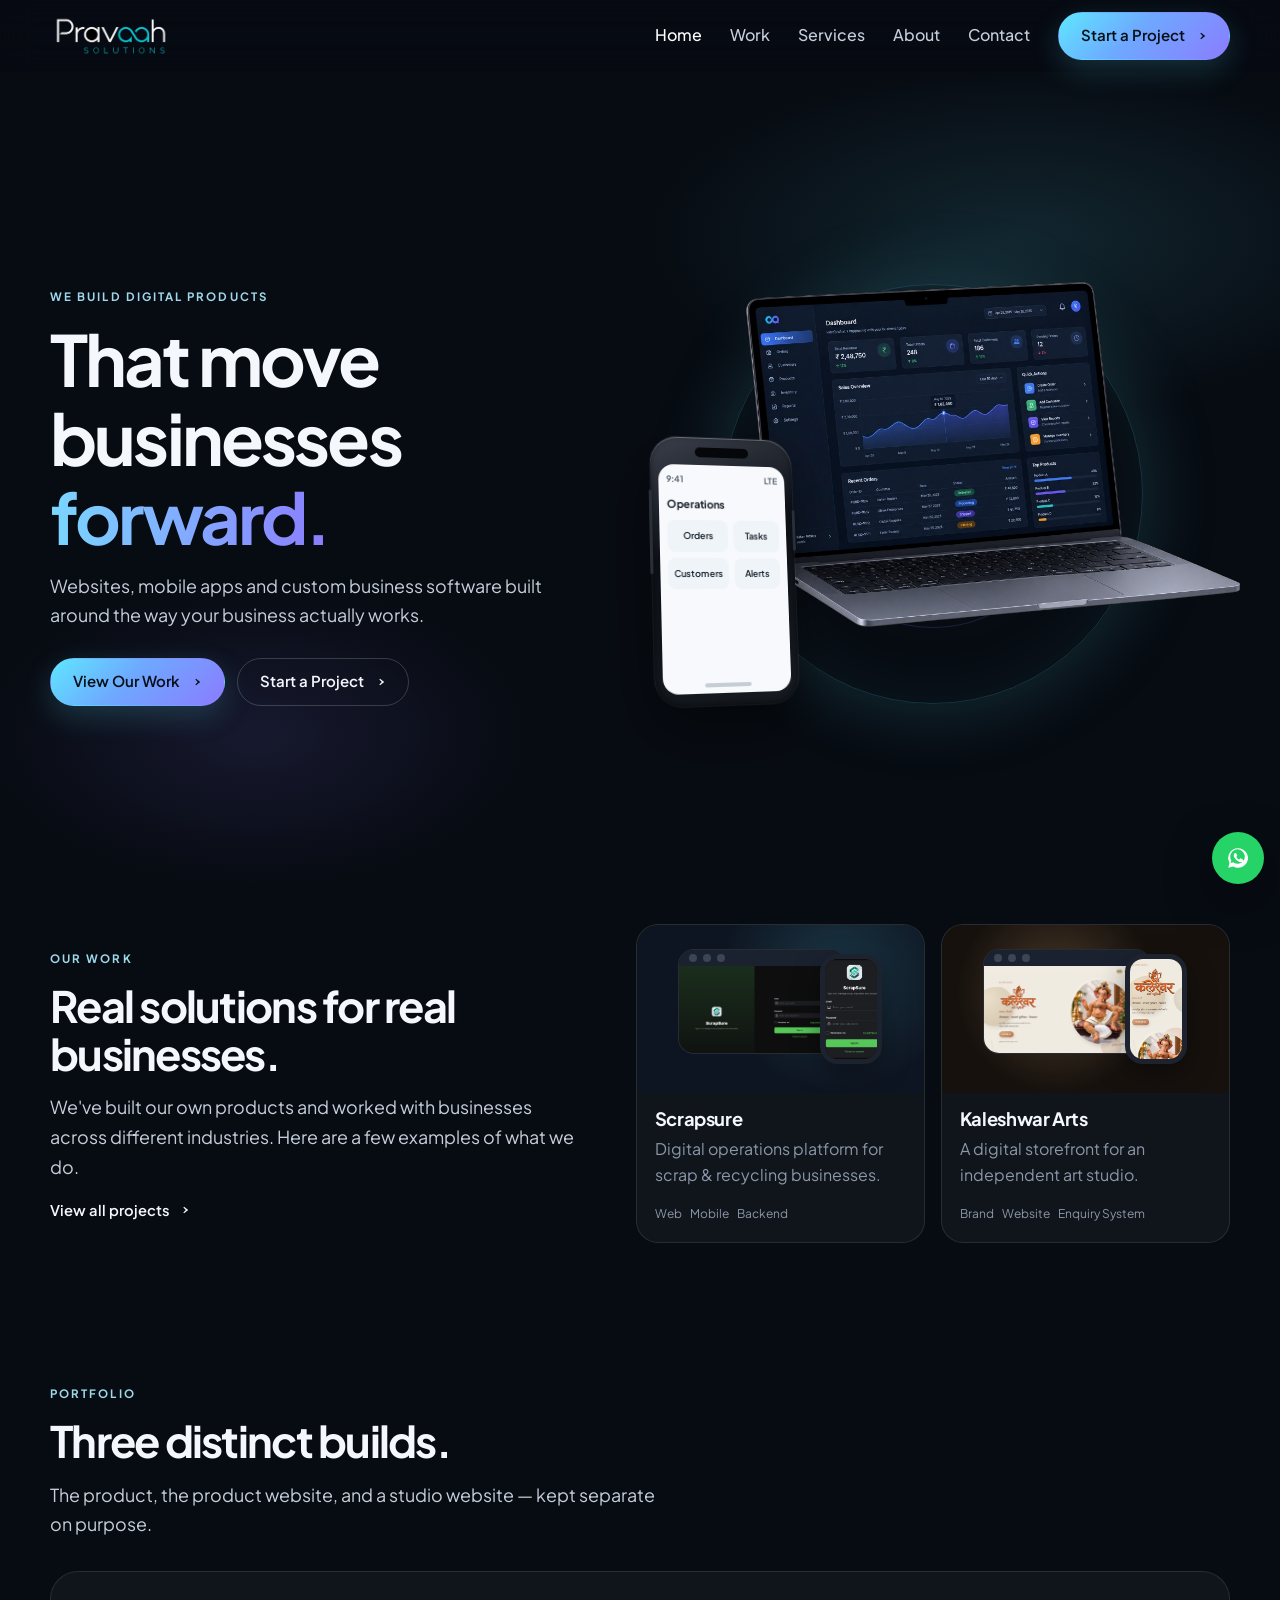
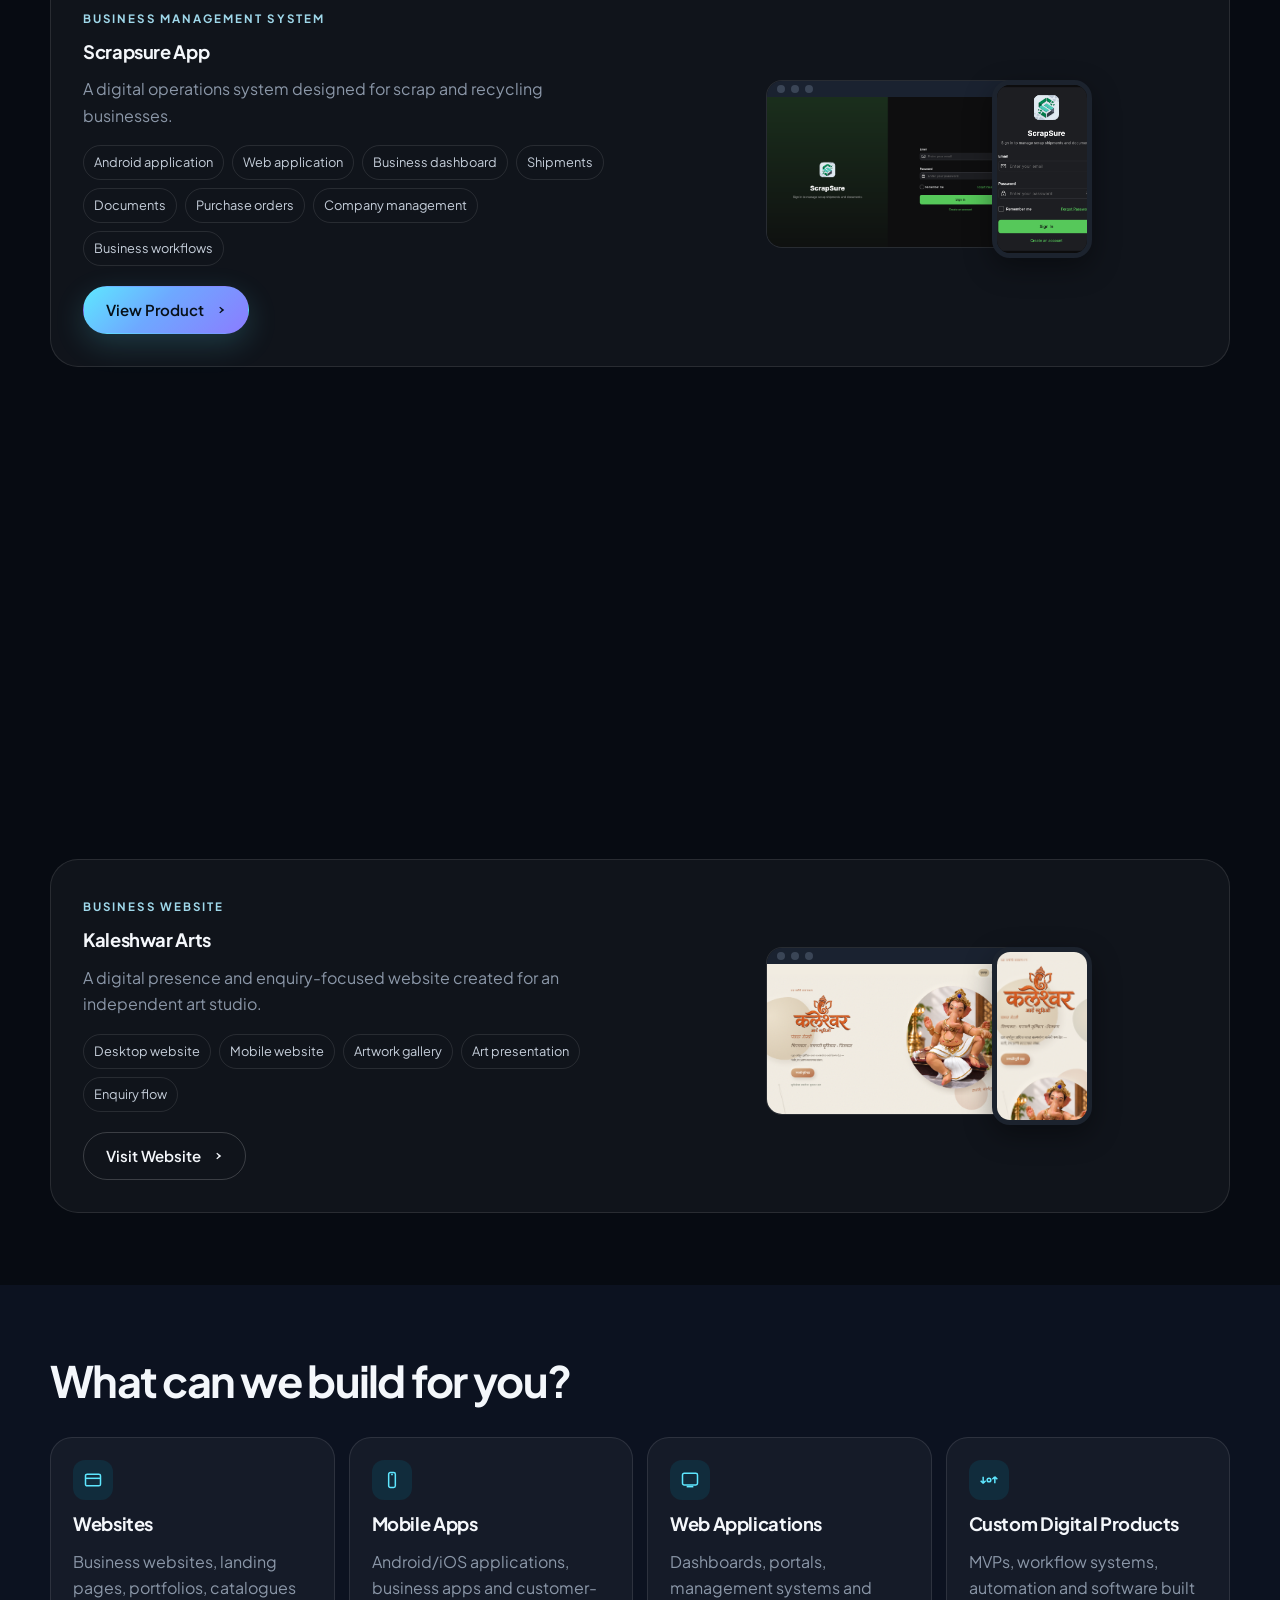
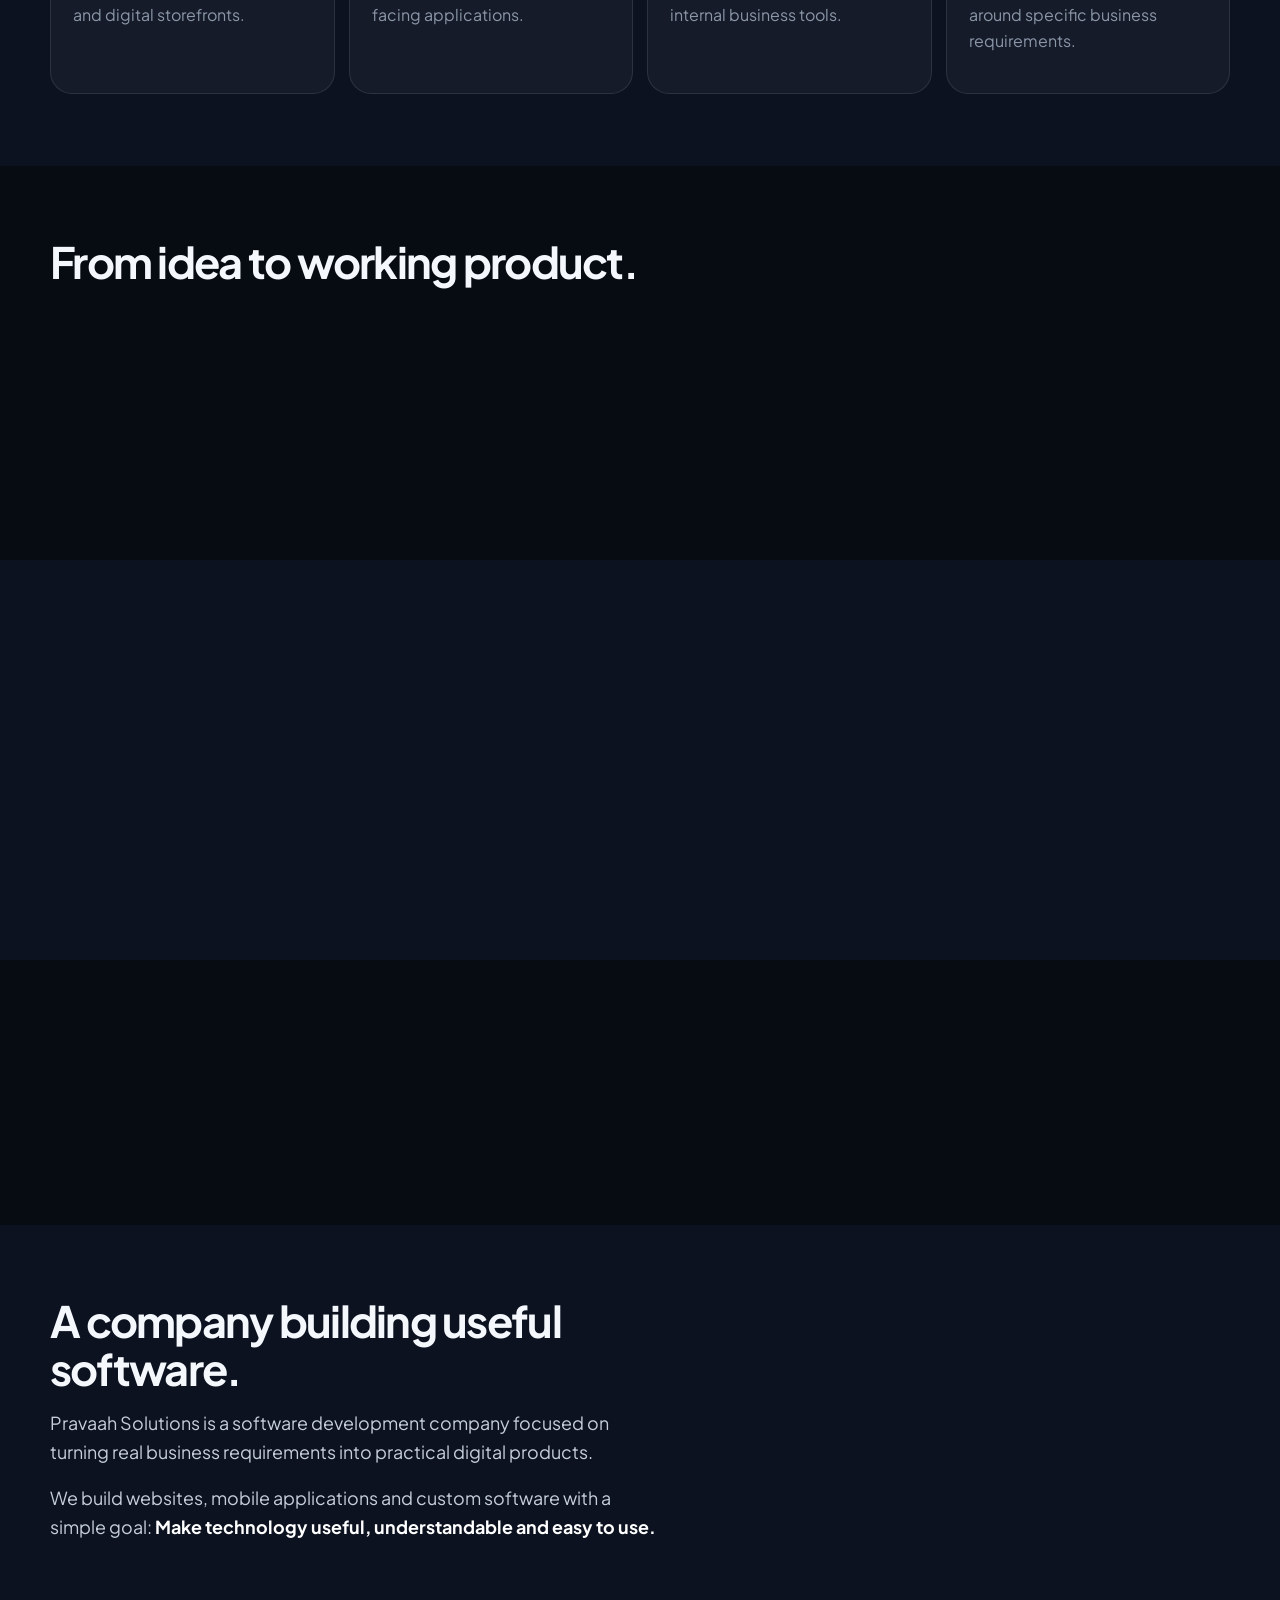
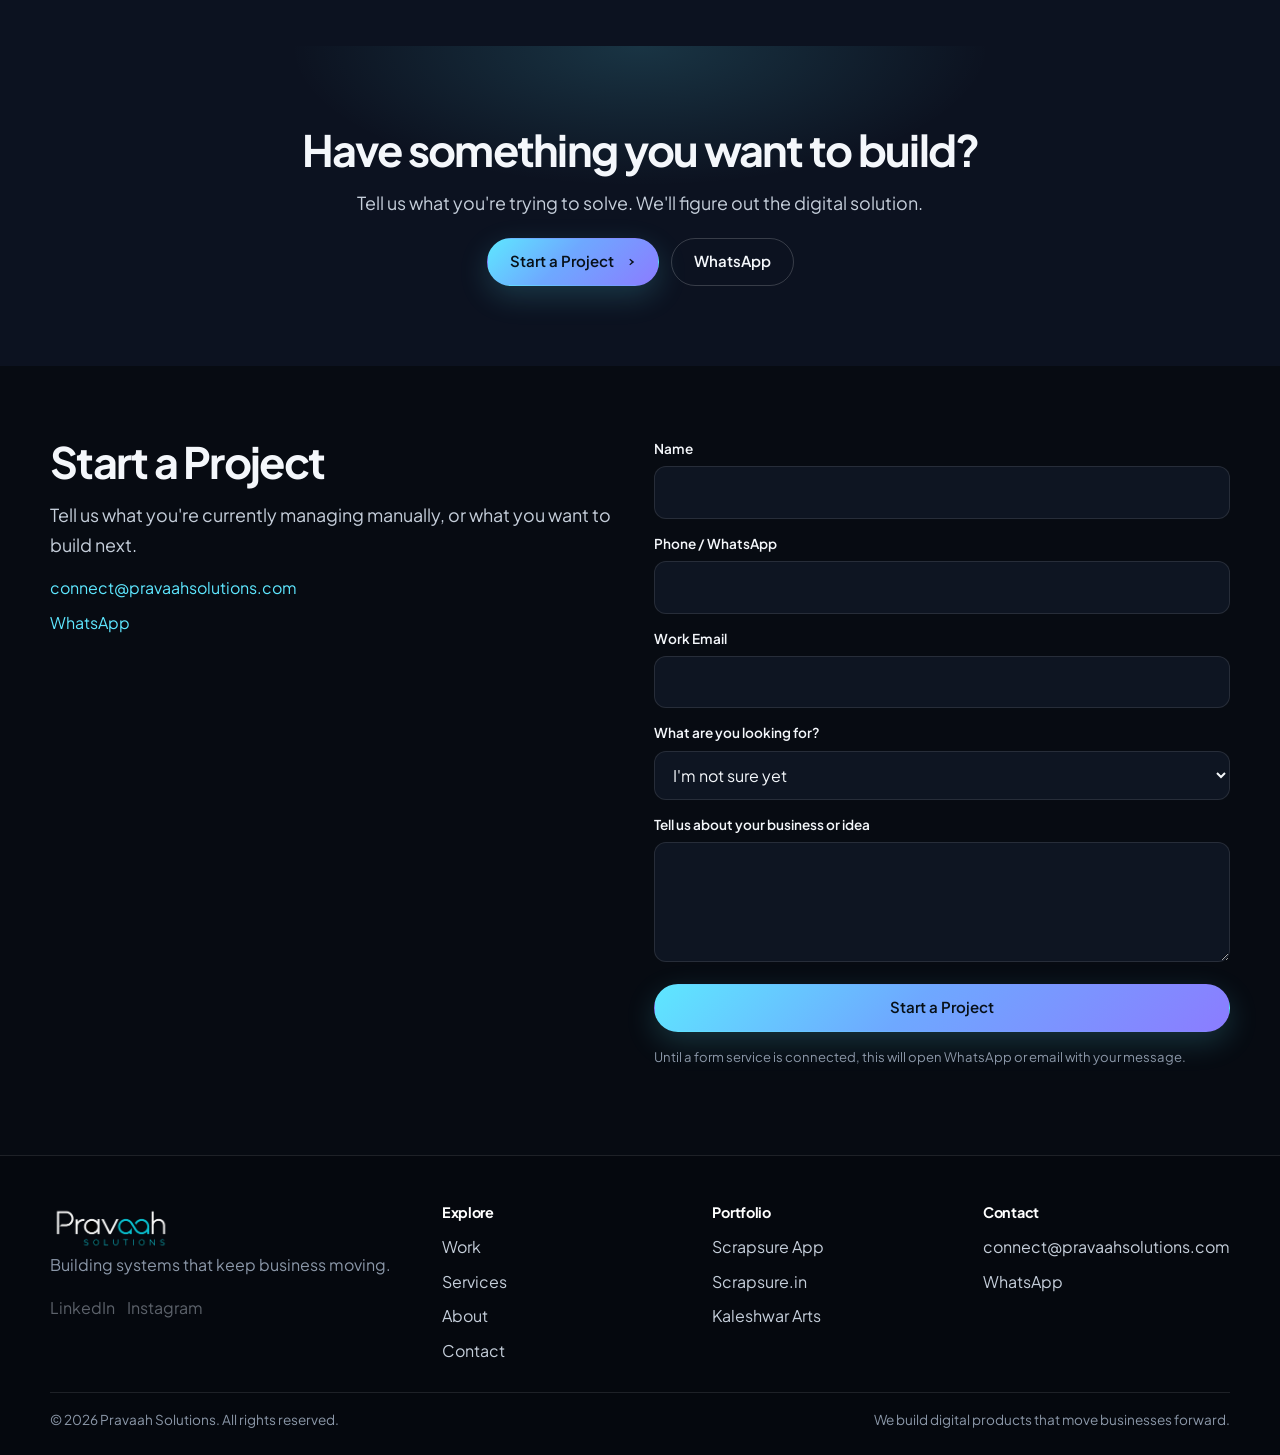
==== commit bd15e418: "Website design revampped" ====
--- a/index.html
+++ b/index.html
@@ -3,17 +3,18 @@
 <head>
   <meta charset="UTF-8" />
   <meta name="viewport" content="width=device-width, initial-scale=1" />
-  <title>Pravaah Solutions | Websites, Apps &amp; Digital Solutions for Businesses</title>
-  <meta name="description" content="Pravaah Solutions helps businesses digitize, automate and improve their workflows through professional websites, mobile apps and custom business applications." />
+  <title>Pravaah Solutions | Websites, Apps &amp; Custom Software</title>
+  <meta name="description" content="Pravaah Solutions builds websites, mobile apps and custom digital products that help businesses work better." />
   <link rel="canonical" href="https://pravaahsolutions.com/" />
-  <meta name="theme-color" content="#007a95" />
-  <meta property="og:title" content="Pravaah Solutions | Websites, Apps &amp; Digital Solutions for Businesses" />
-  <meta property="og:description" content="Pravaah Solutions helps businesses digitize, automate and improve their workflows through professional websites, mobile apps and custom business applications." />
+  <meta name="theme-color" content="#070b12" />
+  <meta property="og:title" content="Pravaah Solutions | Websites, Apps &amp; Custom Software" />
+  <meta property="og:description" content="Pravaah Solutions builds websites, mobile apps and custom digital products that help businesses work better." />
   <meta property="og:type" content="website" />
   <meta property="og:url" content="https://pravaahsolutions.com/" />
-  <meta property="og:image" content="assets/images/logo-mark.svg" />
+  <meta property="og:image" content="assets/images/logo.png" />
   <meta name="twitter:card" content="summary" />
-  <link rel="icon" href="assets/icons/favicon.svg" type="image/svg+xml" />
+  <link rel="icon" href="assets/icons/favicon.png" type="image/png" />
+  <link rel="apple-touch-icon" href="assets/images/logo.png" />
   <link rel="preconnect" href="https://fonts.googleapis.com" />
   <link rel="preconnect" href="https://fonts.gstatic.com" crossorigin />
   <link href="https://fonts.googleapis.com/css2?family=Plus+Jakarta+Sans:wght@400;500;600;700&amp;display=swap" rel="stylesheet" />
@@ -25,7 +26,7 @@
     "name": "Pravaah Solutions",
     "url": "https://pravaahsolutions.com/",
     "email": "connect@pravaahsolutions.com",
-    "description": "Pravaah Solutions helps businesses digitize, automate and improve their workflows through professional websites, mobile apps and custom business applications."
+    "description": "Pravaah Solutions builds websites, mobile apps and custom digital products that help businesses work better."
   }
   </script>
 </head>
@@ -35,7 +36,7 @@
   <header class="site-header" id="site-header">
     <nav class="nav wrap" aria-label="Primary">
       <a class="logo" href="index.html">
-        <img src="assets/images/logo.svg" alt="Pravaah Solutions" width="196" height="40" />
+        <img src="assets/images/logo.png" alt="Pravaah Solutions" width="220" height="56" />
       </a>
       <button class="menu-toggle" type="button" id="menu-toggle" aria-expanded="false" aria-controls="nav-panel" aria-label="Open menu">
         <span class="menu-toggle-bars" aria-hidden="true"></span>
@@ -43,13 +44,13 @@
       <div class="nav-backdrop" id="nav-backdrop" hidden></div>
       <div class="nav-panel" id="nav-panel">
         <ul class="nav-links">
+          <li><a href="index.html" aria-current="page">Home</a></li>
+          <li><a href="#work">Work</a></li>
           <li><a href="#services">Services</a></li>
-          <li><a href="#how-it-works">How It Works</a></li>
-          <li><a href="#projects">Projects</a></li>
           <li><a href="#about">About</a></li>
           <li><a href="#contact">Contact</a></li>
         </ul>
-        <a class="btn btn-primary nav-cta" href="#contact">Tell Us About Your Project</a>
+        <a class="btn btn-primary nav-cta" href="#contact">Start a Project <svg class="icon-arrow" viewBox="0 0 16 16" aria-hidden="true"><path fill="currentColor" d="M3 8h8.2L8.4 5.2l.8-.8L14 8l-4.8 3.6-.8-.8L11.2 8H3z"/></svg></a>
       </div>
     </nav>
   </header>
@@ -59,343 +60,311 @@
       <div class="hero-bg" aria-hidden="true"></div>
       <div class="wrap hero-grid">
         <div class="hero-copy reveal-up">
-          <p class="eyebrow">You explain the problem. We figure out the technology.</p>
-          <h1 id="hero-heading">Turn Your Business Problems Into Simple Digital Solutions</h1>
+          <p class="eyebrow">We build digital products</p>
+          <h1 id="hero-heading">That move businesses <span class="gradient-text">forward.</span></h1>
           <p class="lede">Websites, mobile apps and custom business software built around the way your business actually works.</p>
           <div class="actions">
-            <a class="btn btn-primary" href="#contact">
-              Tell Us About Your Project
+            <a class="btn btn-primary" href="#work">
+              View Our Work
               <svg class="icon-arrow" viewBox="0 0 16 16" aria-hidden="true"><path fill="currentColor" d="M3 8h8.2L8.4 5.2l.8-.8L14 8l-4.8 3.6-.8-.8L11.2 8H3z"/></svg>
             </a>
-            <a class="btn btn-whatsapp js-whatsapp" href="#contact">WhatsApp Us</a>
-          </div>
-          <p class="trust-note">No technical knowledge required. Tell us what you need in simple words.</p>
-        </div>
-
-        <div class="hero-visual reveal scale-in" aria-hidden="true">
-          <div class="transform-board">
-            <div class="transform-col messy">
-              <p class="transform-label">Today</p>
-              <article class="mini-card delay-a">WhatsApp threads</article>
-              <article class="mini-card delay-b">Excel versions</article>
-              <article class="mini-card delay-c">Paper files</article>
-              <article class="mini-card delay-d">Missed follow-ups</article>
-            </div>
-            <div class="transform-flow">
-              <span class="flow-dot"></span>
-              <span class="flow-line"></span>
-              <span class="flow-dot"></span>
-            </div>
-            <div class="transform-col clean">
-              <p class="transform-label">With Pravaah</p>
-              <div class="app-card">
-                <div class="app-card-top">
-                  <span>Business workflow</span>
-                  <span class="live-dot"></span>
+            <a class="btn btn-ghost" href="#contact">
+              Start a Project
+              <svg class="icon-arrow" viewBox="0 0 16 16" aria-hidden="true"><path fill="currentColor" d="M3 8h8.2L8.4 5.2l.8-.8L14 8l-4.8 3.6-.8-.8L11.2 8H3z"/></svg>
+            </a>
+          </div>
+        </div>
+
+        <div class="stage reveal scale-in" aria-hidden="true">
+          <span class="orbit"></span>
+          <div class="device-cluster">
+            <div class="laptop-photo">
+              <img src="assets/images/hero-laptop.png" alt="Generic business dashboard on a laptop" width="1200" height="800" />
+            </div>
+            <div class="phone">
+              <span class="phone-side left"></span>
+              <span class="phone-side right"></span>
+              <div class="phone-bezel">
+                <span class="phone-island"></span>
+                <div class="phone-screen">
+                  <div class="status-bar"><span>9:41</span><span>LTE</span></div>
+                  <div class="app-head">Operations</div>
+                  <div class="app-grid">
+                    <div class="app-tile">Orders</div>
+                    <div class="app-tile">Tasks</div>
+                    <div class="app-tile">Customers</div>
+                    <div class="app-tile">Alerts</div>
+                  </div>
+                  <span class="home-ind"></span>
                 </div>
-                <div class="app-rows">
-                  <span></span><span></span><span></span>
+              </div>
+            </div>
+          </div>
+        </div>
+      </div>
+    </section>
+
+    <section class="work-teaser" aria-labelledby="teaser-heading">
+      <div class="wrap work-teaser-grid">
+        <div class="reveal-up">
+          <p class="eyebrow">Our work</p>
+          <h2 id="teaser-heading">Real solutions for real businesses.</h2>
+          <p class="lede">We've built our own products and worked with businesses across different industries. Here are a few examples of what we do.</p>
+          <a class="text-link" href="#work">View all projects <svg class="icon-arrow" viewBox="0 0 16 16" aria-hidden="true"><path fill="currentColor" d="M3 8h8.2L8.4 5.2l.8-.8L14 8l-4.8 3.6-.8-.8L11.2 8H3z"/></svg></a>
+        </div>
+        <div class="featured-grid">
+          <a class="feature-card reveal-up" href="#scrapsure-app">
+            <div class="feature-preview">
+              <div class="project-shots is-compact">
+                <div class="browser-frame">
+                  <div class="browser-bar" aria-hidden="true"><i></i><i></i><i></i></div>
+                  <img class="mini-screen" src="assets/screenshots/scrapsure-app-desktop.png" alt="" loading="lazy" />
                 </div>
-                <p>One place for people, work and records.</p>
+                <figure class="device">
+                  <img class="mini-screen" src="assets/screenshots/scrapsure-app-mobile.png" alt="" loading="lazy" />
+                </figure>
               </div>
             </div>
-          </div>
-        </div>
-      </div>
-    </section>
-
-    <section id="problem" class="section" aria-labelledby="problem-heading">
+            <div class="feature-copy">
+              <h3>Scrapsure</h3>
+              <p>Digital operations platform for scrap &amp; recycling businesses.</p>
+              <ul class="tags"><li>Web</li><li>Mobile</li><li>Backend</li></ul>
+            </div>
+          </a>
+          <a class="feature-card reveal-up" href="#kaleshwar">
+            <div class="feature-preview arts">
+              <div class="project-shots is-compact">
+                <div class="browser-frame">
+                  <div class="browser-bar" aria-hidden="true"><i></i><i></i><i></i></div>
+                  <img class="mini-screen" src="assets/screenshots/kaleshwar-desktop.png" alt="" loading="lazy" />
+                </div>
+                <figure class="device">
+                  <img class="mini-screen" src="assets/screenshots/kaleshwar-mobile.png" alt="" loading="lazy" />
+                </figure>
+              </div>
+            </div>
+            <div class="feature-copy">
+              <h3>Kaleshwar Arts</h3>
+              <p>A digital storefront for an independent art studio.</p>
+              <ul class="tags"><li>Brand</li><li>Website</li><li>Enquiry System</li></ul>
+            </div>
+          </a>
+        </div>
+      </div>
+    </section>
+
+    <section id="work" class="section" aria-labelledby="work-heading">
       <div class="wrap">
         <header class="section-head reveal-up">
-          <h2 id="problem-heading">Is Your Business Still Running On...</h2>
-        </header>
-        <div class="problem-grid">
-          <article class="problem-card reveal-up">
-            <span class="icon-bubble" aria-hidden="true">
-              <svg viewBox="0 0 24 24" fill="currentColor"><path d="M12 3a9 9 0 0 0-7.8 13.5L3 21l4.7-1.2A9 9 0 1 0 12 3zm.1 14.4c-1.5 0-2.9-.4-4.1-1.2l-.3-.2-2.5.7.7-2.4-.2-.3A6.7 6.7 0 1 1 12.1 17.4z"/></svg>
-            </span>
-            <h3>WhatsApp</h3>
-            <p>Important information gets buried inside conversations.</p>
-          </article>
-          <article class="problem-card reveal-up">
-            <span class="icon-bubble" aria-hidden="true">
-              <svg viewBox="0 0 24 24" fill="none" stroke="currentColor" stroke-width="1.8"><rect x="4" y="5" width="16" height="14" rx="2"/><path d="M4 10h16M4 14h16M10 5v14"/></svg>
-            </span>
-            <h3>Excel</h3>
-            <p>Data is spread across files and versions.</p>
-          </article>
-          <article class="problem-card reveal-up">
-            <span class="icon-bubble" aria-hidden="true">
-              <svg viewBox="0 0 24 24" fill="none" stroke="currentColor" stroke-width="1.8"><path d="M7 4.5h8l3 3V19a1.5 1.5 0 0 1-1.5 1.5h-9.5A1.5 1.5 0 0 1 5.5 19V6A1.5 1.5 0 0 1 7 4.5z"/><path d="M9 12h6M9 15.5h4"/></svg>
-            </span>
-            <h3>Paperwork</h3>
-            <p>Documents are difficult to track and retrieve.</p>
-          </article>
-          <article class="problem-card reveal-up">
-            <span class="icon-bubble" aria-hidden="true">
-              <svg viewBox="0 0 24 24" fill="none" stroke="currentColor" stroke-width="1.8"><circle cx="12" cy="8" r="3"/><path d="M5 19c.7-3.2 3.2-5 7-5s6.3 1.8 7 5"/><path d="M16 8h4M18 6v4"/></svg>
-            </span>
-            <h3>Manual follow-ups</h3>
-            <p>People spend the day chasing updates instead of doing the work.</p>
-          </article>
-          <article class="problem-card reveal-up">
-            <span class="icon-bubble" aria-hidden="true">
-              <svg viewBox="0 0 24 24" fill="none" stroke="currentColor" stroke-width="1.8"><rect x="4" y="4" width="7" height="7" rx="1.5"/><rect x="13" y="4" width="7" height="7" rx="1.5"/><rect x="4" y="13" width="7" height="7" rx="1.5"/><path d="M16.5 13.5v6M13.5 16.5h6"/></svg>
-            </span>
-            <h3>Repeated data entry</h3>
-            <p>The same details are typed again and again.</p>
-          </article>
-          <article class="problem-card reveal-up">
-            <span class="icon-bubble" aria-hidden="true">
-              <svg viewBox="0 0 24 24" fill="none" stroke="currentColor" stroke-width="1.8"><circle cx="7" cy="7" r="2.2"/><circle cx="17" cy="7" r="2.2"/><circle cx="7" cy="17" r="2.2"/><circle cx="17" cy="17" r="2.2"/><path d="M9.2 7h5.6M7 9.2v5.6M17 9.2v5.6"/></svg>
-            </span>
-            <h3>Disconnected systems</h3>
-            <p>Tools do not talk to each other, so nothing feels complete.</p>
-          </article>
-        </div>
-        <p class="bridge-line reveal-up">We can help turn that into a simple digital workflow.</p>
+          <p class="eyebrow">Portfolio</p>
+          <h2 id="work-heading">Three distinct builds.</h2>
+          <p class="lede">The product, the product website, and a studio website — kept separate on purpose.</p>
+        </header>
+
+        <article class="project-feature reveal" id="scrapsure-app">
+          <div class="project-copy">
+            <p class="eyebrow">Business Management System</p>
+            <h3>Scrapsure App</h3>
+            <p>A digital operations system designed for scrap and recycling businesses.</p>
+            <ul class="feature-chips">
+              <li>Android application</li>
+              <li>Web application</li>
+              <li>Business dashboard</li>
+              <li>Shipments</li>
+              <li>Documents</li>
+              <li>Purchase orders</li>
+              <li>Company management</li>
+              <li>Business workflows</li>
+            </ul>
+            <a class="btn btn-primary" href="https://app.scrapsure.in" target="_blank" rel="noopener noreferrer">View Product <svg class="icon-arrow" viewBox="0 0 16 16" aria-hidden="true"><path fill="currentColor" d="M3 8h8.2L8.4 5.2l.8-.8L14 8l-4.8 3.6-.8-.8L11.2 8H3z"/></svg></a>
+          </div>
+          <div class="project-shots">
+            <div class="browser-frame">
+              <div class="browser-bar" aria-hidden="true"><i></i><i></i><i></i></div>
+              <img src="assets/screenshots/scrapsure-app-desktop.png" alt="Scrapsure app login screen on desktop" width="1440" height="900" loading="lazy" />
+            </div>
+            <figure class="device">
+              <img src="assets/screenshots/scrapsure-app-mobile.png" alt="Scrapsure app login screen on mobile" width="390" height="844" loading="lazy" />
+            </figure>
+          </div>
+        </article>
+
+        <article class="project-feature is-reverse reveal" id="scrapsure-site">
+          <div class="project-copy">
+            <p class="eyebrow">Product Website</p>
+            <h3>Scrapsure.in</h3>
+            <p>A product-focused website created to present Scrapsure and communicate its value to scrap and recycling businesses. This is the marketing site — not the application.</p>
+            <ul class="feature-chips">
+              <li>Desktop website</li>
+              <li>Mobile website</li>
+              <li>Product explanation</li>
+              <li>Features</li>
+              <li>Enquiry flow</li>
+            </ul>
+            <a class="btn btn-ghost" href="https://scrapsure.in" target="_blank" rel="noopener noreferrer">Visit Website <svg class="icon-arrow" viewBox="0 0 16 16" aria-hidden="true"><path fill="currentColor" d="M3 8h8.2L8.4 5.2l.8-.8L14 8l-4.8 3.6-.8-.8L11.2 8H3z"/></svg></a>
+          </div>
+          <div class="project-shots">
+            <div class="browser-frame">
+              <div class="browser-bar" aria-hidden="true"><i></i><i></i><i></i></div>
+              <img src="assets/screenshots/scrapsure-in-desktop.png" alt="Scrapsure.in desktop website" width="1440" height="900" loading="lazy" />
+            </div>
+            <figure class="device">
+              <img src="assets/screenshots/scrapsure-in-mobile.png" alt="Scrapsure.in mobile website" width="390" height="844" loading="lazy" />
+            </figure>
+          </div>
+        </article>
+
+        <article class="project-feature reveal" id="kaleshwar">
+          <div class="project-copy">
+            <p class="eyebrow">Business Website</p>
+            <h3>Kaleshwar Arts</h3>
+            <p>A digital presence and enquiry-focused website created for an independent art studio.</p>
+            <ul class="feature-chips">
+              <li>Desktop website</li>
+              <li>Mobile website</li>
+              <li>Artwork gallery</li>
+              <li>Art presentation</li>
+              <li>Enquiry flow</li>
+            </ul>
+            <a class="btn btn-ghost" href="https://www.kaleshwararts.in" target="_blank" rel="noopener noreferrer">Visit Website <svg class="icon-arrow" viewBox="0 0 16 16" aria-hidden="true"><path fill="currentColor" d="M3 8h8.2L8.4 5.2l.8-.8L14 8l-4.8 3.6-.8-.8L11.2 8H3z"/></svg></a>
+          </div>
+          <div class="project-shots">
+            <div class="browser-frame">
+              <div class="browser-bar" aria-hidden="true"><i></i><i></i><i></i></div>
+              <img src="assets/screenshots/kaleshwar-desktop.png" alt="Kaleshwar Arts desktop website" width="1440" height="900" loading="lazy" />
+            </div>
+            <figure class="device">
+              <img src="assets/screenshots/kaleshwar-mobile.png" alt="Kaleshwar Arts mobile website" width="390" height="844" loading="lazy" />
+            </figure>
+          </div>
+        </article>
       </div>
     </section>
 
     <section id="services" class="section section-soft" aria-labelledby="services-heading">
       <div class="wrap">
         <header class="section-head reveal-up">
-          <h2 id="services-heading">What We Build</h2>
-          <p class="lede">Practical digital tools for the way your team already works — not technology for its own sake.</p>
+          <h2 id="services-heading">What can we build for you?</h2>
         </header>
         <div class="service-grid">
           <article class="service-card reveal-up">
-            <span class="service-icon" aria-hidden="true">
-              <svg viewBox="0 0 24 24" fill="none" stroke="currentColor" stroke-width="1.8"><rect x="3" y="5" width="18" height="14" rx="2"/><path d="M3 10h18"/></svg>
-            </span>
-            <h3>Business Websites</h3>
-            <p>Professional websites that help businesses establish credibility and generate enquiries.</p>
-            <a class="text-link" href="#contact">Start with a website <svg class="icon-arrow" viewBox="0 0 16 16" aria-hidden="true"><path fill="currentColor" d="M3 8h8.2L8.4 5.2l.8-.8L14 8l-4.8 3.6-.8-.8L11.2 8H3z"/></svg></a>
+            <span class="service-icon" aria-hidden="true"><svg viewBox="0 0 24 24" fill="none" stroke="currentColor" stroke-width="1.8"><rect x="3" y="5" width="18" height="14" rx="2"/><path d="M3 10h18"/></svg></span>
+            <h3>Websites</h3>
+            <p>Business websites, landing pages, portfolios, catalogues and digital storefronts.</p>
           </article>
           <article class="service-card reveal-up">
-            <span class="service-icon" aria-hidden="true">
-              <svg viewBox="0 0 24 24" fill="none" stroke="currentColor" stroke-width="1.8"><rect x="4" y="4" width="16" height="16" rx="3"/><path d="M8 9h8M8 13h5"/></svg>
-            </span>
-            <h3>Business Applications</h3>
-            <p>Custom applications designed around actual business workflows.</p>
-            <a class="text-link" href="#contact">Describe your workflow <svg class="icon-arrow" viewBox="0 0 16 16" aria-hidden="true"><path fill="currentColor" d="M3 8h8.2L8.4 5.2l.8-.8L14 8l-4.8 3.6-.8-.8L11.2 8H3z"/></svg></a>
+            <span class="service-icon" aria-hidden="true"><svg viewBox="0 0 24 24" fill="none" stroke="currentColor" stroke-width="1.8"><rect x="8" y="3" width="8" height="18" rx="2"/><path d="M11 5.5h2M12 18.5h.01"/></svg></span>
+            <h3>Mobile Apps</h3>
+            <p>Android/iOS applications, business apps and customer-facing applications.</p>
           </article>
           <article class="service-card reveal-up">
-            <span class="service-icon" aria-hidden="true">
-              <svg viewBox="0 0 24 24" fill="none" stroke="currentColor" stroke-width="1.8"><rect x="8" y="3" width="8" height="18" rx="2"/><path d="M11 5.5h2M12 18.5h.01"/></svg>
-            </span>
-            <h3>Mobile Apps</h3>
-            <p>Apps for customers, employees and internal operations.</p>
-            <a class="text-link" href="#contact">Talk about an app <svg class="icon-arrow" viewBox="0 0 16 16" aria-hidden="true"><path fill="currentColor" d="M3 8h8.2L8.4 5.2l.8-.8L14 8l-4.8 3.6-.8-.8L11.2 8H3z"/></svg></a>
+            <span class="service-icon" aria-hidden="true"><svg viewBox="0 0 24 24" fill="none" stroke="currentColor" stroke-width="1.8"><rect x="3" y="4" width="18" height="14" rx="2"/><path d="M8 20h8"/></svg></span>
+            <h3>Web Applications</h3>
+            <p>Dashboards, portals, management systems and internal business tools.</p>
           </article>
           <article class="service-card reveal-up">
-            <span class="service-icon" aria-hidden="true">
-              <svg viewBox="0 0 24 24" fill="none" stroke="currentColor" stroke-width="1.8"><path d="M5 16V8m0 8 3-3m-3 3-3-3M19 8v8m0-8-3 3m3-3 3 3"/><circle cx="12" cy="12" r="2.2"/></svg>
-            </span>
-            <h3>Automation</h3>
-            <p>Reduce repetitive manual work and connect disconnected processes.</p>
-            <a class="text-link" href="#contact">Simplify a process <svg class="icon-arrow" viewBox="0 0 16 16" aria-hidden="true"><path fill="currentColor" d="M3 8h8.2L8.4 5.2l.8-.8L14 8l-4.8 3.6-.8-.8L11.2 8H3z"/></svg></a>
-          </article>
-        </div>
-      </div>
-    </section>
-
-    <section id="no-tech" class="section" aria-labelledby="no-tech-heading">
+            <span class="service-icon" aria-hidden="true"><svg viewBox="0 0 24 24" fill="none" stroke="currentColor" stroke-width="1.8"><path d="M5 16V8m0 8 3-3m-3 3-3-3M19 8v8m0-8-3 3m3-3 3 3"/><circle cx="12" cy="12" r="2.2"/></svg></span>
+            <h3>Custom Digital Products</h3>
+            <p>MVPs, workflow systems, automation and software built around specific business requirements.</p>
+          </article>
+        </div>
+      </div>
+    </section>
+
+    <section id="process" class="section" aria-labelledby="process-heading">
       <div class="wrap">
         <header class="section-head reveal-up">
-          <h2 id="no-tech-heading">You Don't Need To Know What Technology You Need.</h2>
-          <p class="lede">Tell us what is happening in your business. We'll help identify what can be improved and what technology makes sense.</p>
+          <h2 id="process-heading">From idea to working product.</h2>
         </header>
         <ol class="process-flow">
           <li class="process-step reveal-up">
             <span class="process-num">01</span>
-            <h3>Your Problem</h3>
-            <p>Tell us what is difficult today.</p>
+            <h3>Understand</h3>
+            <p>Understand the business, users and problem.</p>
           </li>
           <li class="process-step reveal-up">
             <span class="process-num">02</span>
-            <h3>We Understand</h3>
-            <p>We listen to how your work actually happens.</p>
+            <h3>Plan</h3>
+            <p>Define features, workflows and technical approach.</p>
           </li>
           <li class="process-step reveal-up">
             <span class="process-num">03</span>
-            <h3>We Plan</h3>
-            <p>We suggest a simple path forward.</p>
+            <h3>Design</h3>
+            <p>Create a clear, usable product experience.</p>
           </li>
           <li class="process-step reveal-up">
             <span class="process-num">04</span>
-            <h3>We Build</h3>
-            <p>We turn the plan into a working solution.</p>
+            <h3>Build</h3>
+            <p>Develop the website, app or software.</p>
           </li>
           <li class="process-step reveal-up">
             <span class="process-num">05</span>
-            <h3>You Grow</h3>
-            <p>Your team spends less time chasing, more time working.</p>
+            <h3>Launch</h3>
+            <p>Deploy, test and get the product into the hands of users.</p>
           </li>
         </ol>
-      </div>
-    </section>
-
-    <section id="how-it-works" class="section section-soft" aria-labelledby="how-heading">
-      <div class="wrap">
-        <header class="section-head reveal-up">
-          <h2 id="how-heading">From Idea To Implementation</h2>
-          <p class="lede">Here is exactly what happens after you contact Pravaah Solutions.</p>
-        </header>
-        <ol class="steps-list">
-          <li class="step-card reveal-up">
-            <span>01</span>
-            <h3>Tell Us Your Problem</h3>
-            <p>Share what you want to improve, in your own words.</p>
-          </li>
-          <li class="step-card reveal-up">
-            <span>02</span>
-            <h3>We Understand Your Workflow</h3>
-            <p>We learn how your people, records and processes work today.</p>
-          </li>
-          <li class="step-card reveal-up">
-            <span>03</span>
-            <h3>We Plan The Right Solution</h3>
-            <p>You get a clear recommendation — not a pile of technical options.</p>
-          </li>
-          <li class="step-card reveal-up">
-            <span>04</span>
-            <h3>We Design &amp; Build</h3>
-            <p>We create the website, app or business system around your work.</p>
-          </li>
-          <li class="step-card reveal-up">
-            <span>05</span>
-            <h3>We Launch</h3>
-            <p>Your team starts using it with guidance, not guesswork.</p>
-          </li>
-          <li class="step-card reveal-up">
-            <span>06</span>
-            <h3>We Support &amp; Improve</h3>
-            <p>We stay with you as the business changes.</p>
-          </li>
-        </ol>
-      </div>
-    </section>
-
-    <section id="projects" class="section" aria-labelledby="projects-heading">
-      <div class="wrap">
-        <header class="section-head reveal-up">
-          <h2 id="projects-heading">Built To Solve Real Business Problems</h2>
-          <p class="lede">Real software, built around a real operational workflow.</p>
-        </header>
-        <article class="project-feature reveal">
-          <div class="project-copy">
-            <p class="eyebrow">Featured project</p>
-            <h3>Scrapsure</h3>
-            <p>A shipment and operations management application designed for recycling businesses.</p>
-            <ul class="feature-chips">
-              <li>Shipment management</li>
-              <li>Purchase orders</li>
-              <li>Document management</li>
-              <li>Operational workflows</li>
-              <li>Business data</li>
-            </ul>
-            <a class="btn btn-primary" href="scrapsure.html">View Project <svg class="icon-arrow" viewBox="0 0 16 16" aria-hidden="true"><path fill="currentColor" d="M3 8h8.2L8.4 5.2l.8-.8L14 8l-4.8 3.6-.8-.8L11.2 8H3z"/></svg></a>
-          </div>
-          <div class="project-media">
-            <figure class="device">
-              <!-- Replace the .svg file with scrapsure-overview.png when screenshots are ready -->
-              <img src="assets/screenshots/scrapsure-overview.svg" alt="Scrapsure overview showing purchase orders, shipments and documents" width="390" height="844" loading="lazy" />
-            </figure>
-            <figure class="device device-offset">
-              <!-- Replace the .svg file with scrapsure-shipments.png when screenshots are ready -->
-              <img src="assets/screenshots/scrapsure-shipments.svg" alt="Scrapsure shipments list with vehicle and purchase order details" width="390" height="844" loading="lazy" />
-            </figure>
-          </div>
-        </article>
       </div>
     </section>
 
     <section id="why" class="section section-soft" aria-labelledby="why-heading">
       <div class="wrap">
         <header class="section-head reveal-up">
-          <h2 id="why-heading">Why Businesses Choose Pravaah Solutions</h2>
+          <h2 id="why-heading">Built around your business.</h2>
         </header>
         <div class="value-grid">
           <article class="value-card reveal-up">
-            <h3>Business-First Thinking</h3>
-            <p>We start by understanding the business problem, not choosing technology first.</p>
+            <h3>Business-first thinking</h3>
+            <p>We understand the workflow before deciding the technology.</p>
           </article>
           <article class="value-card reveal-up">
-            <h3>Simple Communication</h3>
-            <p>No technical language required. We explain things clearly.</p>
+            <h3>One development partner</h3>
+            <p>From idea and design to development and deployment.</p>
           </article>
           <article class="value-card reveal-up">
-            <h3>Custom Solutions</h3>
-            <p>Your software is built around your workflow.</p>
+            <h3>Web + Mobile</h3>
+            <p>Build connected experiences across web and mobile.</p>
           </article>
           <article class="value-card reveal-up">
-            <h3>One Long-Term Partner</h3>
-            <p>From idea and development to maintenance and improvements.</p>
-          </article>
-          <article class="value-card reveal-up">
-            <h3>Practical Technology</h3>
-            <p>We focus on technology that actually helps your business.</p>
-          </article>
-        </div>
-      </div>
-    </section>
-
-    <section id="about" class="section" aria-labelledby="about-heading">
+            <h3>Practical development</h3>
+            <p>Focus on useful features, clean implementation and real business outcomes.</p>
+          </article>
+        </div>
+      </div>
+    </section>
+
+    <section id="tech" class="section" aria-labelledby="tech-heading">
+      <div class="wrap reveal-up">
+        <header class="section-head">
+          <h2 id="tech-heading">Built with modern technology.</h2>
+        </header>
+        <div class="tech-row">
+          <span class="tech-badge">Flutter</span>
+          <span class="tech-badge">NestJS</span>
+          <span class="tech-badge">TypeScript</span>
+          <span class="tech-badge">PostgreSQL</span>
+          <span class="tech-badge">Cloudflare</span>
+          <span class="tech-badge">REST APIs</span>
+        </div>
+      </div>
+    </section>
+
+    <section id="about" class="section section-soft" aria-labelledby="about-heading">
       <div class="wrap">
         <header class="section-head reveal-up">
-          <h2 id="about-heading">Meet The People Behind Pravaah Solutions</h2>
-          <p class="lede">A small founder-led company. You will always know who you are talking to.</p>
-        </header>
-        <div class="people-grid">
-          <article class="person-card reveal-up">
-            <div class="person-photo">
-              <img src="assets/images/ketan-mestry.jpg" alt="Ketan Mestry, co-founder of Pravaah Solutions" width="400" height="480" loading="lazy" data-optional-image />
-              <span class="avatar-fallback" aria-hidden="true">KM</span>
-            </div>
-            <h3>Ketan Mestry</h3>
-            <p class="role">Technology, product and development</p>
-            <p>Turns everyday business problems into practical digital systems that people can actually use.</p>
-          </article>
-          <article class="person-card reveal-up">
-            <div class="person-photo">
-              <img src="assets/images/gaurav-kothmire.jpg" alt="Gaurav Kothmire, co-founder of Pravaah Solutions" width="400" height="480" loading="lazy" data-optional-image />
-              <span class="avatar-fallback" aria-hidden="true">GK</span>
-            </div>
-            <h3>Gaurav Kothmire</h3>
-            <p class="role">Business development, sales and industry understanding</p>
-            <p>Listens to what the business needs and helps shape a solution that makes commercial sense.</p>
-          </article>
-        </div>
-      </div>
-    </section>
-
-    <section id="industries" class="section section-soft" aria-labelledby="industries-heading">
-      <div class="wrap reveal-up">
-        <header class="section-head">
-          <h2 id="industries-heading">We Build Around The Way Your Business Works</h2>
-          <p class="lede">We work with businesses across different industries. If your work is still living in chats, files and follow-ups, we can help.</p>
-        </header>
-        <ul class="industry-list">
-          <li>Manufacturing</li>
-          <li>Trading</li>
-          <li>Recycling</li>
-          <li>Logistics</li>
-          <li>Professional Services</li>
-          <li>Small &amp; Mid-Sized Businesses</li>
-          <li>Startups</li>
-        </ul>
-      </div>
-    </section>
-
-    <section id="cta" class="cta-band" aria-labelledby="cta-heading">
-      <div class="cta-shapes" aria-hidden="true"></div>
+          <h2 id="about-heading">A company building useful software.</h2>
+          <p class="lede">Pravaah Solutions is a software development company focused on turning real business requirements into practical digital products.</p>
+          <p class="lede">We build websites, mobile applications and custom software with a simple goal: <strong style="color:#fff">Make technology useful, understandable and easy to use.</strong></p>
+        </header>
+      </div>
+    </section>
+
+    <section class="cta-band" aria-labelledby="cta-heading">
       <div class="wrap cta-inner reveal-up">
-        <h2 id="cta-heading">Have A Project In Mind?</h2>
-        <p>You don't need a technical specification. Just tell us what you want to improve.</p>
+        <h2 id="cta-heading">Have something you want to build?</h2>
+        <p class="lede">Tell us what you're trying to solve. We'll figure out the digital solution.</p>
         <div class="actions">
-          <a class="btn btn-light" href="#contact">Tell Us About Your Project</a>
-          <a class="btn btn-ghost js-whatsapp" href="#contact">WhatsApp Us</a>
+          <a class="btn btn-primary" href="#contact">Start a Project <svg class="icon-arrow" viewBox="0 0 16 16" aria-hidden="true"><path fill="currentColor" d="M3 8h8.2L8.4 5.2l.8-.8L14 8l-4.8 3.6-.8-.8L11.2 8H3z"/></svg></a>
+          <a class="btn btn-ghost js-whatsapp" href="#contact">WhatsApp</a>
         </div>
       </div>
     </section>
@@ -403,51 +372,52 @@
     <section id="contact" class="section" aria-labelledby="contact-heading">
       <div class="wrap contact-grid">
         <div class="reveal-up">
-          <h2 id="contact-heading">Start The Conversation</h2>
-          <p class="lede">Tell us what is difficult today. We will come back with a clear next step.</p>
+          <h2 id="contact-heading">Start a Project</h2>
+          <p class="lede">Tell us what you're currently managing manually, or what you want to build next.</p>
           <ul class="contact-points">
             <li><a class="js-email" href="mailto:connect@pravaahsolutions.com">connect@pravaahsolutions.com</a></li>
-            <li><a class="js-whatsapp" href="#contact">WhatsApp Us</a></li>
+            <li><a class="js-whatsapp" href="#contact">WhatsApp</a></li>
           </ul>
         </div>
         <div class="reveal-up">
-        <form class="contact-form" id="contact-form" novalidate>
-          <input class="hp" type="text" name="_honey" tabindex="-1" autocomplete="off" aria-hidden="true" />
-          <div class="field">
-            <label for="name">Name</label>
-            <input id="name" name="name" autocomplete="name" required />
-            <span class="error-text">Please enter your name.</span>
-          </div>
-          <div class="field">
-            <label for="phone">Phone / WhatsApp</label>
-            <input id="phone" name="phone" type="tel" autocomplete="tel" required />
-            <span class="error-text">Please enter a phone or WhatsApp number.</span>
-          </div>
-          <div class="field">
-            <label for="email">Email</label>
-            <input id="email" name="email" type="email" autocomplete="email" required />
-            <span class="error-text">Please enter a valid email.</span>
-          </div>
-          <div class="field">
-            <label for="need">What do you need?</label>
-            <select id="need" name="need">
-              <option value="">I'm not sure yet</option>
-              <option>I need a website</option>
-              <option>I need a mobile app</option>
-              <option>I need a business application</option>
-              <option>I want to automate a process</option>
-              <option>I have a business idea</option>
-            </select>
-          </div>
-          <div class="field">
-            <label for="details">Tell us about your business or idea</label>
-            <textarea id="details" name="details" required></textarea>
-            <span class="error-text">Please tell us a little about what you need.</span>
-          </div>
-          <button class="btn btn-primary" type="submit">Start The Conversation</button>
-          <p class="form-hint">Until a form service is connected, this will open WhatsApp or email with your message.</p>
-        </form>
-        <div id="form-status" class="form-status" role="status" aria-live="polite"></div>
+          <form class="contact-form" id="contact-form" novalidate>
+            <input class="hp" type="text" name="_honey" tabindex="-1" autocomplete="off" aria-hidden="true" />
+            <div class="field">
+              <label for="name">Name</label>
+              <input id="name" name="name" autocomplete="name" required />
+              <span class="error-text">Please enter your name.</span>
+            </div>
+            <div class="field">
+              <label for="phone">Phone / WhatsApp</label>
+              <input id="phone" name="phone" type="tel" autocomplete="tel" required />
+              <span class="error-text">Please enter a phone or WhatsApp number.</span>
+            </div>
+            <div class="field">
+              <label for="email">Work Email</label>
+              <input id="email" name="email" type="email" autocomplete="email" required />
+              <span class="error-text">Please enter a valid email.</span>
+            </div>
+            <div class="field">
+              <label for="need">What are you looking for?</label>
+              <select id="need" name="need">
+                <option value="">I'm not sure yet</option>
+                <option>New Business Website</option>
+                <option>Website Redesign</option>
+                <option>Mobile App</option>
+                <option>Custom Software</option>
+                <option>Scrapsure</option>
+                <option>Not Sure Yet</option>
+              </select>
+            </div>
+            <div class="field">
+              <label for="details">Tell us about your business or idea</label>
+              <textarea id="details" name="details" required></textarea>
+              <span class="error-text">Please tell us a little about what you need.</span>
+            </div>
+            <button class="btn btn-primary" type="submit">Start a Project</button>
+            <p class="form-hint">Until a form service is connected, this will open WhatsApp or email with your message.</p>
+          </form>
+          <div id="form-status" class="form-status" role="status" aria-live="polite"></div>
         </div>
       </div>
     </section>
@@ -457,9 +427,9 @@
     <div class="wrap footer-grid">
       <div>
         <a class="logo" href="index.html">
-          <img src="assets/images/logo-light.svg" alt="Pravaah Solutions" width="196" height="40" />
+          <img src="assets/images/logo.png" alt="Pravaah Solutions" width="220" height="56" />
         </a>
-        <p class="footer-blurb">We help businesses digitize, automate and improve their workflows through websites, mobile apps and custom business applications.</p>
+        <p class="footer-blurb">Building systems that keep business moving.</p>
         <div class="socials">
           <a class="js-social-linkedin is-placeholder" href="#" aria-label="LinkedIn (coming soon)">LinkedIn</a>
           <a class="js-social-instagram is-placeholder" href="#" aria-label="Instagram (coming soon)">Instagram</a>
@@ -468,20 +438,18 @@
       <div>
         <h3>Explore</h3>
         <ul class="footer-links">
+          <li><a href="#work">Work</a></li>
           <li><a href="#services">Services</a></li>
-          <li><a href="#how-it-works">How It Works</a></li>
-          <li><a href="#projects">Projects</a></li>
           <li><a href="#about">About</a></li>
           <li><a href="#contact">Contact</a></li>
         </ul>
       </div>
       <div>
-        <h3>Services</h3>
+        <h3>Portfolio</h3>
         <ul class="footer-links">
-          <li><a href="#services">Business Websites</a></li>
-          <li><a href="#services">Business Applications</a></li>
-          <li><a href="#services">Mobile Apps</a></li>
-          <li><a href="#services">Automation</a></li>
+          <li><a href="https://app.scrapsure.in" target="_blank" rel="noopener noreferrer">Scrapsure App</a></li>
+          <li><a href="https://scrapsure.in" target="_blank" rel="noopener noreferrer">Scrapsure.in</a></li>
+          <li><a href="https://www.kaleshwararts.in" target="_blank" rel="noopener noreferrer">Kaleshwar Arts</a></li>
         </ul>
       </div>
       <div>
@@ -495,7 +463,7 @@
     </div>
     <div class="wrap legal">
       <span class="js-copyright">© 2026 Pravaah Solutions. All rights reserved.</span>
-      <span>You explain your business problem. We figure out the technology.</span>
+      <span>We build digital products that move businesses forward.</span>
     </div>
   </footer>
 
@@ -503,6 +471,22 @@
     <svg viewBox="0 0 24 24" aria-hidden="true" fill="currentColor"><path d="M12 3a9 9 0 0 0-7.8 13.5L3 21l4.7-1.2A9 9 0 1 0 12 3zm.1 14.4c-1.5 0-2.9-.4-4.1-1.2l-.3-.2-2.5.7.7-2.4-.2-.3A6.7 6.7 0 1 1 12.1 17.4zm3.8-4.4c-.2-.1-1.2-.6-1.4-.7-.2-.1-.3-.1-.5.1l-.7.8c-.1.2-.3.2-.5.1-.9-.4-1.7-1.1-2.2-2-.2-.3 0-.4.1-.6l.4-.5c.1-.1.1-.3.1-.4s0-.3-.1-.4l-.7-1.6c-.2-.4-.4-.4-.5-.4h-.4c-.2 0-.4.1-.6.3-.2.2-.8.8-.8 1.9s.8 2.2.9 2.3c.2.3 1.6 2.6 4 3.5 1.6.6 2 .5 2.4.4.4-.1 1.2-.5 1.4-1 .2-.5.2-.9.1-1 0-.1-.2-.2-.4-.3z"/></svg>
   </a>
 
+  <div class="wa-modal" id="wa-modal" hidden>
+    <div class="wa-modal-backdrop" data-wa-close></div>
+    <div class="wa-modal-panel" role="dialog" aria-modal="true" aria-labelledby="wa-modal-title">
+      <button type="button" class="wa-modal-close" data-wa-close aria-label="Close">×</button>
+      <p class="eyebrow">WhatsApp</p>
+      <h2 id="wa-modal-title">What are you looking to build?</h2>
+      <p>Choose an option and we’ll open WhatsApp with a message already filled in.</p>
+      <div class="wa-choices">
+        <button type="button" data-wa-intent="app">App</button>
+        <button type="button" data-wa-intent="website">Website</button>
+        <button type="button" data-wa-intent="webapp">Web app</button>
+        <button type="button" data-wa-intent="custom">Custom</button>
+      </div>
+    </div>
+  </div>
+
   <script src="js/script.js"></script>
 </body>
 </html>
--- a/css/style.css
+++ b/css/style.css
@@ -1,46 +1,42 @@
-/* =========================================================
-   Pravaah Solutions — design tokens
-   Change this :root block to retheme the entire website.
-   Brand reference: teal #007a95 and navy #17202a
-   ========================================================= */
 :root {
   --color-primary: #007a95;
-  --color-primary-dark: #005f75;
-  --color-primary-light: #e8f5f8;
-  --color-secondary: #17202a;
-  --color-accent: #0e9bb8;
-
-  --color-background: #fbfcfd;
-  --color-background-soft: #f3f6f8;
-  --color-surface: #ffffff;
-
-  --color-text: #17202a;
-  --color-text-secondary: #3d4a55;
-  --color-text-muted: #5c6975;
-
-  --color-border: #e4eaee;
-  --color-whatsapp: #128c7e;
-  --color-error: #b42318;
-  --color-success: #146c43;
-  --color-success-bg: #e8f6ee;
-
-  --shadow-sm: 0 4px 12px rgba(23, 32, 42, 0.04);
-  --shadow-md: 0 12px 32px rgba(23, 32, 42, 0.08);
-  --shadow-lg: 0 24px 56px rgba(23, 32, 42, 0.12);
-
-  --radius-sm: 8px;
-  --radius-md: 14px;
-  --radius-lg: 20px;
+  --color-primary-dark: #006077;
+  --color-cyan: #5ee7ff;
+  --color-violet: #8b7cff;
+  --color-accent: #6ea8ff;
+  --gradient: linear-gradient(135deg, #5ee7ff 0%, #6ea8ff 45%, #8b7cff 100%);
+  --gradient-text: linear-gradient(90deg, #7ad7ff 0%, #8b7cff 100%);
+
+  --color-background: #070b12;
+  --color-background-soft: #0c1220;
+  --color-surface: rgba(16, 24, 40, 0.72);
+  --color-surface-solid: #121a28;
+  --color-glass: rgba(255, 255, 255, 0.04);
+
+  --color-text: #f4f7fb;
+  --color-text-secondary: #c5ceda;
+  --color-text-muted: #8b97a8;
+
+  --color-border: rgba(255, 255, 255, 0.1);
+  --color-whatsapp: #25d366;
+  --color-error: #ff8a80;
+  --color-success: #6ee7b7;
+  --color-success-bg: rgba(16, 185, 129, 0.12);
+
+  --shadow-sm: 0 8px 24px rgba(0, 0, 0, 0.25);
+  --shadow-md: 0 18px 50px rgba(0, 0, 0, 0.35);
+  --shadow-lg: 0 30px 80px rgba(0, 0, 0, 0.45);
+  --glow: 0 0 80px rgba(94, 231, 255, 0.18);
+
+  --radius-sm: 10px;
+  --radius-md: 16px;
+  --radius-lg: 22px;
   --radius-xl: 28px;
-
-  --container-width: 1200px;
-  --header-height: 64px;
-
-  --transition-fast: 180ms ease;
-  --transition-normal: 300ms ease;
-  --transition-slow: 600ms ease;
+  --radius-pill: 999px;
+
+  --container-width: 1180px;
+  --header-height: 72px;
   --ease: cubic-bezier(0.22, 1, 0.36, 1);
-
   --font: "Plus Jakarta Sans", Inter, system-ui, -apple-system, sans-serif;
 }
 
@@ -76,16 +72,16 @@
 }
 
 a {
-  color: var(--color-primary);
+  color: var(--color-cyan);
   text-decoration: none;
 }
 
 a:hover {
-  color: var(--color-primary-dark);
+  color: #fff;
 }
 
 :focus-visible {
-  outline: 2px solid var(--color-primary);
+  outline: 2px solid var(--color-cyan);
   outline-offset: 3px;
 }
 
@@ -111,33 +107,34 @@
 
 .eyebrow {
   display: inline-block;
-  margin: 0 0 12px;
-  color: var(--color-primary);
-  font-size: 0.78rem;
+  margin: 0 0 14px;
+  color: #9fd8ea;
+  font-size: 0.72rem;
   font-weight: 700;
-  letter-spacing: 0.04em;
+  letter-spacing: 0.18em;
+  text-transform: uppercase;
 }
 
 h1,
 h2,
 h3 {
   font-weight: 700;
-  line-height: 1.18;
-  letter-spacing: -0.03em;
+  line-height: 1.12;
+  letter-spacing: -0.04em;
   color: var(--color-text);
   margin: 0 0 14px;
 }
 
 h1 {
-  font-size: clamp(1.85rem, 8.4vw, 3.6rem);
+  font-size: clamp(2.2rem, 8vw, 4.4rem);
 }
 
 h2 {
-  font-size: clamp(1.45rem, 5.4vw, 2.4rem);
+  font-size: clamp(1.6rem, 4.6vw, 2.7rem);
 }
 
 h3 {
-  font-size: 1.12rem;
+  font-size: 1.15rem;
   letter-spacing: -0.02em;
 }
 
@@ -147,110 +144,85 @@
 }
 
 .lede {
-  font-size: clamp(1rem, 2.6vw, 1.125rem);
-  max-width: 40rem;
+  font-size: clamp(1rem, 2.4vw, 1.12rem);
+  max-width: 38rem;
   color: var(--color-text-secondary);
 }
 
-.section {
-  padding: 56px 0;
-}
-
-.section-soft {
-  background: var(--color-background-soft);
-}
-
-.section-head {
-  margin-bottom: 28px;
-}
-
-/* Buttons */
+.gradient-text {
+  background: var(--gradient-text);
+  -webkit-background-clip: text;
+  background-clip: text;
+  color: transparent;
+}
+
+.icon-arrow {
+  width: 14px;
+  height: 14px;
+  transition: transform 0.25s var(--ease);
+}
+
+.btn:hover .icon-arrow {
+  transform: translateX(4px);
+}
+
 .btn {
   display: inline-flex;
   align-items: center;
   justify-content: center;
   gap: 8px;
   min-height: 48px;
-  padding: 0 20px;
-  border-radius: 999px;
+  padding: 0 22px;
+  border-radius: var(--radius-pill);
   border: 1px solid transparent;
   font: inherit;
-  font-weight: 700;
-  font-size: 0.95rem;
+  font-weight: 600;
+  font-size: 0.94rem;
   cursor: pointer;
-  text-align: center;
-  transition:
-    transform var(--transition-fast),
-    background var(--transition-fast),
-    color var(--transition-fast),
-    box-shadow var(--transition-fast),
-    border-color var(--transition-fast);
-}
-
-.btn .icon-arrow {
-  width: 14px;
-  height: 14px;
-  transition: transform var(--transition-fast);
-}
-
-.btn:hover .icon-arrow,
-.btn:active .icon-arrow {
-  transform: translateX(4px);
+  transition: transform 0.25s var(--ease), box-shadow 0.25s, background 0.25s, border-color 0.25s, color 0.25s;
 }
 
 .btn-primary {
-  background: var(--color-primary);
-  color: #fff;
-}
-
-.btn-primary:hover,
-.btn-primary:active {
-  background: var(--color-primary-dark);
-  color: #fff;
+  background: var(--gradient);
+  color: #071018;
+  box-shadow: 0 10px 30px rgba(94, 231, 255, 0.18);
+}
+
+.btn-primary:hover {
+  color: #071018;
   transform: translateY(-2px);
-  box-shadow: 0 10px 24px rgba(0, 122, 149, 0.28);
-}
-
-.btn-whatsapp {
-  background: var(--color-surface);
-  color: var(--color-whatsapp);
-  border-color: var(--color-border);
-}
-
-.btn-whatsapp:hover,
-.btn-whatsapp:active {
-  border-color: var(--color-whatsapp);
-  color: var(--color-whatsapp);
-  transform: translateY(-2px);
-}
-
-.btn-light {
-  background: var(--color-surface);
-  color: var(--color-text);
-}
-
-.btn-light:hover,
-.btn-light:active {
-  transform: translateY(-2px);
-  box-shadow: var(--shadow-md);
-  color: var(--color-text);
 }
 
 .btn-ghost {
   background: transparent;
+  color: var(--color-text);
+  border-color: rgba(255, 255, 255, 0.18);
+}
+
+.btn-ghost:hover {
+  border-color: rgba(255, 255, 255, 0.4);
   color: #fff;
-  border-color: rgba(255, 255, 255, 0.28);
-}
-
-.btn-ghost:hover,
-.btn-ghost:active {
-  background: rgba(255, 255, 255, 0.08);
-  color: #fff;
-}
-
-.btn[disabled] {
-  opacity: 0.65;
-  cursor: wait;
+}
+
+.btn-light {
+  background: #fff;
+  color: #071018;
+}
+
+.btn-light:hover {
+  color: #071018;
+  transform: translateY(-2px);
+}
+
+.btn-whatsapp {
+  background: transparent;
+  color: var(--color-whatsapp);
+  border-color: rgba(37, 211, 102, 0.4);
+}
+
+.btn-whatsapp:hover {
+  color: var(--color-whatsapp);
+  border-color: var(--color-whatsapp);
 }
 
 .actions {
@@ -267,41 +239,27 @@
   display: inline-flex;
   align-items: center;
   gap: 6px;
-  margin-top: 8px;
-  font-weight: 700;
-  min-height: 44px;
-}
-
-.text-link .icon-arrow {
-  width: 14px;
-  height: 14px;
-  transition: transform var(--transition-fast);
-}
-
-.text-link:hover .icon-arrow,
-.text-link:active .icon-arrow {
-  transform: translateX(4px);
-}
-
-/* Header */
+  color: var(--color-text);
+  font-weight: 600;
+  font-size: 0.92rem;
+}
+
+.text-link:hover {
+  color: var(--color-cyan);
+}
+
 .site-header {
   position: sticky;
   top: 0;
-  z-index: 80;
+  z-index: 50;
   height: var(--header-height);
-  background: rgba(251, 252, 253, 0.72);
-  backdrop-filter: blur(12px);
+  background: rgba(7, 11, 18, 0.72);
+  backdrop-filter: blur(16px);
   border-bottom: 1px solid transparent;
-  transition:
-    background var(--transition-normal),
-    border-color var(--transition-normal),
-    box-shadow var(--transition-normal);
 }
 
 .site-header.is-scrolled {
-  background: rgba(255, 255, 255, 0.94);
   border-bottom-color: var(--color-border);
-  box-shadow: var(--shadow-sm);
 }
 
 .nav {
@@ -312,28 +270,22 @@
   gap: 16px;
 }
 
-.logo {
-  display: flex;
-  align-items: center;
-  flex-shrink: 0;
-}
-
 .logo img {
-  height: 36px;
+  height: 48px;
   width: auto;
-  max-width: min(168px, 58vw);
+  max-width: min(220px, 64vw);
 }
 
 .menu-toggle {
   width: 44px;
   height: 44px;
-  border-radius: var(--radius-sm);
+  border-radius: 12px;
   border: 1px solid var(--color-border);
-  background: var(--color-surface);
+  background: transparent;
+  color: #fff;
+  display: grid;
+  place-items: center;
   cursor: pointer;
-  display: grid;
-  place-items: center;
-  flex-shrink: 0;
 }
 
 .menu-toggle-bars,
@@ -342,9 +294,8 @@
   display: block;
   width: 18px;
   height: 2px;
-  background: var(--color-text);
+  background: #fff;
   position: relative;
-  transition: transform var(--transition-fast), top var(--transition-fast), background var(--transition-fast);
 }
 
 .menu-toggle-bars::before,
@@ -357,53 +308,29 @@
 .menu-toggle-bars::before { top: -6px; }
 .menu-toggle-bars::after { top: 6px; }
 
-body.nav-open .menu-toggle-bars {
-  background: transparent;
-}
-
-body.nav-open .menu-toggle-bars::before {
-  top: 0;
-  transform: rotate(45deg);
-}
-
-body.nav-open .menu-toggle-bars::after {
-  top: 0;
-  transform: rotate(-45deg);
-}
+body.nav-open .menu-toggle-bars { background: transparent; }
+body.nav-open .menu-toggle-bars::before { top: 0; transform: rotate(45deg); }
+body.nav-open .menu-toggle-bars::after { top: 0; transform: rotate(-45deg); }
 
 .nav-backdrop {
   position: fixed;
-  inset: var(--header-height) 0 0 0;
-  background: rgba(23, 32, 42, 0.28);
-  z-index: 70;
+  inset: var(--header-height) 0 0;
+  background: rgba(0, 0, 0, 0.5);
+  z-index: 40;
 }
 
 .nav-panel {
+  display: none;
   position: fixed;
-  top: var(--header-height);
-  left: 0;
-  right: 0;
-  background: var(--color-surface);
-  border-bottom: 1px solid var(--color-border);
-  padding: 8px 20px 24px;
-  z-index: 75;
-  transform: translateY(-12px);
-  opacity: 0;
-  visibility: hidden;
-  pointer-events: none;
-  transition:
-    transform var(--transition-normal),
-    opacity var(--transition-normal),
-    visibility var(--transition-normal);
-  max-height: calc(100dvh - var(--header-height));
+  inset: var(--header-height) 0 0;
+  background: #0b1220;
+  padding: 16px 20px 28px;
+  z-index: 45;
   overflow: auto;
 }
 
 body.nav-open .nav-panel {
-  transform: none;
-  opacity: 1;
-  visibility: visible;
-  pointer-events: auto;
+  display: block;
 }
 
 .nav-links {
@@ -415,452 +342,730 @@
 }
 
 .nav-links a {
-  display: flex;
-  align-items: center;
-  min-height: 48px;
-  padding: 0 8px;
-  color: var(--color-text);
-  font-weight: 600;
-  border-radius: var(--radius-sm);
-}
-
-.nav-links a:hover,
-.nav-links a:active {
-  background: var(--color-primary-light);
-  color: var(--color-primary-dark);
+  display: block;
+  color: var(--color-text-secondary);
+  padding: 14px 8px;
+  min-height: 44px;
+  font-weight: 500;
+}
+
+.nav-links a[aria-current="page"],
+.nav-links a:hover {
+  color: #fff;
 }
 
 .nav-cta {
+  margin-top: 12px;
   width: 100%;
-  margin-top: 8px;
-}
-
-/* Hero */
+}
+
 .hero {
   position: relative;
   padding: 36px 0 48px;
-  overflow: clip;
+  min-height: auto;
+  overflow: hidden;
 }
 
 .hero-bg {
   position: absolute;
   inset: 0;
   background:
-    radial-gradient(500px 220px at 10% 0%, rgba(0, 122, 149, 0.08), transparent 70%),
-    linear-gradient(180deg, var(--color-surface), var(--color-background));
+    radial-gradient(700px 320px at 80% 20%, rgba(94, 231, 255, 0.12), transparent 55%),
+    radial-gradient(500px 280px at 20% 80%, rgba(139, 124, 255, 0.12), transparent 55%);
   pointer-events: none;
 }
 
 .hero-grid {
   position: relative;
   display: grid;
-  gap: 32px;
-}
-
-.hero .lede {
-  margin-bottom: 24px;
-}
-
-.trust-note {
-  margin: 18px 0 0;
-  font-size: 0.92rem;
-  color: var(--color-text-muted);
-}
-
-.transform-board {
-  display: grid;
-  gap: 12px;
-  background: var(--color-surface);
-  border: 1px solid var(--color-border);
-  border-radius: var(--radius-lg);
-  padding: 16px;
-  box-shadow: var(--shadow-md);
-}
-
-.transform-label {
-  margin: 0 0 10px;
-  font-size: 0.72rem;
+  gap: 40px;
+}
+
+.hero-copy .lede {
+  margin-bottom: 28px;
+}
+
+.stage {
+  position: relative;
+  min-height: 340px;
+  display: grid;
+  place-items: center;
+}
+
+.orbit {
+  position: absolute;
+  width: min(92vw, 420px);
+  height: min(92vw, 420px);
+  border: 1px solid rgba(94, 231, 255, 0.18);
+  border-radius: 50%;
+  box-shadow: inset 0 0 80px rgba(94, 231, 255, 0.06), var(--glow);
+  animation: spin 28s linear infinite;
+}
+
+.orbit::after {
+  content: "";
+  position: absolute;
+  inset: 18%;
+  border: 1px solid rgba(139, 124, 255, 0.18);
+  border-radius: 50%;
+}
+
+.device-cluster {
+  position: relative;
+  width: min(100%, 560px);
+  height: 380px;
+}
+
+.laptop-photo {
+  position: absolute;
+  right: -6%;
+  top: 0;
+  width: min(108%, 540px);
+  z-index: 2;
+  animation: floatA 5.5s var(--ease) infinite;
+}
+
+.laptop-photo img {
+  width: 100%;
+  height: auto;
+}
+
+.phone {
+  position: absolute;
+  left: 0;
+  bottom: 8px;
+  width: 128px;
+  transform: perspective(1000px) rotateY(16deg) rotateX(6deg);
+  animation: floatB 6.4s var(--ease) infinite;
+  z-index: 3;
+  filter: drop-shadow(0 22px 28px rgba(0, 0, 0, 0.5));
+}
+
+.phone-bezel {
+  background: linear-gradient(160deg, #3a3f4a, #0d1016 40%, #171b22);
+  border-radius: 28px;
+  padding: 10px 8px 12px;
+  box-shadow:
+    inset 0 1px 0 rgba(255, 255, 255, 0.28),
+    inset 0 -2px 6px rgba(0, 0, 0, 0.5),
+    0 0 0 1px rgba(255, 255, 255, 0.06);
+}
+
+.phone-island {
+  display: block;
+  width: 42%;
+  height: 10px;
+  margin: 0 auto 8px;
+  background: #05070b;
+  border-radius: 999px;
+}
+
+.phone-screen {
+  background: #f7f9fc;
+  color: #17202a;
+  min-height: 228px;
+  padding: 8px 8px 16px;
+  border-radius: 16px;
+  position: relative;
+}
+
+.phone-side {
+  position: absolute;
+  width: 3px;
+  background: #2a303a;
+  border-radius: 2px;
+  z-index: 1;
+}
+
+.phone-side.left {
+  left: -2px;
+  top: 54px;
+  height: 36px;
+  box-shadow: 0 22px 0 0 #2a303a, 0 48px 0 0 #2a303a;
+}
+
+.phone-side.right {
+  right: -2px;
+  top: 72px;
+  height: 42px;
+}
+
+.status-bar {
+  display: flex;
+  justify-content: space-between;
+  font-size: 0.55rem;
   font-weight: 700;
-  letter-spacing: 0.12em;
-  text-transform: uppercase;
-  color: var(--color-text-muted);
-}
-
-.mini-card {
-  background: var(--color-background-soft);
-  border: 1px dashed var(--color-border);
-  border-radius: var(--radius-sm);
-  padding: 10px 12px;
-  font-size: 0.9rem;
-  font-weight: 600;
-  color: var(--color-text-secondary);
   margin-bottom: 8px;
-}
-
-.app-card {
-  background: var(--color-primary-light);
-  border: 1px solid #d4ebf0;
-  border-radius: var(--radius-md);
-  padding: 16px;
-}
-
-.app-card-top {
+  color: #5c6975;
+}
+
+.home-ind {
+  position: absolute;
+  left: 50%;
+  bottom: 6px;
+  width: 36%;
+  height: 4px;
+  border-radius: 999px;
+  background: #c5ced6;
+  transform: translateX(-50%);
+}
+
+.dash-dots {
+  display: flex;
+  gap: 4px;
+}
+
+.dash-dots i {
+  width: 6px;
+  height: 6px;
+  border-radius: 50%;
+  background: #d0d7de;
+}
+
+.dash-dots i:first-child { background: #ff5f57; }
+.dash-dots i:nth-child(2) { background: #febc2e; }
+.dash-dots i:nth-child(3) { background: #28c840; }
+
+.dash-rows {
+  display: grid;
+  gap: 4px;
+  margin-top: 8px;
+}
+
+.dash-rows span {
+  display: block;
+  height: 6px;
+  border-radius: 4px;
+  background: #e6ecf1;
+}
+
+.dash-rows span:nth-child(2) { width: 78%; }
+.dash-rows span:nth-child(3) { width: 54%; }
+
+.dash-top {
   display: flex;
   justify-content: space-between;
   align-items: center;
+  padding: 8px 10px;
+  background: #fff;
+  border-bottom: 1px solid #e8edf2;
+  font-size: 0.62rem;
+  font-weight: 700;
+  color: #5c6975;
+}
+
+.dash-body {
+  padding: 8px 10px 10px;
+}
+
+.dash-kpis {
+  display: grid;
+  grid-template-columns: repeat(3, 1fr);
+  gap: 6px;
+  margin-bottom: 8px;
+}
+
+.kpi {
+  background: #eef3f7;
+  border-radius: 8px;
+  padding: 6px;
+}
+
+.kpi b {
+  display: block;
+  font-size: 0.78rem;
+  color: #17202a;
+}
+
+.kpi span {
+  font-size: 0.52rem;
+  color: #5c6975;
+}
+
+.graph {
+  height: 46px;
+  border-radius: 8px;
+  background:
+    linear-gradient(#007a95, #007a95) 8% 100% / 8% 40% no-repeat,
+    linear-gradient(#0e9bb8, #0e9bb8) 24% 100% / 8% 62% no-repeat,
+    linear-gradient(#8b7cff, #8b7cff) 40% 100% / 8% 48% no-repeat,
+    linear-gradient(#007a95, #007a95) 56% 100% / 8% 78% no-repeat,
+    linear-gradient(#0e9bb8, #0e9bb8) 72% 100% / 8% 55% no-repeat,
+    linear-gradient(#8b7cff, #8b7cff) 88% 100% / 8% 70% no-repeat,
+    #fff;
+  animation: graphPulse 3.6s ease-in-out infinite;
+}
+
+.app-head {
+  font-size: 0.68rem;
+  font-weight: 700;
+  margin-bottom: 8px;
+}
+
+.app-grid {
+  display: grid;
+  grid-template-columns: 1fr 1fr;
+  gap: 6px;
+}
+
+.app-tile {
+  background: #eef4f8;
+  border-radius: 8px;
+  padding: 8px 6px;
+  font-size: 0.58rem;
+  font-weight: 600;
+  text-align: center;
+}
+
+.work-teaser {
+  padding: 24px 0 64px;
+}
+
+.work-teaser-grid {
+  display: grid;
+  gap: 28px;
+}
+
+.featured-grid {
+  display: grid;
+  gap: 16px;
+}
+
+.feature-card {
+  background: var(--color-glass);
+  border: 1px solid var(--color-border);
+  border-radius: var(--radius-lg);
+  overflow: hidden;
+  transition: transform 0.3s var(--ease), border-color 0.3s;
+}
+
+.feature-card:hover {
+  transform: translateY(-4px);
+  border-color: rgba(94, 231, 255, 0.28);
+}
+
+.feature-preview {
+  height: 168px;
+  position: relative;
+  display: grid;
+  place-items: center;
+  background: radial-gradient(circle at 70% 30%, rgba(94, 231, 255, 0.16), transparent 50%), #0e1522;
+  overflow: hidden;
+}
+
+.feature-preview.arts {
+  background: radial-gradient(circle at 40% 40%, rgba(212, 165, 116, 0.28), transparent 50%), #16110d;
+}
+
+.mini-laptop,
+.mini-phone {
+  position: absolute;
+  background: #f6f8fb;
+  border: 4px solid #222833;
+  overflow: hidden;
+}
+
+.mini-laptop {
+  width: 54%;
+  height: 58%;
+  left: 16%;
+  top: 22%;
+  border-radius: 8px;
+}
+
+.mini-phone {
+  width: 18%;
+  height: 50%;
+  right: 14%;
+  top: 28%;
+  border-radius: 12px;
+}
+
+.mini-screen {
+  width: 100%;
+  height: 100%;
+  object-fit: cover;
+  object-position: top;
+}
+
+.fake-site {
+  padding: 8px;
+}
+
+.fake-site .bar {
+  height: 8px;
+  width: 40%;
+  background: #17202a;
+  border-radius: 4px;
+  margin-bottom: 8px;
+}
+
+.fake-site .line {
+  height: 5px;
+  background: #dbe3ea;
+  border-radius: 3px;
+  margin-bottom: 6px;
+}
+
+.arts-grid {
+  display: grid;
+  grid-template-columns: repeat(3, 1fr);
+  gap: 4px;
+  padding: 8px;
+}
+
+.arts-grid span {
+  display: block;
+  aspect-ratio: 1;
+  border-radius: 4px;
+  background: linear-gradient(135deg, #c9a06a, #7b4e2e);
+}
+
+.arts-grid span:nth-child(2) { background: #e8d5b5; }
+.arts-grid span:nth-child(3) { background: #8a5a3b; }
+.arts-grid span:nth-child(4) { background: #d4b896; }
+.arts-grid span:nth-child(5) { background: #5c3a24; }
+.arts-grid span:nth-child(6) { background: #f0e4cc; }
+
+.feature-copy {
+  padding: 16px 18px 18px;
+}
+
+.feature-copy h3 {
+  margin-bottom: 6px;
+}
+
+.tags {
+  display: flex;
+  flex-wrap: wrap;
+  gap: 8px;
+  list-style: none;
+  margin: 10px 0 0;
+  padding: 0;
   font-size: 0.75rem;
-  font-weight: 700;
-  letter-spacing: 0.08em;
-  text-transform: uppercase;
-  color: var(--color-primary-dark);
-  margin-bottom: 12px;
-}
-
-.live-dot {
-  width: 8px;
-  height: 8px;
-  border-radius: 50%;
-  background: #2fba6f;
-  box-shadow: 0 0 0 4px rgba(47, 186, 111, 0.18);
-}
-
-.app-rows span {
-  display: block;
-  height: 8px;
-  border-radius: 999px;
-  background: var(--color-surface);
-  margin-bottom: 8px;
-}
-
-.app-rows span:nth-child(2) { width: 78%; }
-.app-rows span:nth-child(3) { width: 54%; }
-
-.app-card p {
-  margin: 10px 0 0;
-  font-size: 0.88rem;
-  color: var(--color-text-secondary);
-}
-
-.transform-flow {
-  display: flex;
+  color: var(--color-text-muted);
+}
+
+.section {
+  padding: 72px 0;
+}
+
+.section-soft {
+  background: var(--color-background-soft);
+}
+
+.section-head {
+  margin-bottom: 32px;
+  max-width: 40rem;
+}
+
+.project-feature {
+  display: grid;
+  gap: 28px;
   align-items: center;
-  justify-content: center;
-  gap: 8px;
-  padding: 4px 0;
-}
-
-.flow-dot {
-  width: 8px;
-  height: 8px;
-  border-radius: 50%;
-  background: var(--color-primary);
-}
-
-.flow-line {
-  width: 48px;
-  height: 2px;
-  background: linear-gradient(90deg, var(--color-primary), var(--color-primary-light));
-}
-
-/* Problem */
-.problem-grid {
-  display: grid;
-  gap: 12px;
-  grid-template-columns: 1fr;
-}
-
-.problem-card,
-.service-card,
-.value-card,
-.step-card,
-.person-card {
-  background: var(--color-surface);
+  margin-bottom: 56px;
+  padding: 24px;
   border: 1px solid var(--color-border);
-  border-radius: var(--radius-md);
-  padding: 20px;
-  transition:
-    transform var(--transition-normal),
-    box-shadow var(--transition-normal),
-    border-color var(--transition-normal);
-}
-
-.problem-card:active,
-.service-card:active,
-.value-card:active,
-.step-card:active,
-.person-card:active {
-  transform: translateY(-3px);
-  box-shadow: var(--shadow-md);
-  border-color: #cde5ea;
-}
-
-.icon-bubble,
-.service-icon {
-  width: 44px;
-  height: 44px;
-  border-radius: 12px;
-  display: grid;
-  place-items: center;
-  background: var(--color-primary-light);
-  color: var(--color-primary);
-  margin-bottom: 12px;
-}
-
-.icon-bubble svg,
-.service-icon svg {
-  width: 20px;
-  height: 20px;
-}
-
-.problem-card p,
-.service-card p,
-.value-card p,
-.step-card p {
-  margin: 0;
-}
-
-.bridge-line {
-  margin: 28px 0 0;
-  padding: 16px 18px;
-  border-left: 3px solid var(--color-primary);
-  background: var(--color-primary-light);
-  border-radius: 0 var(--radius-md) var(--radius-md) 0;
-  color: var(--color-text);
-  font-weight: 700;
-}
-
-/* Services */
-.service-grid,
-.value-grid,
-.people-grid {
-  display: grid;
-  gap: 14px;
-  grid-template-columns: 1fr;
-}
-
-.service-card h3,
-.value-card h3 {
-  margin-bottom: 8px;
-}
-
-/* Process */
-.process-flow,
-.steps-list {
+  border-radius: var(--radius-xl);
+  background: var(--color-glass);
+}
+
+.project-feature:last-child {
+  margin-bottom: 0;
+}
+
+.feature-chips,
+.project-copy ul {
   list-style: none;
-  margin: 0;
-  padding: 0;
-  display: grid;
-  gap: 0;
-}
-
-.process-step,
-.step-card {
-  position: relative;
-}
-
-.process-step {
-  padding: 0 0 24px 28px;
-  border-left: 2px solid var(--color-primary-light);
-}
-
-.process-step:last-child {
-  border-left-color: transparent;
-  padding-bottom: 0;
-}
-
-.process-num,
-.step-card span {
-  display: inline-block;
-  color: var(--color-primary);
-  font-weight: 800;
-  letter-spacing: 0.08em;
-  font-size: 0.8rem;
-  margin-bottom: 6px;
-}
-
-.process-step::before {
-  content: "";
-  position: absolute;
-  left: -7px;
-  top: 6px;
-  width: 12px;
-  height: 12px;
-  border-radius: 50%;
-  background: var(--color-primary);
-  box-shadow: 0 0 0 5px var(--color-primary-light);
-}
-
-.process-step h3,
-.step-card h3 {
-  margin-bottom: 6px;
-}
-
-.steps-list {
-  gap: 12px;
-}
-
-/* Project */
-.project-feature {
-  display: grid;
-  gap: 28px;
-  background: var(--color-secondary);
-  color: #fff;
-  border-radius: var(--radius-lg);
-  padding: 24px 20px;
-}
-
-.project-feature h3,
-.project-feature .eyebrow {
-  color: #fff;
-}
-
-.project-feature .eyebrow {
-  color: #9fe3f0;
-}
-
-.project-feature p {
-  color: rgba(255, 255, 255, 0.78);
-}
-
-.feature-chips {
-  list-style: none;
-  margin: 0 0 22px;
+  margin: 0 0 20px;
   padding: 0;
   display: flex;
   flex-wrap: wrap;
   gap: 8px;
 }
 
-.feature-chips li {
-  border: 1px solid rgba(255, 255, 255, 0.14);
-  border-radius: 999px;
-  padding: 8px 12px;
-  font-size: 0.85rem;
+.feature-chips li,
+.project-copy ul li {
+  border: 1px solid var(--color-border);
+  border-radius: var(--radius-pill);
+  padding: 6px 10px;
+  font-size: 0.8rem;
+  color: var(--color-text-secondary);
 }
 
 .project-media {
   display: grid;
   grid-template-columns: 1fr 1fr;
   gap: 12px;
-  align-items: end;
+  justify-items: center;
 }
 
 .device {
-  background: #0e1419;
-  border: 6px solid #1c242c;
+  width: min(100%, 180px);
+  background: #10141b;
+  border: 6px solid #1c232e;
   border-radius: 22px;
   overflow: hidden;
-  box-shadow: var(--shadow-lg);
-}
-
-.device img {
+  box-shadow: var(--shadow-md);
+}
+
+.device img,
+.device .mini-screen {
   width: 100%;
   aspect-ratio: 9 / 16;
   object-fit: cover;
   object-position: top;
 }
 
-.device-offset {
-  transform: translateY(12px);
-}
-
-/* People */
-.person-photo {
+.project-shots {
+  --desk-w: 236px;
+  --desk-h: 148px;
+  --phone-w: 88px;
   position: relative;
-  aspect-ratio: 4 / 5;
-  border-radius: var(--radius-md);
-  overflow: hidden;
-  background: var(--color-primary-light);
-  margin-bottom: 16px;
-}
-
-.person-photo img {
+  width: calc(var(--desk-w) + var(--phone-w) * 0.58);
+  height: calc(var(--phone-w) * 16 / 9);
+  margin-inline: auto;
+}
+
+.project-shots.is-compact {
+  --desk-w: 168px;
+  --desk-h: 105px;
+  --phone-w: 62px;
+}
+
+.project-shots .browser-frame {
+  position: absolute;
+  left: 0;
+  bottom: 10px;
+  display: flex;
+  flex-direction: column;
+  width: var(--desk-w);
+  height: var(--desk-h);
+  border-radius: 16px;
+  z-index: 1;
+}
+
+.project-shots .browser-bar {
+  height: 16px;
+  flex: 0 0 16px;
+}
+
+.project-shots .browser-frame img {
+  flex: 1 1 auto;
+  width: 100%;
+  min-height: 0;
+  height: auto;
+  aspect-ratio: auto;
+  object-fit: cover;
+  object-position: top;
+}
+
+.project-shots .device {
+  position: absolute;
+  right: 0;
+  bottom: 0;
+  width: var(--phone-w);
+  height: calc(var(--phone-w) * 16 / 9);
+  margin: 0;
+  background: #0a0a0a;
+  border-width: 5px;
+  border-radius: 18px;
+  z-index: 2;
+  box-shadow: 0 10px 28px rgba(0, 0, 0, 0.38);
+}
+
+.project-shots .device img {
   width: 100%;
   height: 100%;
+  aspect-ratio: unset;
   object-fit: cover;
-}
-
-.person-photo img.is-missing {
-  display: none;
-}
-
-.avatar-fallback {
-  position: absolute;
-  inset: 0;
+  object-position: center;
+}
+
+.browser-frame {
+  width: 100%;
+  background: #10141b;
+  border: 1px solid var(--color-border);
+  border-radius: 14px;
+  overflow: hidden;
+}
+
+.browser-frame img {
+  display: block;
+  width: 100%;
+  aspect-ratio: 16 / 10;
+  object-fit: cover;
+  object-position: top;
+}
+
+.browser-bar {
+  height: 28px;
+  background: #1a2230;
+  display: flex;
+  align-items: center;
+  gap: 6px;
+  padding: 0 10px;
+}
+
+.browser-bar i {
+  width: 8px;
+  height: 8px;
+  border-radius: 50%;
+  background: #3a4556;
+}
+
+.site-preview {
+  min-height: 180px;
+  background: #f7f5f0;
+  color: #1a1510;
+  padding: 16px;
+}
+
+.site-preview.product {
+  background: #0b1c22;
+  color: #e8f4f6;
+}
+
+.site-preview h4 {
+  margin: 0 0 8px;
+  font-size: 1rem;
+}
+
+.site-preview p {
+  color: inherit;
+  opacity: 0.75;
+  font-size: 0.85rem;
+}
+
+.service-grid,
+.value-grid {
+  display: grid;
+  gap: 14px;
+}
+
+.service-card,
+.value-card {
+  background: var(--color-glass);
+  border: 1px solid var(--color-border);
+  border-radius: var(--radius-lg);
+  padding: 22px;
+  transition: transform 0.3s var(--ease), border-color 0.3s;
+}
+
+.service-card:hover,
+.value-card:hover {
+  transform: translateY(-4px);
+  border-color: rgba(94, 231, 255, 0.28);
+}
+
+.service-icon {
+  width: 40px;
+  height: 40px;
+  border-radius: 12px;
   display: grid;
   place-items: center;
-  font-size: 2.4rem;
-  font-weight: 800;
-  color: var(--color-primary);
-}
-
-.role {
-  color: var(--color-primary);
-  font-weight: 700;
-  font-size: 0.92rem;
-}
-
-/* Industries */
-.industry-list {
+  background: rgba(0, 122, 149, 0.18);
+  color: var(--color-cyan);
+  margin-bottom: 14px;
+}
+
+.service-icon svg {
+  width: 20px;
+  height: 20px;
+}
+
+.process-flow {
   list-style: none;
   margin: 0;
   padding: 0;
+  display: grid;
+  gap: 0;
+}
+
+.process-step {
+  display: grid;
+  grid-template-columns: 28px minmax(0, 1fr);
+  column-gap: 14px;
+  row-gap: 4px;
+  position: relative;
+  padding-bottom: 22px;
+}
+
+.process-step .process-num {
+  grid-column: 1;
+  grid-row: 1 / span 2;
+}
+
+.process-step h3,
+.process-step p {
+  grid-column: 2;
+}
+
+.process-step::before {
+  content: "";
+  position: absolute;
+  left: 13px;
+  top: 22px;
+  bottom: 0;
+  width: 1px;
+  background: linear-gradient(var(--color-cyan), transparent);
+}
+
+.process-step:last-child {
+  padding-bottom: 0;
+}
+
+.process-step:last-child::before {
+  display: none;
+}
+
+.process-num {
+  width: 28px;
+  height: 28px;
+  border-radius: 50%;
+  display: grid;
+  place-items: center;
+  font-size: 0.7rem;
+  font-weight: 700;
+  color: #071018;
+  background: var(--gradient);
+}
+
+.tech-row {
   display: flex;
   flex-wrap: wrap;
   gap: 10px;
 }
 
-.industry-list li {
-  background: var(--color-surface);
+.tech-badge {
   border: 1px solid var(--color-border);
-  border-radius: 999px;
-  padding: 10px 14px;
-  min-height: 44px;
-  display: inline-flex;
-  align-items: center;
+  background: var(--color-glass);
+  border-radius: var(--radius-pill);
+  padding: 8px 14px;
+  font-size: 0.86rem;
   font-weight: 600;
-  color: var(--color-text);
-}
-
-/* CTA band */
+  color: var(--color-text-secondary);
+}
+
 .cta-band {
   position: relative;
-  overflow: clip;
-  padding: 64px 0;
-  background: var(--color-primary);
+  padding: 80px 0;
   text-align: center;
-}
-
-.cta-shapes {
-  position: absolute;
-  inset: 0;
+  overflow: hidden;
   background:
-    radial-gradient(circle at 12% 20%, rgba(255, 255, 255, 0.12), transparent 28%),
-    radial-gradient(circle at 88% 80%, rgba(0, 0, 0, 0.12), transparent 32%);
-  animation: drift 12s var(--ease) infinite alternate;
-  pointer-events: none;
-}
-
-.cta-inner {
-  position: relative;
-}
-
-.cta-band h2,
-.cta-band p {
-  color: #fff;
-}
-
-.cta-band p {
-  max-width: 34rem;
-  margin: 0 auto 24px;
-  opacity: 0.92;
-}
-
-.cta-band .actions {
+    radial-gradient(500px 200px at 50% 0%, rgba(94, 231, 255, 0.16), transparent 70%),
+    var(--color-background-soft);
+}
+
+.cta-inner .lede {
+  margin-inline: auto;
+}
+
+.cta-inner .actions {
   justify-content: center;
-}
-
-/* Contact */
+  margin-top: 20px;
+}
+
 .contact-grid {
   display: grid;
   gap: 28px;
@@ -874,34 +1079,15 @@
   gap: 8px;
 }
 
-.contact-points a {
-  display: inline-flex;
-  align-items: center;
-  min-height: 44px;
-  font-weight: 700;
-}
-
 .contact-form {
   display: grid;
   gap: 14px;
-  background: var(--color-surface);
-  border: 1px solid var(--color-border);
-  border-radius: var(--radius-lg);
-  padding: 20px;
-}
-
-.hp {
-  position: absolute;
-  left: -10000px;
-  width: 1px;
-  height: 1px;
-  overflow: hidden;
-}
-
-label {
+}
+
+.field label {
   display: block;
   font-size: 0.85rem;
-  font-weight: 700;
+  font-weight: 600;
   margin-bottom: 6px;
 }
 
@@ -915,8 +1101,7 @@
   font: inherit;
   font-size: 16px;
   color: var(--color-text);
-  background: var(--color-surface);
-  transition: border-color var(--transition-fast), box-shadow var(--transition-fast);
+  background: #0e1522;
 }
 
 textarea {
@@ -928,14 +1113,16 @@
 select:focus,
 textarea:focus {
   outline: none;
-  border-color: var(--color-primary);
-  box-shadow: 0 0 0 4px rgba(0, 122, 149, 0.12);
-}
-
-.field.error input,
-.field.error select,
-.field.error textarea {
-  border-color: var(--color-error);
+  border-color: var(--color-cyan);
+  box-shadow: 0 0 0 4px rgba(94, 231, 255, 0.12);
+}
+
+.hp {
+  position: absolute;
+  left: -10000px;
+  width: 1px;
+  height: 1px;
+  overflow: hidden;
 }
 
 .error-text {
@@ -945,19 +1132,24 @@
   margin-top: 4px;
 }
 
+.field.error input,
+.field.error select,
+.field.error textarea {
+  border-color: var(--color-error);
+}
+
 .field.error .error-text {
   display: block;
 }
 
 .form-hint {
-  margin: 0;
   font-size: 0.82rem;
 }
 
 .form-status {
   display: none;
   margin-top: 14px;
-  padding: 14px 16px;
+  padding: 14px;
   border-radius: 12px;
 }
 
@@ -969,43 +1161,34 @@
 
 .form-status.fail {
   display: block;
-  background: #fdeceb;
+  background: rgba(180, 35, 24, 0.16);
   color: var(--color-error);
 }
 
-/* Footer */
+.btn[disabled] {
+  opacity: 0.65;
+  cursor: wait;
+}
+
 .site-footer {
-  background: var(--color-secondary);
-  color: rgba(255, 255, 255, 0.72);
-  padding: 48px 0 88px;
+  background: #05080e;
+  padding: 48px 0 24px;
+  border-top: 1px solid var(--color-border);
 }
 
 .footer-grid {
   display: grid;
   gap: 28px;
-  margin-bottom: 32px;
+  margin-bottom: 28px;
 }
 
 .site-footer h3 {
+  font-size: 0.9rem;
   color: #fff;
-  font-size: 0.95rem;
-}
-
-.site-footer .logo img {
-  height: 40px;
-  margin-bottom: 12px;
 }
 
 .footer-blurb {
-  color: rgba(255, 255, 255, 0.7);
-}
-
-.site-footer a {
-  color: rgba(255, 255, 255, 0.8);
-}
-
-.site-footer a:hover {
-  color: #fff;
+  max-width: 28rem;
 }
 
 .footer-links {
@@ -1016,30 +1199,33 @@
   gap: 8px;
 }
 
-.footer-links a {
-  display: inline-flex;
-  min-height: 40px;
-  align-items: center;
+.site-footer a {
+  color: var(--color-text-secondary);
+}
+
+.site-footer a:hover {
+  color: #fff;
 }
 
 .socials {
   display: flex;
   gap: 12px;
+}
+
+.socials .is-placeholder {
+  opacity: 0.45;
+  pointer-events: none;
+}
+
+.legal {
+  display: flex;
   flex-wrap: wrap;
-}
-
-.socials a.is-placeholder {
-  opacity: 0.55;
-  pointer-events: none;
-}
-
-.legal {
-  border-top: 1px solid rgba(255, 255, 255, 0.08);
+  justify-content: space-between;
+  gap: 10px;
+  border-top: 1px solid var(--color-border);
   padding-top: 16px;
   font-size: 0.85rem;
-  display: flex;
-  flex-direction: column;
-  gap: 8px;
+  color: var(--color-text-muted);
 }
 
 .whatsapp-fab {
@@ -1053,14 +1239,12 @@
   color: #fff;
   display: grid;
   place-items: center;
+  z-index: 30;
   box-shadow: var(--shadow-md);
-  z-index: 60;
-}
-
-.whatsapp-fab:hover,
-.whatsapp-fab:active {
+}
+
+.whatsapp-fab:hover {
   color: #fff;
-  transform: translateY(-2px);
 }
 
 .whatsapp-fab svg {
@@ -1068,42 +1252,123 @@
   height: 26px;
 }
 
-/* Reveal system */
+body.wa-modal-open {
+  overflow: hidden;
+}
+
+.wa-modal {
+  position: fixed;
+  inset: 0;
+  z-index: 80;
+  display: none;
+  place-items: center;
+  padding: 20px;
+}
+
+.wa-modal.is-open {
+  display: grid;
+}
+
+.wa-modal-backdrop {
+  position: absolute;
+  inset: 0;
+  background: rgba(4, 8, 14, 0.72);
+}
+
+.wa-modal-panel {
+  position: relative;
+  width: min(100%, 420px);
+  background: #101720;
+  border: 1px solid var(--color-border);
+  border-radius: var(--radius-xl);
+  padding: 28px 24px 24px;
+  box-shadow: var(--shadow-md);
+}
+
+.wa-modal-panel h2 {
+  margin: 6px 0 10px;
+  font-size: 1.35rem;
+}
+
+.wa-modal-panel > p {
+  color: var(--color-text-muted);
+  margin-bottom: 20px;
+}
+
+.wa-modal-close {
+  position: absolute;
+  top: 12px;
+  right: 12px;
+  width: 36px;
+  height: 36px;
+  border: 0;
+  border-radius: 50%;
+  background: transparent;
+  color: var(--color-text-secondary);
+  font-size: 1.5rem;
+  line-height: 1;
+  cursor: pointer;
+}
+
+.wa-choices {
+  display: grid;
+  gap: 10px;
+}
+
+.wa-choices button {
+  width: 100%;
+  border: 1px solid var(--color-border);
+  border-radius: 12px;
+  background: var(--color-glass);
+  color: var(--color-text);
+  padding: 14px 16px;
+  font: inherit;
+  font-weight: 600;
+  text-align: left;
+  cursor: pointer;
+}
+
+.wa-choices button:hover,
+.wa-choices button:focus-visible {
+  border-color: rgba(37, 211, 102, 0.55);
+  background: rgba(37, 211, 102, 0.08);
+}
+
 .reveal,
 .reveal-up,
-.reveal-left,
-.reveal-right,
-.scale-in,
-.fade-in {
+.scale-in {
   opacity: 0;
-  transform: translateY(18px);
-  transition:
-    opacity var(--transition-slow),
-    transform var(--transition-slow);
-}
-
-.reveal-left { transform: translateX(-18px); }
-.reveal-right { transform: translateX(18px); }
-.scale-in { transform: scale(0.97); }
-.fade-in { transform: none; }
-
-.is-visible {
+  transform: translateY(16px);
+}
+
+.reveal.is-visible,
+.reveal-up.is-visible,
+.scale-in.is-visible {
   opacity: 1;
   transform: none;
-}
-
-.problem-card:nth-child(2) { transition-delay: 60ms; }
-.problem-card:nth-child(3) { transition-delay: 120ms; }
-.problem-card:nth-child(4) { transition-delay: 180ms; }
-.problem-card:nth-child(5) { transition-delay: 240ms; }
-.problem-card:nth-child(6) { transition-delay: 300ms; }
-
-@keyframes drift {
-  from { transform: translate3d(0, 0, 0); }
-  to { transform: translate3d(0, -10px, 0); }
-}
-
-@media (min-width: 480px) {
+  transition: opacity 0.7s var(--ease), transform 0.7s var(--ease);
+}
+
+@keyframes floatA {
+  0%, 100% { transform: translateY(0); }
+  50% { transform: translateY(-10px); }
+}
+
+@keyframes floatB {
+  0%, 100% { transform: perspective(1000px) rotateY(16deg) rotateX(6deg) translateY(0); }
+  50% { transform: perspective(1000px) rotateY(16deg) rotateX(6deg) translateY(-12px); }
+}
+
+@keyframes spin {
+  to { transform: rotate(360deg); }
+}
+
+@keyframes graphPulse {
+  0%, 100% { filter: brightness(1); }
+  50% { filter: brightness(1.12); }
+}
+
+@media (min-width: 640px) {
   .actions {
     flex-direction: row;
     flex-wrap: wrap;
@@ -1113,100 +1378,54 @@
   .nav-cta {
     width: auto;
   }
-}
-
-@media (min-width: 768px) {
-  :root {
-    --header-height: 72px;
-  }
-
+
+  .featured-grid,
+  .service-grid,
+  .value-grid,
+  .contact-grid,
+  .form-row {
+    grid-template-columns: 1fr 1fr;
+  }
+
+  .process-flow {
+    grid-template-columns: 1fr;
+  }
+}
+
+@media (min-width: 960px) {
   .wrap {
-    width: min(var(--container-width), calc(100% - 40px));
-  }
-
-  .section {
-    padding: 72px 0;
-  }
-
-  .problem-grid,
-  .service-grid,
-  .people-grid,
-  .steps-list {
-    grid-template-columns: 1fr 1fr;
-  }
-
-  .value-grid {
-    grid-template-columns: 1fr 1fr;
-  }
-
-  .transform-board {
-    grid-template-columns: 1fr auto 1fr;
-    align-items: center;
-    padding: 22px;
-  }
-
-  .transform-flow {
-    flex-direction: column;
-    height: 100%;
-  }
-
-  .flow-line {
-    width: 2px;
-    height: 64px;
-    background: linear-gradient(180deg, var(--color-primary), var(--color-primary-light));
-  }
-
-  .contact-grid,
-  .project-feature {
-    grid-template-columns: 1fr 1fr;
-    align-items: center;
-  }
-
-  .project-feature {
-    padding: 36px;
-  }
-
-  .footer-grid {
-    grid-template-columns: 1.4fr 1fr;
-  }
-
-  .legal {
-    flex-direction: row;
-    justify-content: space-between;
-  }
-}
-
-@media (min-width: 1024px) {
+    width: min(var(--container-width), calc(100% - 48px));
+  }
+
   .menu-toggle,
   .nav-backdrop {
     display: none;
   }
 
   .nav-panel {
+    display: flex;
     position: static;
-    display: flex;
+    inset: auto;
+    background: transparent;
+    padding: 0;
+    overflow: visible;
     align-items: center;
     gap: 8px;
-    padding: 0;
-    border: 0;
-    background: transparent;
-    transform: none;
-    opacity: 1;
-    visibility: visible;
-    pointer-events: auto;
-    overflow: visible;
-    max-height: none;
+  }
+
+  body.nav-open .nav-panel {
+    display: flex;
   }
 
   .nav-links {
     flex-direction: row;
     align-items: center;
+    gap: 4px;
   }
 
   .nav-links a {
-    min-height: 44px;
-    font-size: 0.92rem;
-    padding: 0 12px;
+    padding: 8px 12px;
+    min-height: 0;
   }
 
   .nav-cta {
@@ -1214,21 +1433,42 @@
   }
 
   .hero {
-    padding: 56px 0 72px;
-  }
-
-  .hero-grid {
-    grid-template-columns: 1.05fr 0.95fr;
+    min-height: calc(100svh - var(--header-height));
+    display: flex;
+    align-items: center;
+    padding: 24px 0 8px;
+  }
+
+  .hero-grid,
+  .work-teaser-grid {
+    grid-template-columns: 0.95fr 1.05fr;
     align-items: center;
     gap: 48px;
   }
 
-  .service-grid {
-    grid-template-columns: 1fr 1fr;
-  }
-
-  .problem-grid {
-    grid-template-columns: repeat(3, 1fr);
+  .stage {
+    min-height: 460px;
+  }
+
+  .device-cluster {
+    height: 460px;
+    width: 580px;
+  }
+
+  .laptop-photo {
+    width: 560px;
+    right: -8%;
+  }
+
+  .phone {
+    width: 148px;
+    left: 8px;
+    bottom: 20px;
+  }
+
+  .service-grid,
+  .value-grid {
+    grid-template-columns: repeat(4, 1fr);
   }
 
   .process-flow {
@@ -1237,69 +1477,53 @@
   }
 
   .process-step {
-    padding: 0;
-    border-left: 0;
-    border-top: 2px solid var(--color-primary-light);
-    padding-top: 22px;
-  }
-
-  .process-step:last-child {
-    border-top-color: var(--color-primary-light);
+    display: block;
+    padding-bottom: 0;
   }
 
   .process-step::before {
-    left: 0;
-    top: -7px;
-  }
-
-  .steps-list {
-    grid-template-columns: repeat(3, 1fr);
-  }
-
-  .value-grid {
-    grid-template-columns: repeat(3, 1fr);
-  }
-
-  .value-card:nth-child(4),
-  .value-card:nth-child(5) {
-    grid-column: span 1;
+    left: 28px;
+    top: 14px;
+    right: -16px;
+    bottom: auto;
+    width: auto;
+    height: 1px;
+  }
+
+  .process-step:last-child::before {
+    display: none;
+  }
+
+  .process-num {
+    margin-bottom: 12px;
+  }
+
+  .project-feature {
+    grid-template-columns: 1fr 1fr;
+    gap: 40px;
+    padding: 32px;
+  }
+
+  .project-shots {
+    --desk-w: 268px;
+    --desk-h: 168px;
+    --phone-w: 100px;
+  }
+
+  .project-feature.is-reverse {
+    direction: rtl;
+  }
+
+  .project-feature.is-reverse > * {
+    direction: ltr;
   }
 
   .footer-grid {
     grid-template-columns: 1.5fr 1fr 1fr 1fr;
   }
 
-  .problem-card:hover,
-  .service-card:hover,
-  .value-card:hover,
-  .step-card:hover,
-  .person-card:hover {
-    transform: translateY(-6px);
-    box-shadow: var(--shadow-md);
-    border-color: #cde5ea;
-  }
-}
-
-@media (min-width: 1280px) {
-  .section {
-    padding: 88px 0;
-  }
-
-  .service-grid {
-    grid-template-columns: repeat(4, 1fr);
-  }
-
-  .steps-list {
-    grid-template-columns: repeat(6, 1fr);
-  }
-
-  .value-grid {
-    grid-template-columns: repeat(5, 1fr);
-  }
-
-  .logo img {
-    height: 40px;
-    max-width: 220px;
+  .cta-inner .actions {
+    flex-direction: row;
   }
 }
 
@@ -1317,11 +1541,7 @@
 
   .reveal,
   .reveal-up,
-  .reveal-left,
-  .reveal-right,
-  .scale-in,
-  .fade-in,
-  .is-visible {
+  .scale-in {
     opacity: 1;
     transform: none;
   }
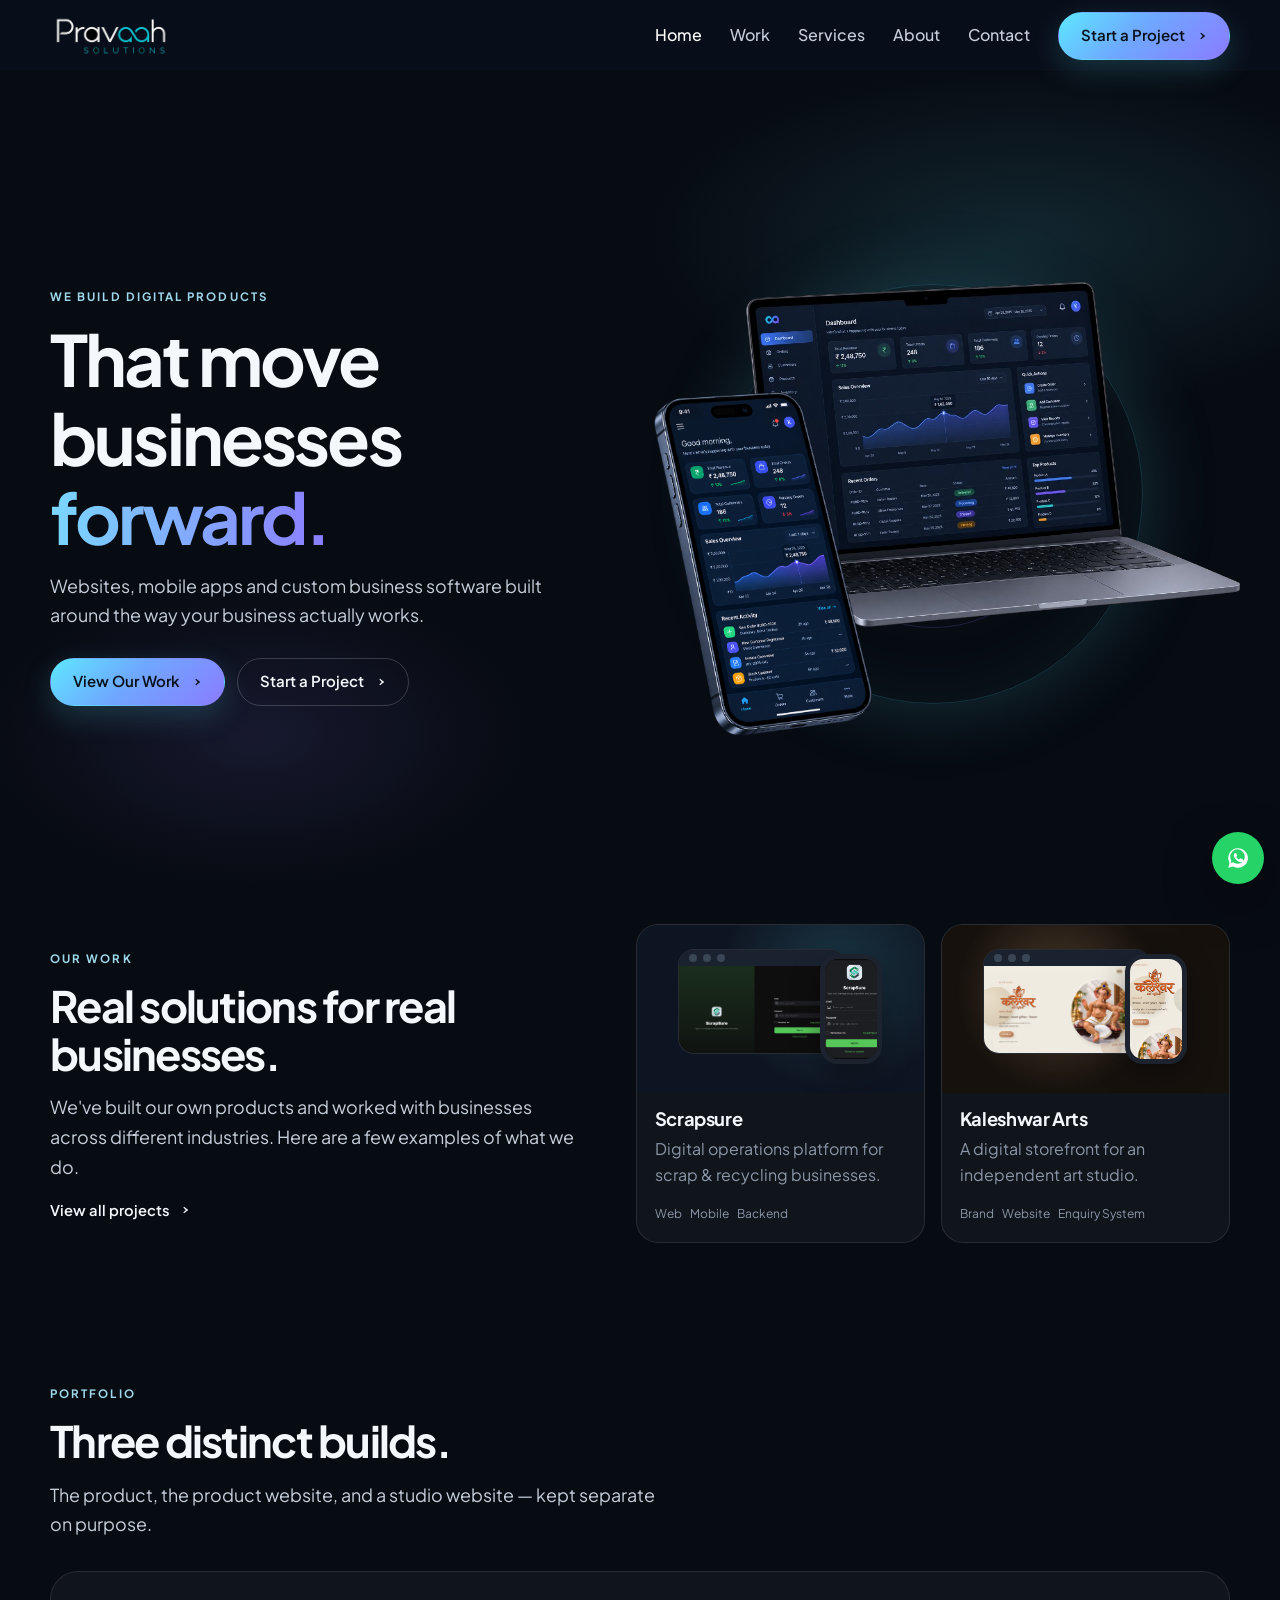
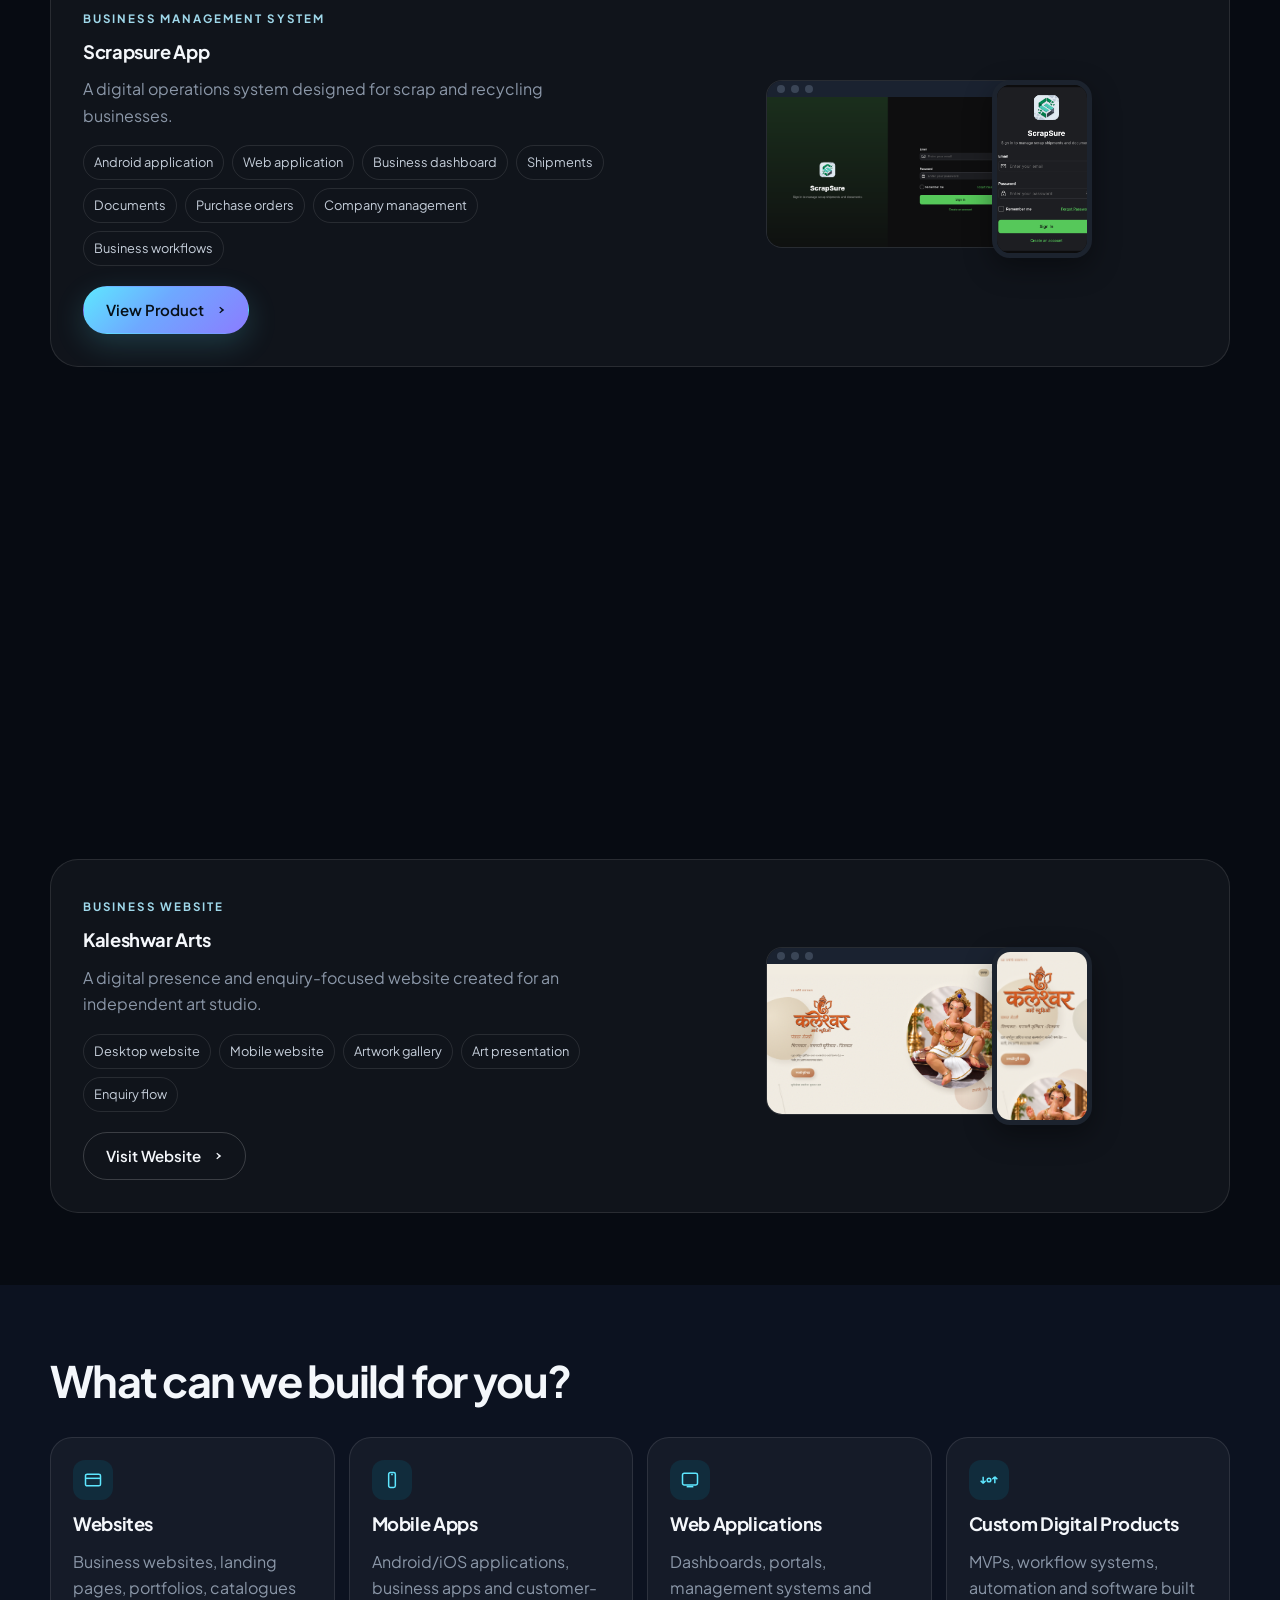
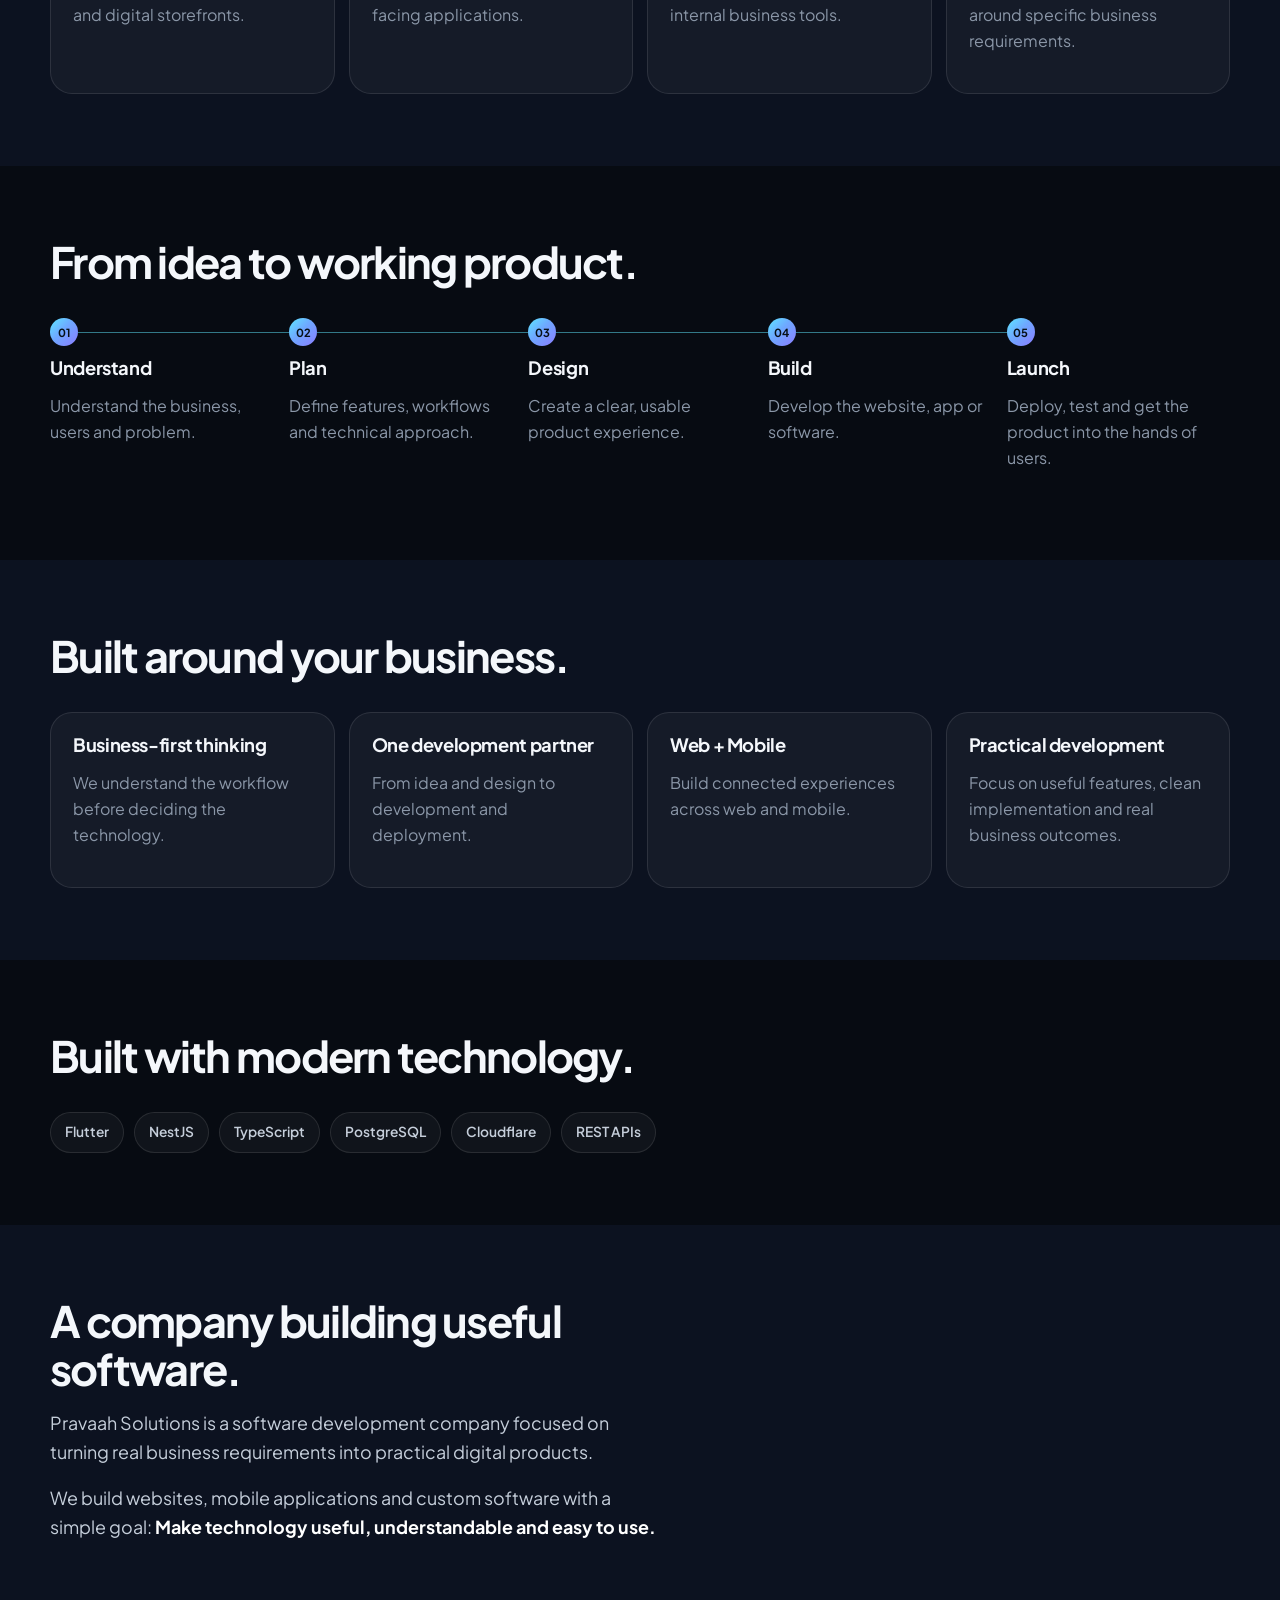
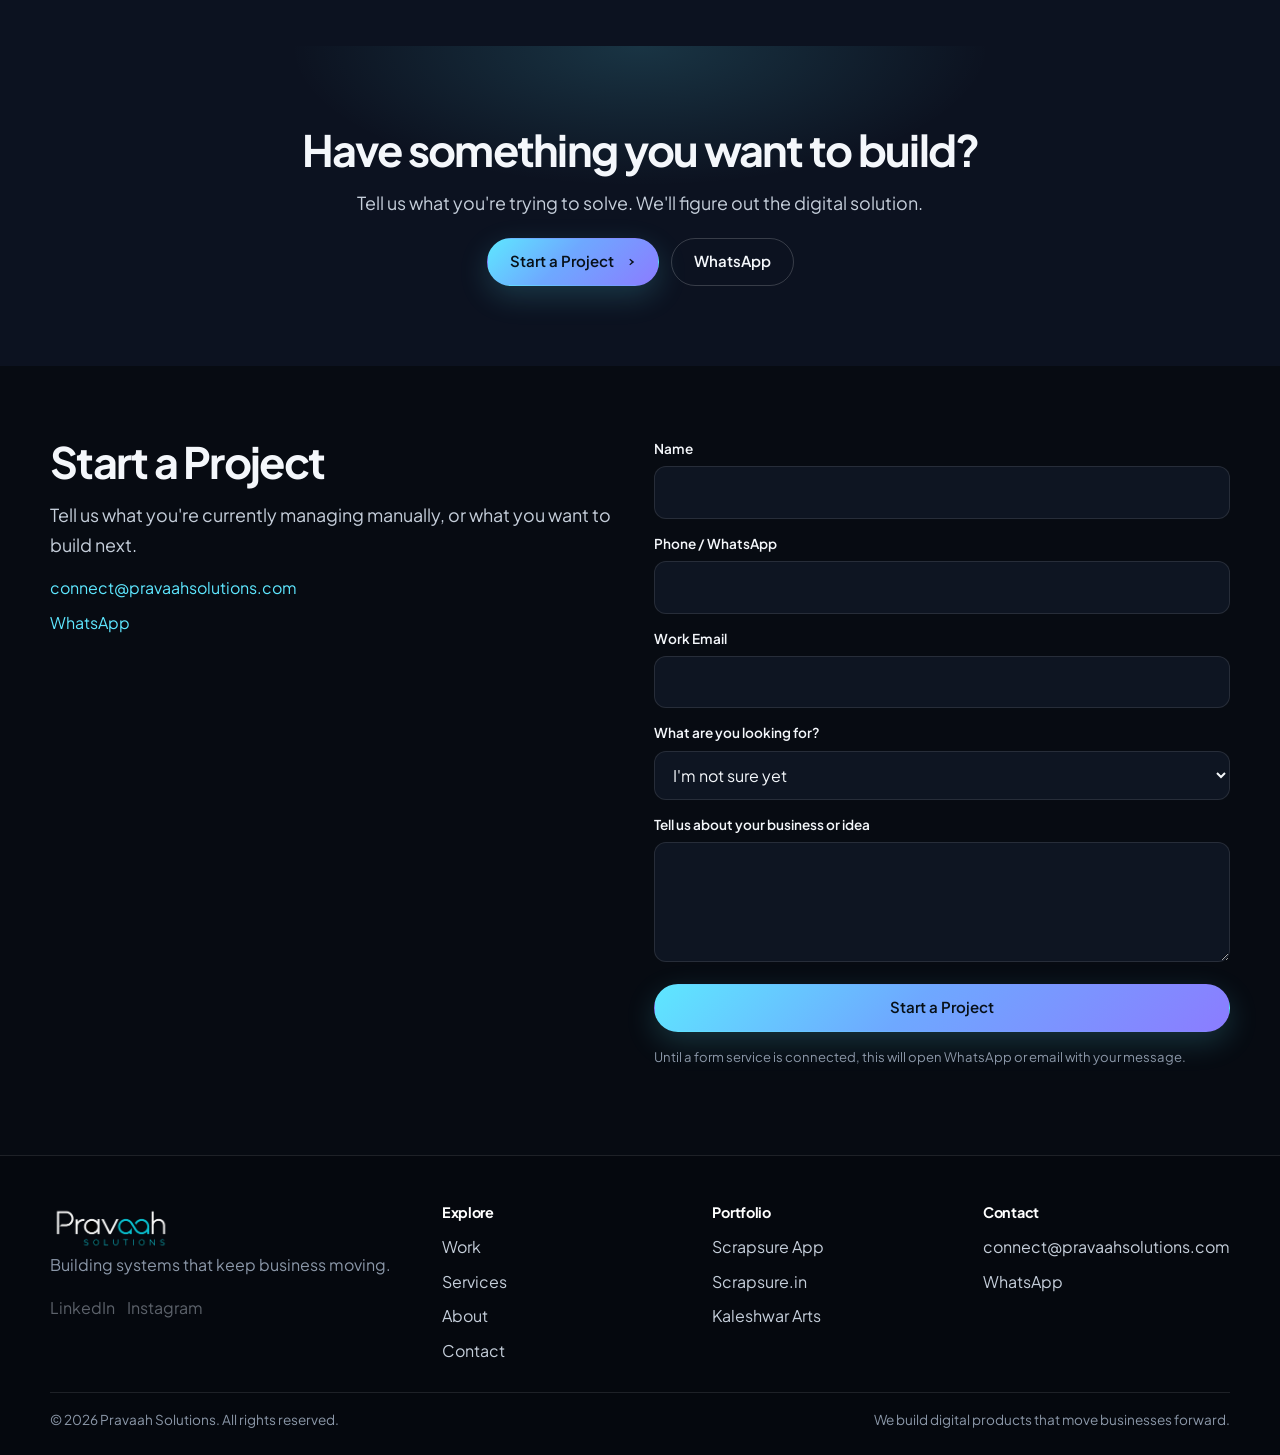
==== commit 6d19bda5: "Revamp design added" ====
--- a/index.html
+++ b/index.html
@@ -81,23 +81,8 @@
             <div class="laptop-photo">
               <img src="assets/images/hero-laptop.png" alt="Generic business dashboard on a laptop" width="1200" height="800" />
             </div>
-            <div class="phone">
-              <span class="phone-side left"></span>
-              <span class="phone-side right"></span>
-              <div class="phone-bezel">
-                <span class="phone-island"></span>
-                <div class="phone-screen">
-                  <div class="status-bar"><span>9:41</span><span>LTE</span></div>
-                  <div class="app-head">Operations</div>
-                  <div class="app-grid">
-                    <div class="app-tile">Orders</div>
-                    <div class="app-tile">Tasks</div>
-                    <div class="app-tile">Customers</div>
-                    <div class="app-tile">Alerts</div>
-                  </div>
-                  <span class="home-ind"></span>
-                </div>
-              </div>
+            <div class="phone-photo">
+              <img src="assets/images/hero-phone.png" alt="" width="771" height="1024" />
             </div>
           </div>
         </div>
--- a/css/style.css
+++ b/css/style.css
@@ -61,8 +61,18 @@
   overflow-x: clip;
 }
 
+html.nav-open,
 body.nav-open {
   overflow: hidden;
+  overscroll-behavior: none;
+}
+
+body.nav-open .site-header {
+  position: fixed;
+  top: 0;
+  left: 0;
+  right: 0;
+  width: 100%;
 }
 
 img {
@@ -251,11 +261,21 @@
 .site-header {
   position: sticky;
   top: 0;
-  z-index: 50;
+  z-index: 60;
   height: var(--header-height);
-  background: rgba(7, 11, 18, 0.72);
-  backdrop-filter: blur(16px);
+  background: transparent;
   border-bottom: 1px solid transparent;
+}
+
+.site-header::before {
+  content: "";
+  position: absolute;
+  inset: 0;
+  z-index: -1;
+  background: rgba(12, 18, 32, 0.58);
+  -webkit-backdrop-filter: blur(18px);
+  backdrop-filter: blur(18px);
+  pointer-events: none;
 }
 
 .site-header.is-scrolled {
@@ -277,6 +297,8 @@
 }
 
 .menu-toggle {
+  position: relative;
+  z-index: 70;
   width: 44px;
   height: 44px;
   border-radius: 12px;
@@ -315,18 +337,22 @@
 .nav-backdrop {
   position: fixed;
   inset: var(--header-height) 0 0;
-  background: rgba(0, 0, 0, 0.5);
-  z-index: 40;
+  background: rgba(7, 11, 18, 0.28);
+  -webkit-backdrop-filter: blur(14px);
+  backdrop-filter: blur(14px);
+  z-index: 55;
 }
 
 .nav-panel {
   display: none;
   position: fixed;
   inset: var(--header-height) 0 0;
-  background: #0b1220;
+  background: rgba(12, 18, 32, 0.62);
+  -webkit-backdrop-filter: blur(20px);
+  backdrop-filter: blur(20px);
   padding: 16px 20px 28px;
-  z-index: 45;
-  overflow: auto;
+  z-index: 56;
+  overflow: hidden;
 }
 
 body.nav-open .nav-panel {
@@ -430,15 +456,20 @@
   height: auto;
 }
 
-.phone {
-  position: absolute;
-  left: 0;
-  bottom: 8px;
-  width: 128px;
-  transform: perspective(1000px) rotateY(16deg) rotateX(6deg);
+.phone-photo {
+  position: absolute;
+  left: -2%;
+  bottom: -6px;
+  width: min(42%, 190px);
+  z-index: 3;
   animation: floatB 6.4s var(--ease) infinite;
-  z-index: 3;
-  filter: drop-shadow(0 22px 28px rgba(0, 0, 0, 0.5));
+  pointer-events: none;
+}
+
+.phone-photo img {
+  display: block;
+  width: 100%;
+  height: auto;
 }
 
 .phone-bezel {
@@ -1407,6 +1438,8 @@
     position: static;
     inset: auto;
     background: transparent;
+    -webkit-backdrop-filter: none;
+    backdrop-filter: none;
     padding: 0;
     overflow: visible;
     align-items: center;
@@ -1460,10 +1493,10 @@
     right: -8%;
   }
 
-  .phone {
-    width: 148px;
-    left: 8px;
-    bottom: 20px;
+  .phone-photo {
+    width: 268px;
+    left: -4%;
+    bottom: -18px;
   }
 
   .service-grid,
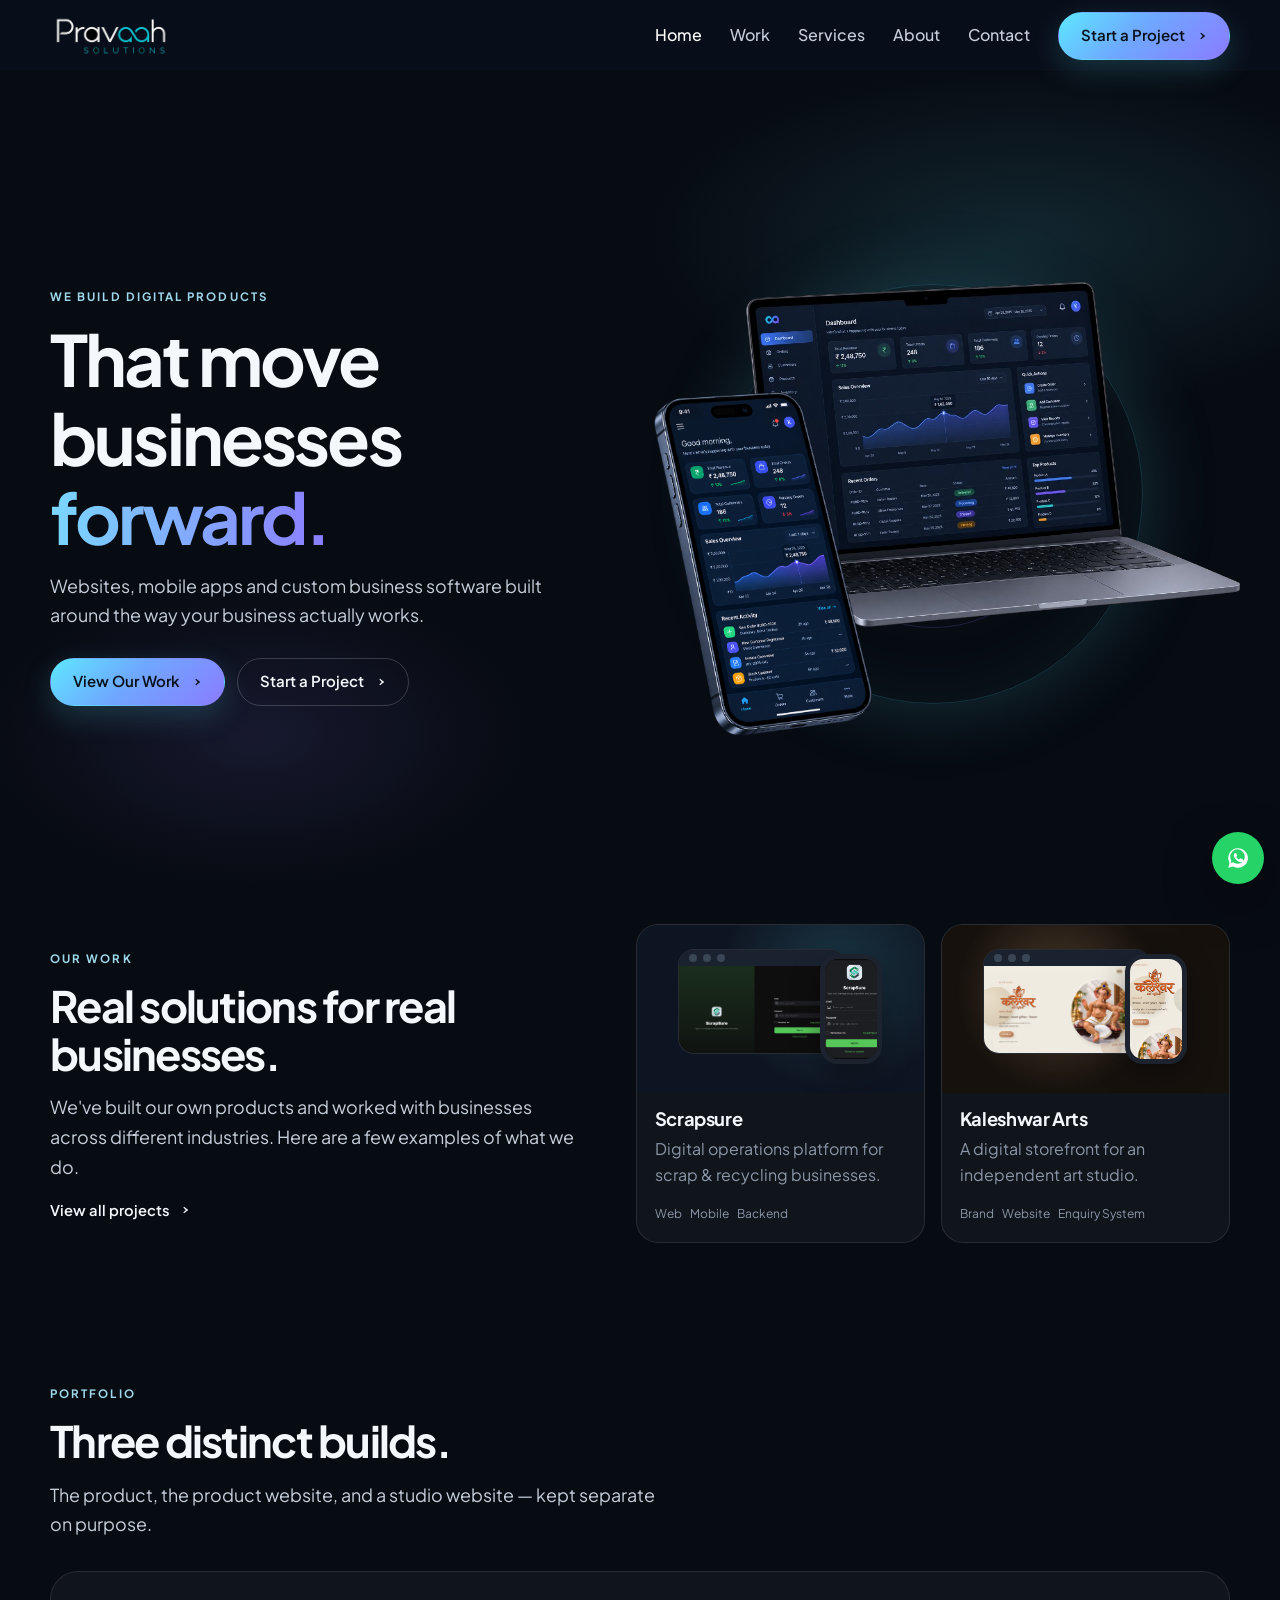
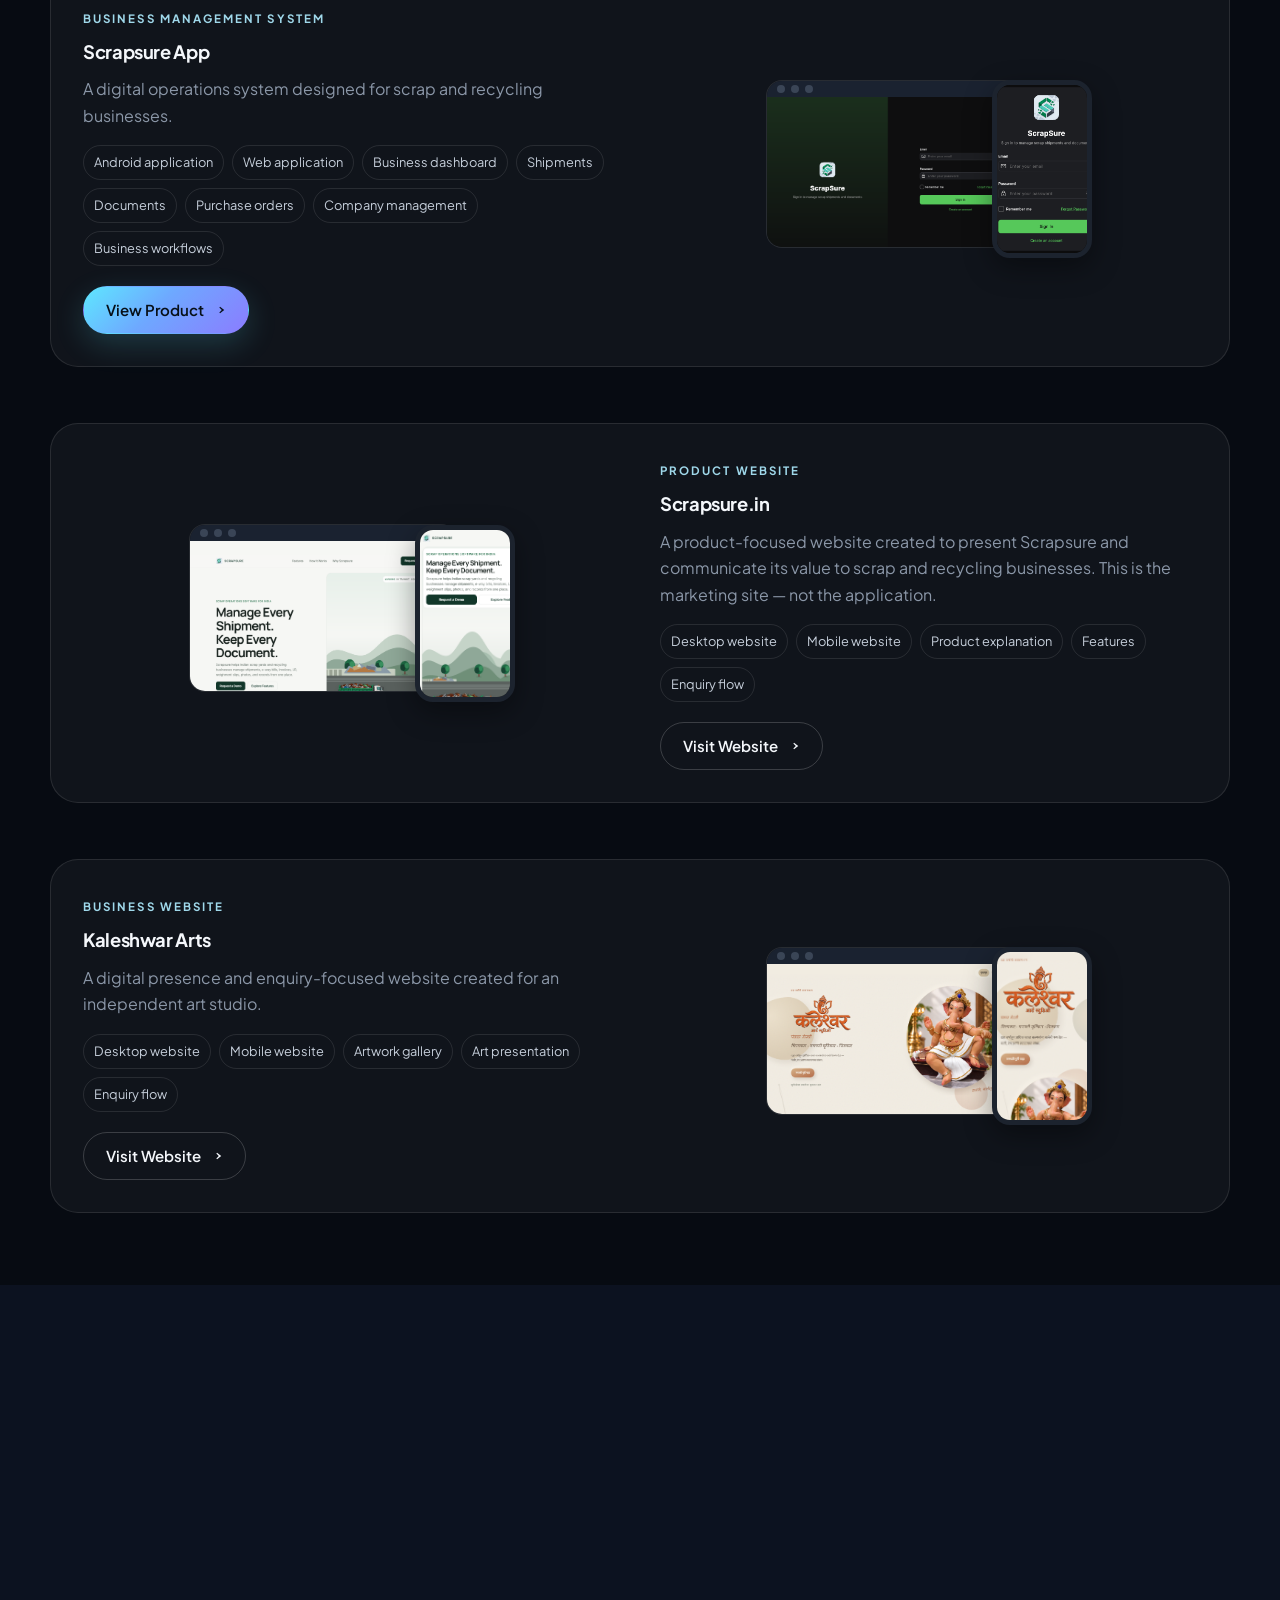
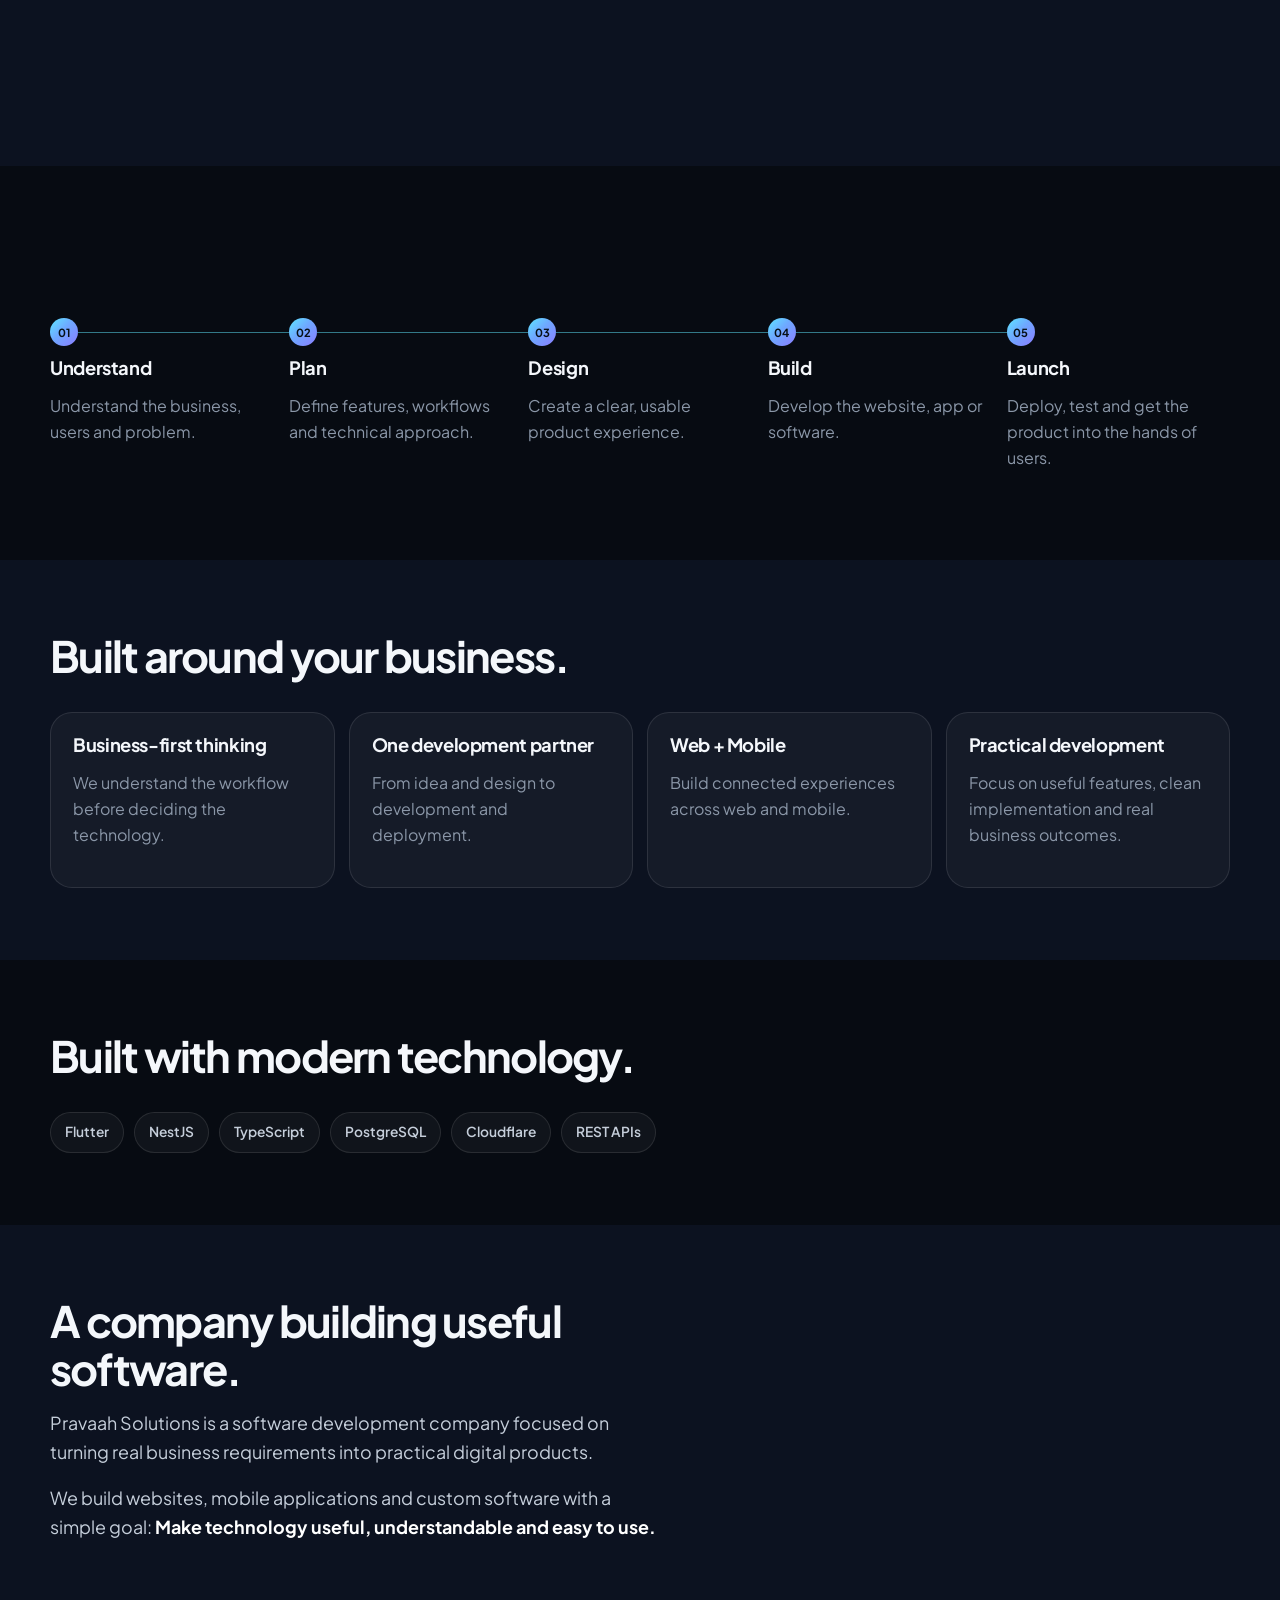
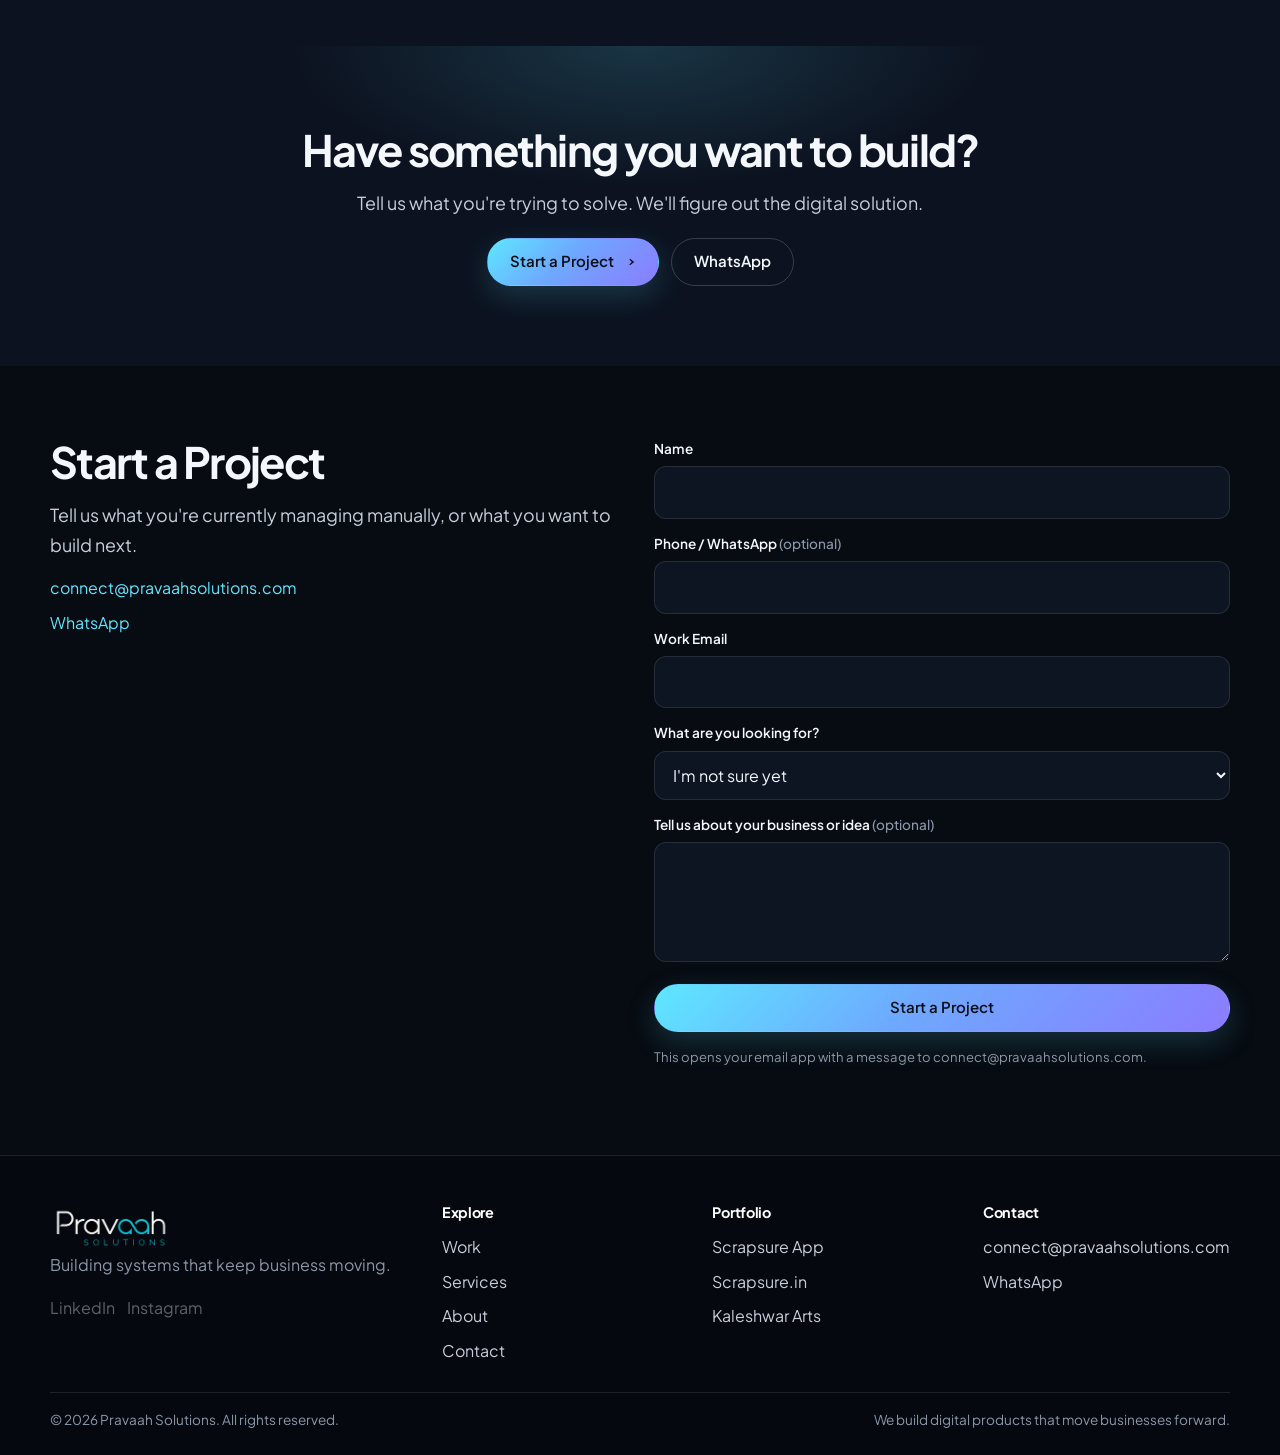
==== commit 89e35b01: "Few issues resolved" ====
--- a/index.html
+++ b/index.html
@@ -373,9 +373,8 @@
               <span class="error-text">Please enter your name.</span>
             </div>
             <div class="field">
-              <label for="phone">Phone / WhatsApp</label>
-              <input id="phone" name="phone" type="tel" autocomplete="tel" required />
-              <span class="error-text">Please enter a phone or WhatsApp number.</span>
+              <label for="phone">Phone / WhatsApp <span class="optional">(optional)</span></label>
+              <input id="phone" name="phone" type="tel" autocomplete="tel" />
             </div>
             <div class="field">
               <label for="email">Work Email</label>
@@ -395,12 +394,11 @@
               </select>
             </div>
             <div class="field">
-              <label for="details">Tell us about your business or idea</label>
-              <textarea id="details" name="details" required></textarea>
-              <span class="error-text">Please tell us a little about what you need.</span>
+              <label for="details">Tell us about your business or idea <span class="optional">(optional)</span></label>
+              <textarea id="details" name="details"></textarea>
             </div>
             <button class="btn btn-primary" type="submit">Start a Project</button>
-            <p class="form-hint">Until a form service is connected, this will open WhatsApp or email with your message.</p>
+            <p class="form-hint">This opens your email app with a message to connect@pravaahsolutions.com.</p>
           </form>
           <div id="form-status" class="form-status" role="status" aria-live="polite"></div>
         </div>
--- a/css/style.css
+++ b/css/style.css
@@ -1122,6 +1122,11 @@
   margin-bottom: 6px;
 }
 
+.field .optional {
+  font-weight: 500;
+  color: var(--color-text-muted);
+}
+
 input,
 select,
 textarea {
